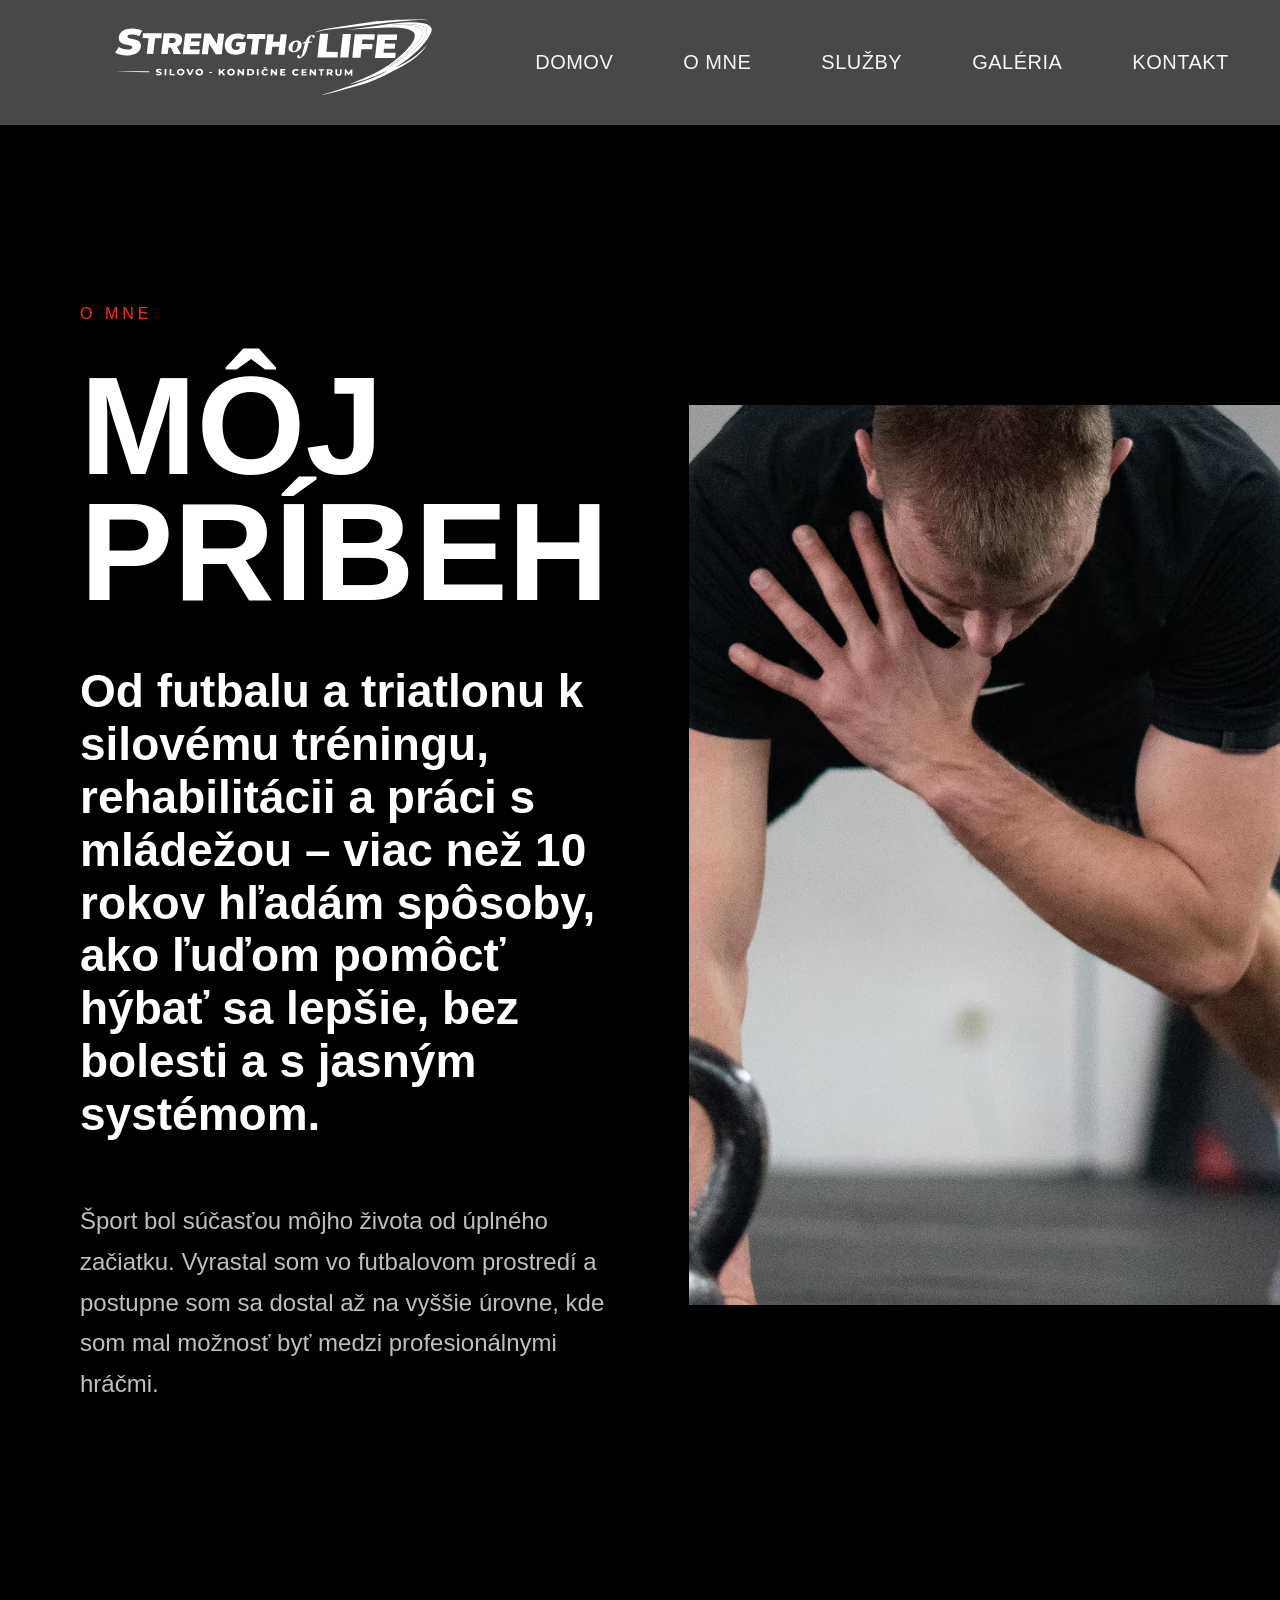
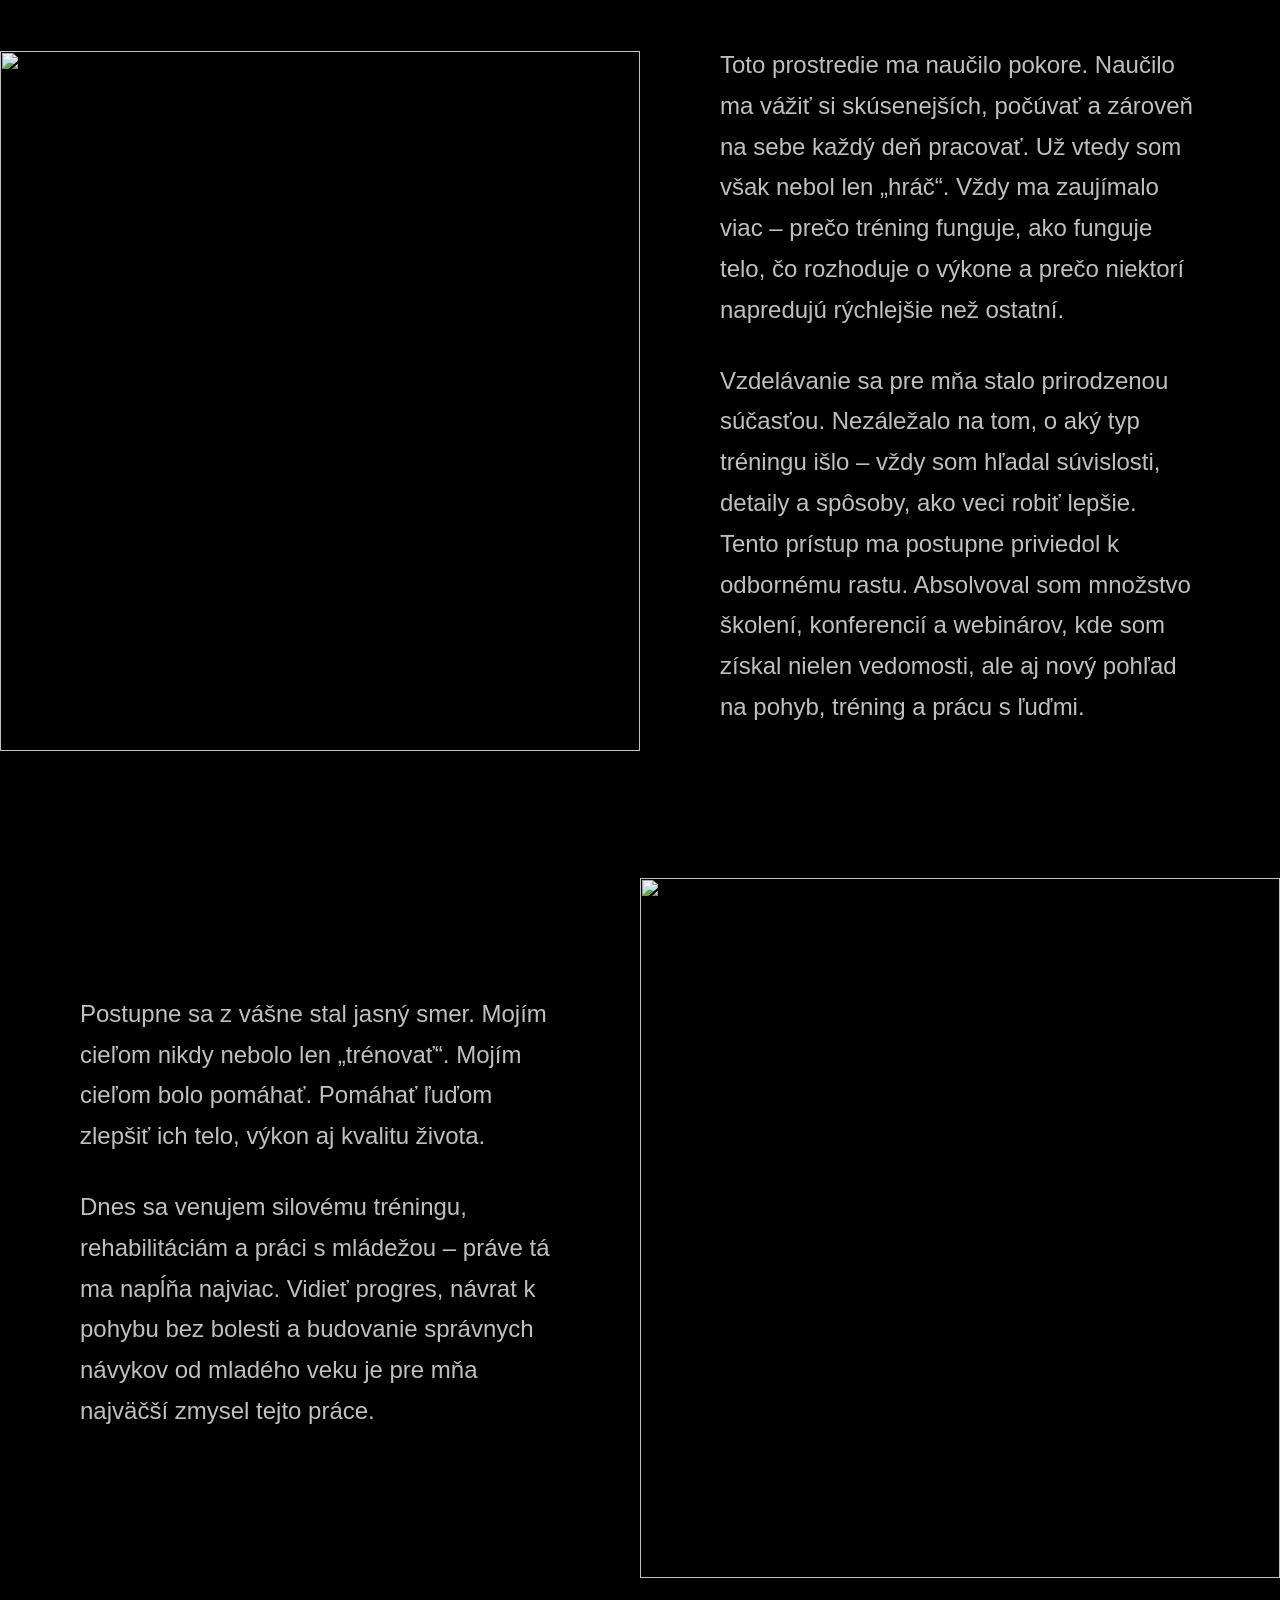
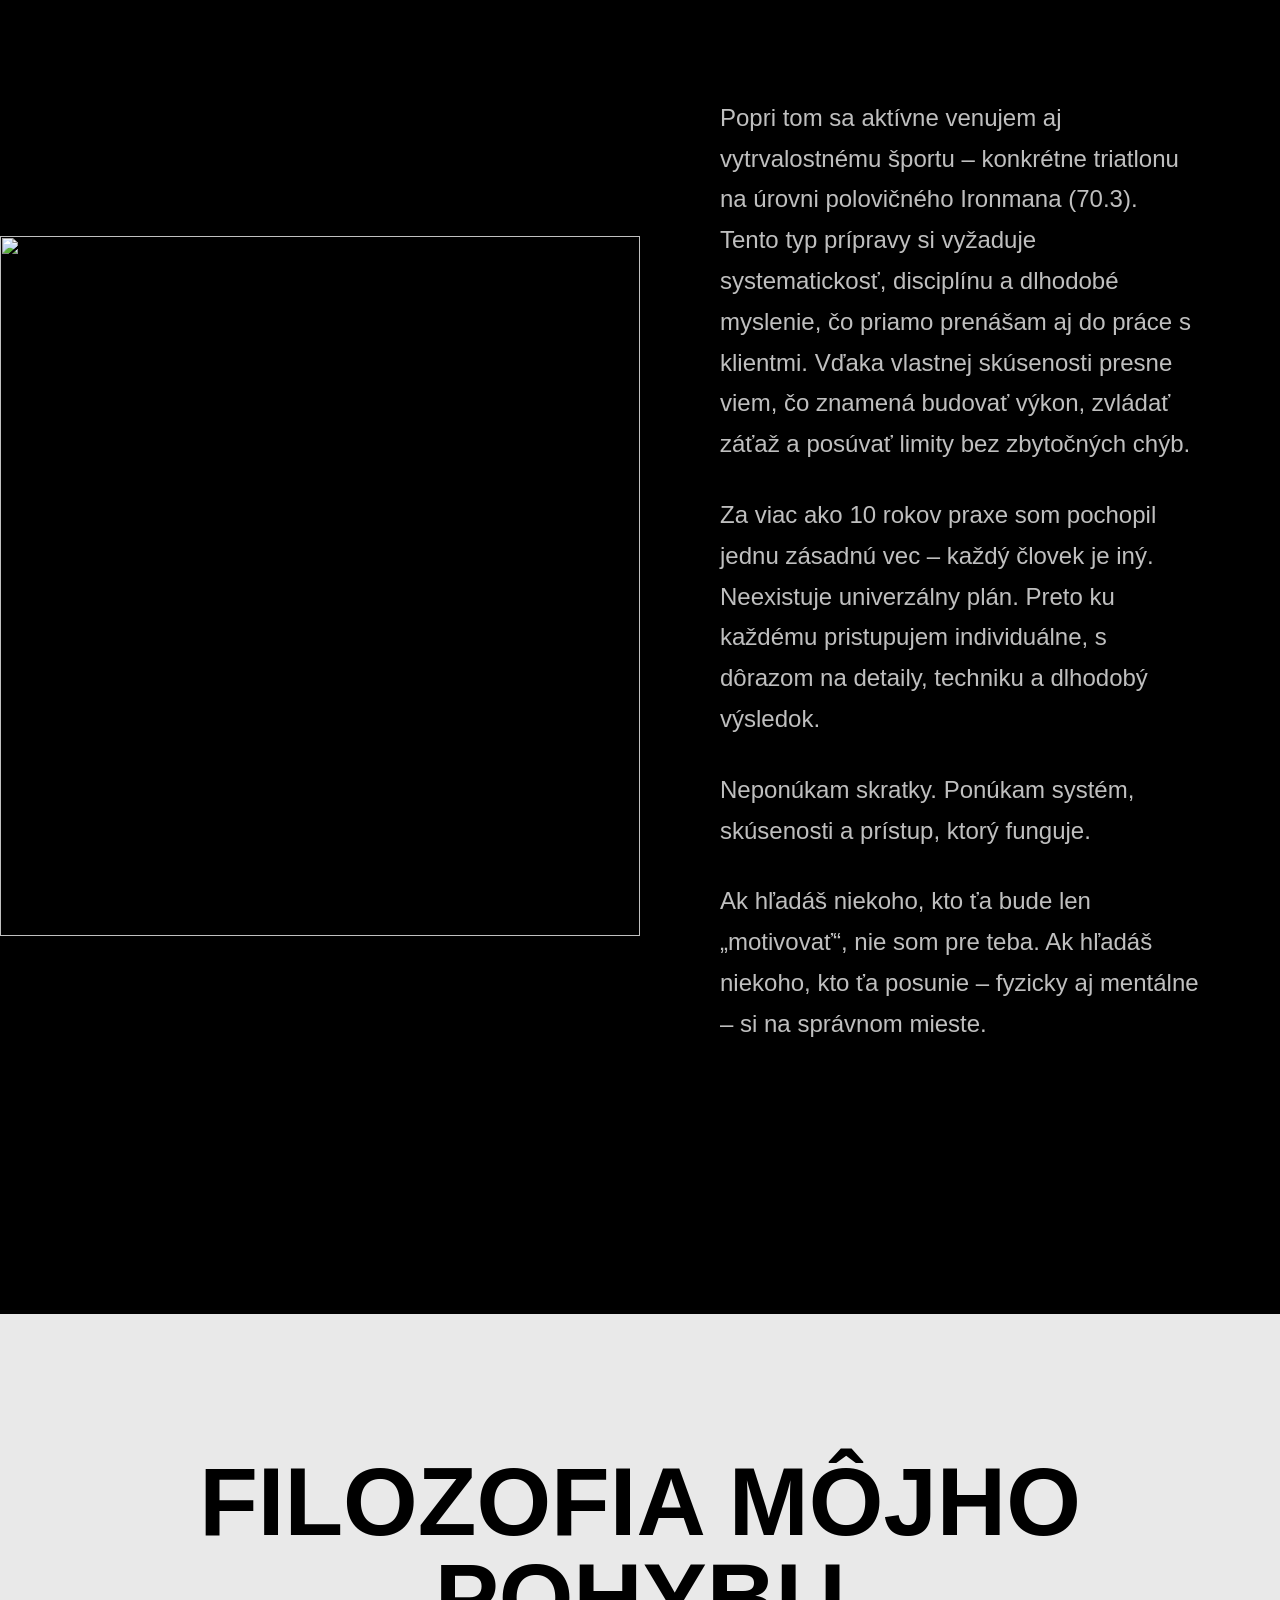
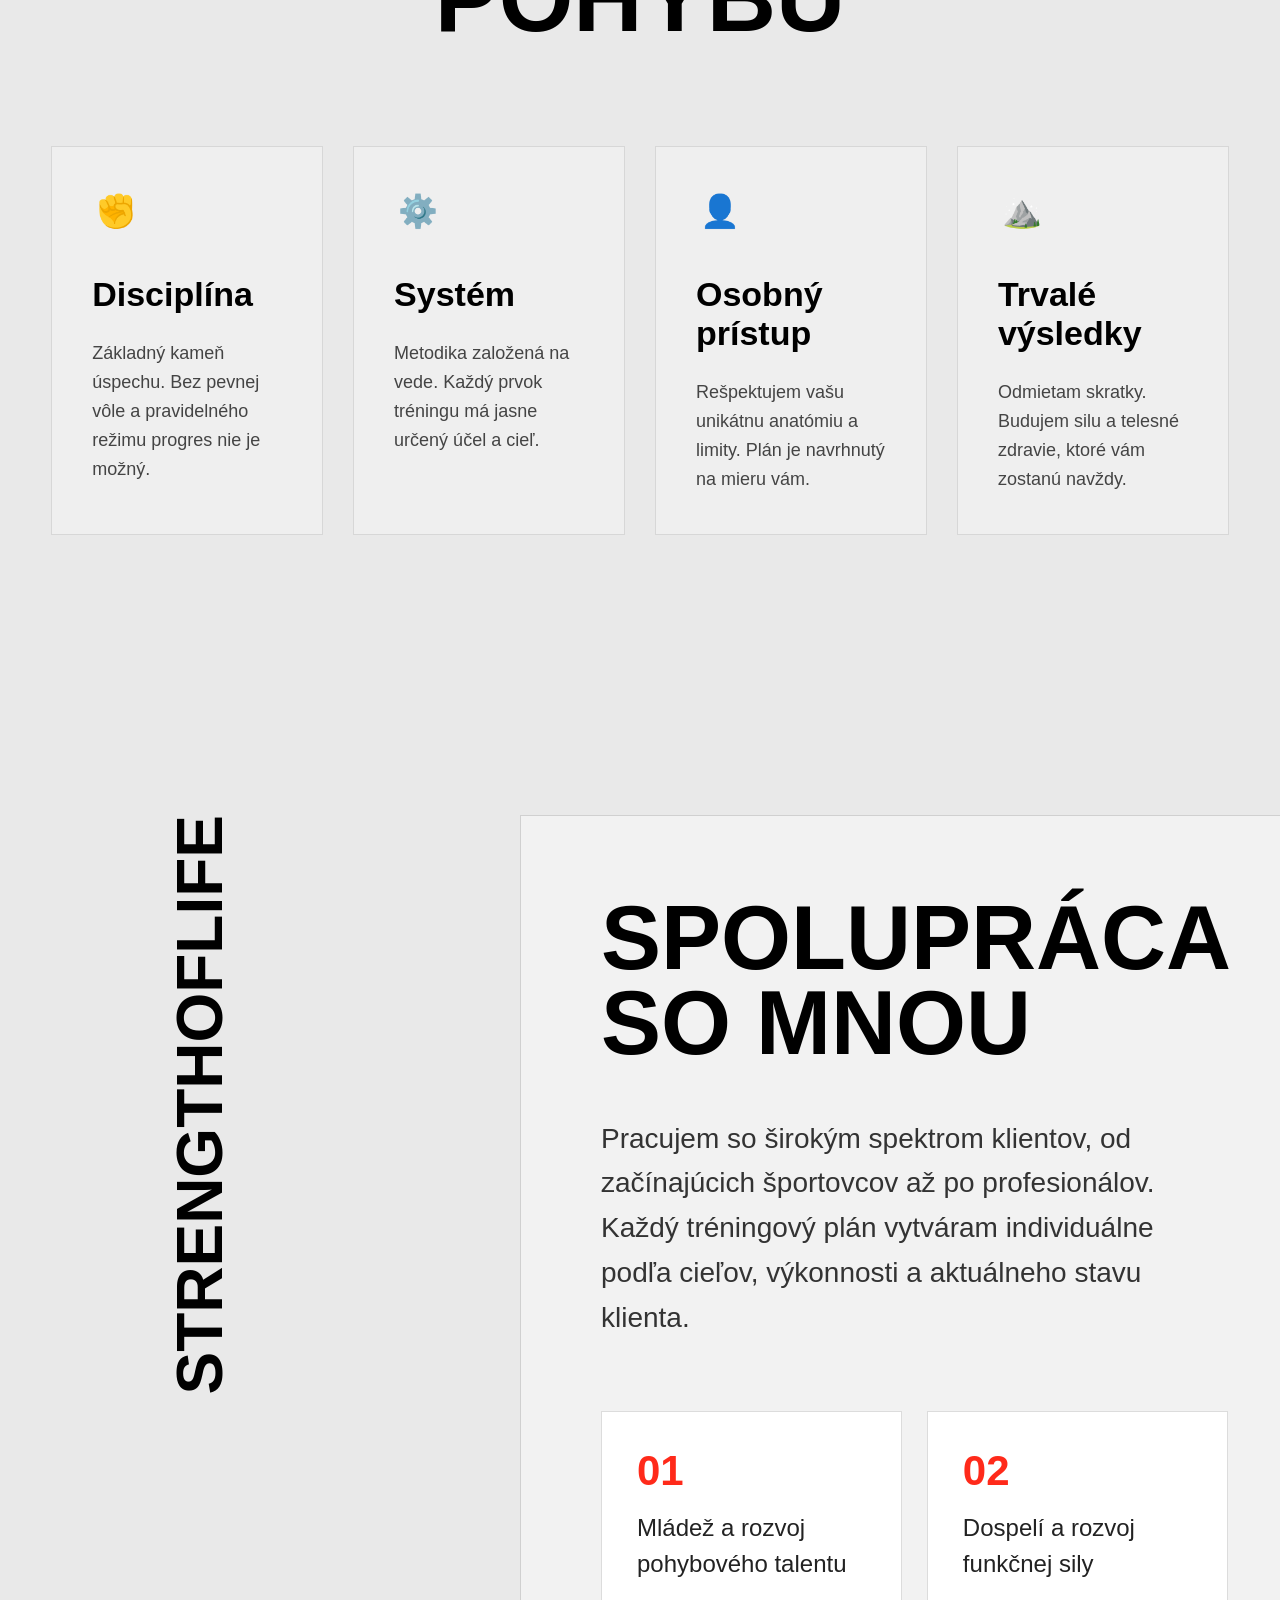
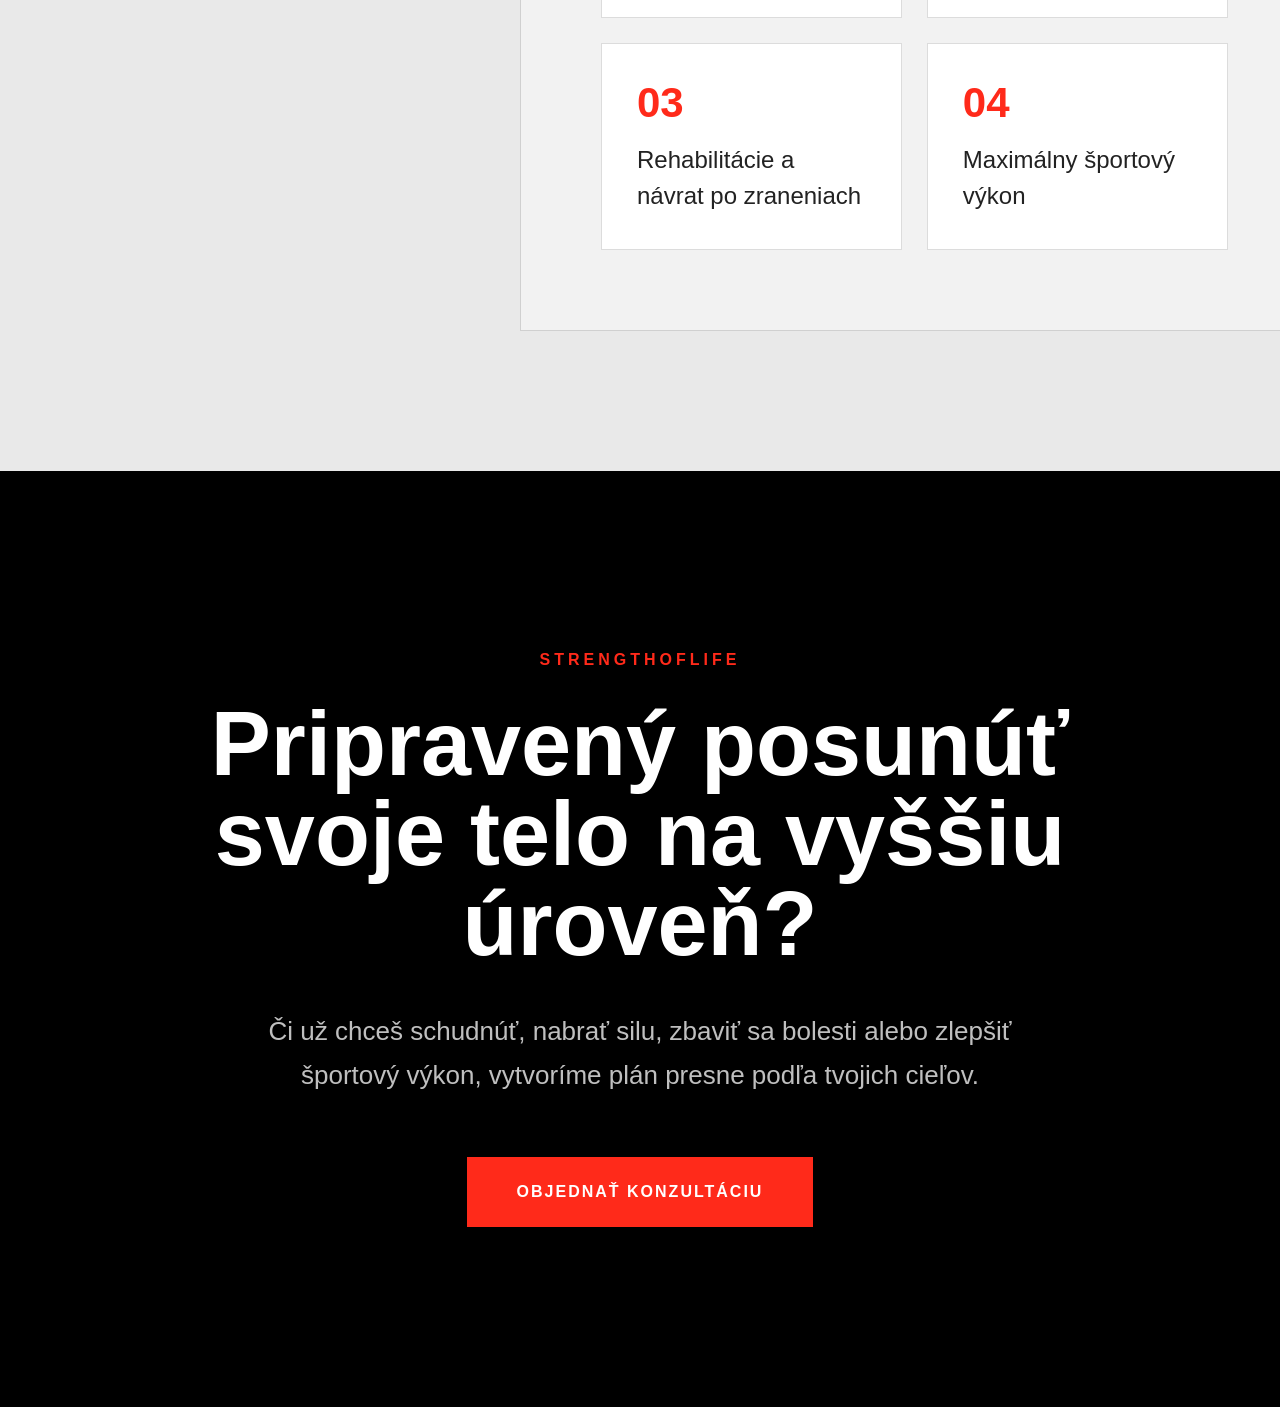
==== about.html @ abf59d04 "Add services page, about page redesign and contact page" ====
<!DOCTYPE html>
<html lang="sk">

<head>
    <meta charset="UTF-8">
    <meta name="viewport" content="width=device-width, initial-scale=1.0">

    <title>O mne | StrengthofLife</title>

    <link rel="stylesheet" href="css/base.css">
    <link rel="stylesheet" href="css/header.css">
    <link rel="stylesheet" href="css/hero.css">
    <link rel="stylesheet" href="css/responsive.css">
    <link rel="stylesheet" href="css/about.css">
</head>

<body>

<header class="header">

    <div class="container">

        <a href="index.html" class="logo">
            <img src="images/logo.svg" alt="StrengthofLife">
        </a>

        <nav class="nav">
            <ul>
                <li><a href="index.html">DOMOV</a></li>
                <li><a href="about.html">O MNE</a></li>
                
                <li><a href="services.html">SLUŽBY</a></li>
                <li><a href="gallery.html">GALÉRIA</a></li>
                <li><a href="index.html#contact">KONTAKT</a></li>
            </ul>
        </nav>

    </div>

</header>

<section class="about-hero">

    <div class="about-hero-content">

        <div class="about-left">

            <span class="about-label">O MNE</span>

            <h1>MÔJ PRÍBEH</h1>

            <h2>
                Od futbalu a triatlonu k silovému tréningu,
                rehabilitácii a práci s mládežou – viac než
                10 rokov hľadám spôsoby, ako ľuďom pomôcť
                hýbať sa lepšie, bez bolesti a s jasným systémom.
            </h2>

            <p>
                Šport bol súčasťou môjho života od úplného začiatku.
                Vyrastal som vo futbalovom prostredí a postupne som
                sa dostal až na vyššie úrovne, kde som mal možnosť
                byť medzi profesionálnymi hráčmi.
            </p>

        </div>

        <div class="about-right">
            <img src="images/hero.avif" alt="">
        </div>

    </div>

</section>

<section class="about-story">

    <div class="story-row">

        <div class="story-image">
            <img src="images/about1.jpg" alt="">
        </div>

        <div class="story-text">

            <p>
                Toto prostredie ma naučilo pokore. Naučilo ma vážiť si skúsenejších,
                počúvať a zároveň na sebe každý deň pracovať. Už vtedy som však nebol len
                „hráč“. Vždy ma zaujímalo viac – prečo tréning funguje, ako funguje telo,
                čo rozhoduje o výkone a prečo niektorí napredujú rýchlejšie než ostatní.
            </p>

            <p>
                Vzdelávanie sa pre mňa stalo prirodzenou súčasťou. Nezáležalo na tom,
                o aký typ tréningu išlo – vždy som hľadal súvislosti, detaily a spôsoby,
                ako veci robiť lepšie. Tento prístup ma postupne priviedol k odbornému rastu.
                Absolvoval som množstvo školení, konferencií a webinárov, kde som získal
                nielen vedomosti, ale aj nový pohľad na pohyb, tréning a prácu s ľuďmi.
            </p>

        </div>

    </div>

    <div class="story-row reverse">

        <div class="story-image">
            <img src="images/about2.jpg" alt="">
        </div>

        <div class="story-text">

            <p>
                Postupne sa z vášne stal jasný smer. Mojím cieľom nikdy nebolo len
                „trénovať“. Mojím cieľom bolo pomáhať. Pomáhať ľuďom zlepšiť ich telo,
                výkon aj kvalitu života.
            </p>

            <p>
                Dnes sa venujem silovému tréningu, rehabilitáciám a práci s mládežou –
                práve tá ma napĺňa najviac. Vidieť progres, návrat k pohybu bez bolesti
                a budovanie správnych návykov od mladého veku je pre mňa najväčší zmysel
                tejto práce.
            </p>

        </div>

    </div>

    <div class="story-row">

        <div class="story-image">
            <img src="images/about3.jpg" alt="">
        </div>

        <div class="story-text">

            <p>
                Popri tom sa aktívne venujem aj vytrvalostnému športu – konkrétne triatlonu
                na úrovni polovičného Ironmana (70.3). Tento typ prípravy si vyžaduje
                systematickosť, disciplínu a dlhodobé myslenie, čo priamo prenášam aj do práce
                s klientmi. Vďaka vlastnej skúsenosti presne viem, čo znamená budovať výkon,
                zvládať záťaž a posúvať limity bez zbytočných chýb.
            </p>

            <p>
                Za viac ako 10 rokov praxe som pochopil jednu zásadnú vec – každý človek je iný.
                Neexistuje univerzálny plán. Preto ku každému pristupujem individuálne,
                s dôrazom na detaily, techniku a dlhodobý výsledok.
            </p>

            <p>
                Neponúkam skratky. Ponúkam systém, skúsenosti a prístup, ktorý funguje.
            </p>

            <p>
                Ak hľadáš niekoho, kto ťa bude len „motivovať“, nie som pre teba.
                Ak hľadáš niekoho, kto ťa posunie – fyzicky aj mentálne –
                si na správnom mieste.
            </p>

        </div>

    </div>

</section>

<section class="philosophy">

    <div class="container">

        <h2>FILOZOFIA MÔJHO POHYBU</h2>

        <div class="philosophy-grid">

            <div class="philosophy-card">
                <div class="icon">✊</div>

                <h3>Disciplína</h3>

                <p>
                    Základný kameň úspechu. Bez pevnej vôle a pravidelného režimu progres nie je možný.
                </p>
            </div>

            <div class="philosophy-card">
                <div class="icon">⚙️</div>

                <h3>Systém</h3>

                <p>
                    Metodika založená na vede. Každý prvok tréningu má jasne určený účel a cieľ.
                </p>
            </div>

            <div class="philosophy-card">
                <div class="icon">👤</div>

                <h3>Osobný prístup</h3>

                <p>
                    Rešpektujem vašu unikátnu anatómiu a limity. Plán je navrhnutý na mieru vám.
                </p>
            </div>

            <div class="philosophy-card">
                <div class="icon">⛰️</div>

                <h3>Trvalé výsledky</h3>

                <p>
                    Odmietam skratky. Budujem silu a telesné zdravie, ktoré vám zostanú navždy.
                </p>
            </div>

        </div>

    </div>

</section>

<section class="collab">

    <div class="collab-content">

        <div class="collab-left">
            <span>STRENGTHOFLIFE</span>
        </div>

        <div class="collab-right">

            <h2>SPOLUPRÁCA SO MNOU</h2>

            <p>
                Pracujem so širokým spektrom klientov, od začínajúcich športovcov až po profesionálov.
                Každý tréningový plán vytváram individuálne podľa cieľov, výkonnosti a aktuálneho stavu klienta.
            </p>

            <div class="collab-grid">

                <div class="collab-item">
                    <h3>01</h3>
                    <p>Mládež a rozvoj pohybového talentu</p>
                </div>

                <div class="collab-item">
                    <h3>02</h3>
                    <p>Dospelí a rozvoj funkčnej sily</p>
                </div>

                <div class="collab-item">
                    <h3>03</h3>
                    <p>Rehabilitácie a návrat po zraneniach</p>
                </div>

                <div class="collab-item">
                    <h3>04</h3>
                    <p>Maximálny športový výkon</p>
                </div>

            </div>

        </div>

    </div>

</section>
<section class="about-cta">

    <div class="about-cta-content">

        <span>STRENGTHOFLIFE</span>

        <h2>
            Pripravený posunúť svoje telo
            na vyššiu úroveň?
        </h2>

        <p>
            Či už chceš schudnúť, nabrať silu, zbaviť sa bolesti
            alebo zlepšiť športový výkon, vytvoríme plán presne
            podľa tvojich cieľov.
        </p>

        <a href="index.html#contact" class="cta-btn">
            OBJEDNAŤ KONZULTÁCIU
        </a>

    </div>

</section>

</body>
</html>
---- css/base.css ----
*{
    margin:0;
    padding:0;
    box-sizing:border-box;
}

html{
    scroll-behavior:smooth;
}

body{
    font-family:Arial, Helvetica, sans-serif;
    background:#4b4b4b;
}

.container{
    width:92%;
    max-width:1500px;
    margin:0 auto;
}

img{
    max-width:100%;
    display:block;
}

a{
    text-decoration:none;
}
---- css/header.css ----
header{
    height:125px;
    background:#4a4747;
}

header .container{
    height:100%;

    display:flex;
    justify-content:space-between;
    align-items:center;
}

.logo img{
    width:330px;
}

nav ul{
    display:flex;
    align-items:center;
    gap:70px;

    list-style:none;
}

nav a{
    color:#f5f5f5;

    text-decoration:none;

    font-size:20px;
    font-weight:300;

    letter-spacing:.5px;

    transition:.25s;
}

nav a:hover{
    opacity:.7;
}

nav a.active{
    text-decoration:underline;
    text-underline-offset:8px;
}

@media(max-width:992px){

    .logo img{
        width:260px;
    }

    nav ul{
        gap:40px;
    }

}

@media(max-width:768px){

    header{
        height:auto;
        padding:25px 0;
    }

    header .container{
        flex-direction:column;
        gap:25px;
    }

    nav ul{
        gap:20px;
        flex-wrap:wrap;
        justify-content:center;
    }

}
---- css/hero.css ----
.hero{
    position:relative;
    height:830px;

    background-image:
    linear-gradient(
        rgba(0,0,0,.38),
        rgba(0,0,0,.38)
    ),
    url("../images/hero.avif");

    background-size:cover;
    background-position:center 25%;
    background-repeat:no-repeat;

    display:flex;
    align-items:center;
}

.hero .container{
    width:100%;
}

.hero-content{
    text-align:center;
    margin:0 auto;
    max-width:1400px;
    color:#fff;
}

.hero-top{
    display:none;
}

.hero-small{
    font-size:16px;
    letter-spacing:6px;
    text-transform:uppercase;
    color:#f2f2f2;

    margin-bottom:35px;
}

.hero h1{
    font-size:120px;
    line-height:0.95;
    font-weight:900;
}

.hero-text{
    font-size:28px;
    max-width:1100px;
    margin:0 auto 60px;
}

.hero-button{
    background:#ff2d1f;
    color:#fff;
}

.hero-button:hover{
    background:#ececec;
}

@media(max-width:1200px){

    .hero h1{
        font-size:72px;
    }

    .hero-text{
        width:100%;
    }

}

@media(max-width:768px){

    .hero-content{
        margin-left:30px;
        margin-right:30px;
    }

    .hero h1{
        font-size:46px;
    }

    .hero-small{
        font-size:13px;
        letter-spacing:3px;
    }

    .hero-text{
        font-size:16px;
    }

    .hero-button{
        width:100%;
        max-width:320px;
        height:80px;
    }

}
.hero-content{
    text-align:center;
    color:#fff;
}

.hero-top{
    font-size:18px;
    letter-spacing:2px;
    margin-bottom:40px;
}

.hero h1{
    font-size:140px;
    font-weight:900;
    line-height:1;
    margin-bottom:40px;
    color:#fff;
}

.hero h2{
    font-size:60px;
    font-weight:700;
    margin-bottom:50px;
    color:#fff;
}

.hero-text{
    max-width:1100px;
    margin:0 auto 70px;
    font-size:28px;
    line-height:1.5;
    color:#fff;
}

.hero-button{
    display:inline-flex;
    align-items:center;
    justify-content:center;

    width:370px;
    height:95px;

    background:#ff2a1a;
    color:white;

    border-radius:50px;

    font-size:22px;
    font-weight:700;

    text-decoration:none;
}
.hero-content{
    max-width:1400px;
    margin:0 auto;
    text-align:center;
    color:white;
}

.hero-subtitle{
    font-size:18px;
    font-weight:500;
    margin-bottom:18px;
}

.hero h1{
    font-size:135px;
    line-height:.95;
    font-weight:800;
    margin-bottom:25px;
}

.hero-description{
    max-width:1050px;
    margin:0 auto 70px;
    font-size:22px;
    line-height:1.5;
}

.hero-button{
    display:inline-flex;
    align-items:center;
    justify-content:center;

    width:370px;
    height:95px;

    background:#ff2a1a;
    color:white;

    border-radius:50px;

    font-size:22px;
    font-weight:700;

    text-decoration:none;
}
.logo img{
    width:420px;
}
.services{

    background:#4b4b4b;
    padding:120px 0 140px;

}

.services-label{

    display:block;

    color:#f2d8d8;

    font-size:22px;
    font-weight:700;
    letter-spacing:3px;

    margin-bottom:40px;

}

.services h2{

    color:white;

    font-size:110px;
    line-height:.95;
    font-weight:800;

    margin-bottom:90px;

}

.services-grid{

    display:grid;
    grid-template-columns:repeat(4,1fr);
    gap:30px;

}

.service-card{

    background:black;

    padding:45px 40px;

    min-height:570px;

    display:flex;
    flex-direction:column;

}

.service-number{

    color:#ff2a1a;

    font-size:72px;
    font-weight:800;

    margin-bottom:35px;

}

.service-card h3{

    color:white;

    font-size:34px;
    line-height:1.05;
    font-weight:800;

    margin-bottom:25px;

}

.service-card p{

    color:white;

    font-size:18px;
    line-height:1.6;

    margin-bottom:auto;

}

.service-btn{

    width:100%;

    background:white;
    color:black;

    text-decoration:none;

    text-align:center;

    padding:22px;

    font-size:28px;
    font-weight:800;

}

@media(max-width:1200px){

    .services-grid{
        grid-template-columns:repeat(2,1fr);
    }

}

@media(max-width:768px){

    .services h2{
        font-size:58px;
    }

    .services-grid{
        grid-template-columns:1fr;
    }

}
.services-title {
    font-size: clamp(4rem, 7vw, 8rem);
    line-height: 0.9;
    margin-bottom: 70px;
}

.services-grid {
    gap: 28px;
}

.service-card {
    min-height: 600px;
    padding: 42px;
}

.service-number {
    margin-bottom: 45px;
}

.service-btn {
    width: 100%;
    padding: 26px 0;
    margin-top: auto;
}
.testimonials-title {
    font-size: clamp(4rem, 7vw, 6rem);
    font-weight: 800;
    line-height: 0.95;
    color: #000;
    margin-bottom: 80px;
}
.testimonials {
    background: #e9e9e9;
    padding: 120px 70px;
}
.testimonials-grid {
    display: grid;
    grid-template-columns: repeat(3, 1fr);
    gap: 40px;
}
.testimonial-card {
    display: flex;
    flex-direction: column;
    min-height: 420px;
    padding: 60px;
}

.testimonial-text {
    font-size: 1.9rem;
    line-height: 1.35;
}

.testimonial-author {
    margin-top: 40px;
    font-size: 22px;
    font-weight: 400;
}
.cta-section {
    background: #000;
    padding: 140px 40px;
    text-align: center;
}

.cta-container {
    max-width: 1000px;
    margin: 0 auto;
}

.cta-section h2 {
    font-size: 96px;
    font-weight: 700;
    line-height: 1;
    color: #f3f3f3;
    margin-bottom: 40px;
}

.cta-section p {
    max-width: 850px;
    margin: 0 auto 70px;
    font-size: 30px;
    line-height: 1.5;
    color: #d8d8d8;
}

.cta-button {
    display: inline-flex;
    align-items: center;
    justify-content: center;

    width: 520px;
    height: 110px;

    background: #f3f3f3;
    color: #000;

    text-decoration: none;
    text-transform: uppercase;
    font-size: 28px;
    font-weight: 700;
    letter-spacing: 1px;

    transition: 0.3s ease;
}

.cta-button:hover {
    background: #ff2a1f;
    color: #fff;
}
.footer {
    background: #4a4a4a;
    padding: 120px 90px 60px;
}

.footer-top {
    display: flex;
    justify-content: space-between;
    align-items: flex-start;
    margin-bottom: 100px;
}

.footer-column h3 {
    color: #ff2b17;
    font-size: 2rem;
    margin-bottom: 30px;
    letter-spacing: 2px;
}

.footer-contact-btn,
.social-btn {
    display: block;
    width: fit-content;
    padding: 16px 28px;
    margin-bottom: 15px;
    background: #000;
    color: #fff;
    text-decoration: none;
    font-size: 1.1rem;
    transition: 0.3s;
}

.footer-contact-btn:hover,
.social-btn:hover {
    background: #ff2b17;
}

.footer-address {
    margin-top: 25px;
    color: #fff;
    font-size: 1.1rem;
    line-height: 1.6;
}

.footer-logo {
    text-align: center;
    font-size: clamp(3rem, 6vw, 6rem);
    font-weight: 800;
    color: #fff;
    margin-bottom: 80px;
}

.footer-bottom {
    display: flex;
    justify-content: space-between;
    align-items: center;
    border-top: 1px solid rgba(255,255,255,.2);
    padding-top: 30px;
}

.footer-bottom p,
.footer-links a {
    color: rgba(255,255,255,.7);
    text-decoration: none;
}

.footer-links {
    display: flex;
    gap: 40px;
}
.footer-contact-btn,
.social-btn {
    width: 320px;
    height: 72px;

    display: flex;
    align-items: center;
    justify-content: center;

    background: #000;
    color: #fff;
    text-decoration: none;
    font-size: 1.1rem;
    font-weight: 600;

    margin-bottom: 16px;
}
---- css/responsive.css ----
@media(max-width:992px){

    .hero h1{
        font-size:58px;
    }

    .hero-description{
        font-size:18px;
    }

}

@media(max-width:768px){

    .header{
        height:auto;
        padding:25px 0;
    }

    .header .container{
        flex-direction:column;
        gap:25px;
    }

    .nav ul{
        gap:20px;
        flex-wrap:wrap;
        justify-content:center;
    }

    .hero{
        min-height:85vh;
    }

    .hero-content{
        padding-bottom:60px;
    }

    .hero h1{
        font-size:42px;
    }

    .hero-button{
        width:100%;
        max-width:320px;
    }

}
---- css/about.css ----
.about-hero{
    background:#000;
    padding:180px 0 120px;
}

.about-hero-content{
    max-width:1600px;
    margin:0 auto;

    display:grid;
    grid-template-columns:1fr 1fr;
    align-items:center;
}

.about-left{
    padding:0 80px;
}

.about-label{
    display:inline-block;

    color:#ff2a1a;

    font-size:16px;
    letter-spacing:4px;
    text-transform:uppercase;

    margin-bottom:40px;
}

.about-left h1{
    color:#fff;

    font-size:140px;
    line-height:.9;
    font-weight:900;

    margin-bottom:50px;
}

.about-left h2{
    color:#fff;

    font-size:46px;
    line-height:1.15;
    font-weight:700;

    margin-bottom:60px;
}

.about-left p{
    color:rgba(255,255,255,.75);

    font-size:24px;
    line-height:1.7;

    max-width:850px;
}

.about-right{
    height:900px;
}

.about-right img{
    width:100%;
    height:100%;

    object-fit:cover;
}
@media(max-width:992px){

    .about-hero-content{
        grid-template-columns:1fr;
    }

    .about-left{
        padding:0 30px;
        margin-bottom:60px;
    }

    .about-left h1{
        font-size:72px;
    }

    .about-left h2{
        font-size:28px;
    }

    .about-left p{
        font-size:18px;
    }

    .about-right{
        height:500px;
    }

}
.about-story{
    background:#000;
    padding:120px 0;
}

.story-grid{
    max-width:1600px;
    margin:0 auto;

    display:grid;
    grid-template-columns:1fr 1fr;
    gap:100px;

    align-items:start;
}

.story-image img{
    width:100%;
    display:block;
}

.story-text{
    color:rgba(255,255,255,.8);
    font-size:24px;
    line-height:1.8;
}

.about-story{
    background:#000;
    padding:120px 0;
}



.story-text p{
    color:rgba(255,255,255,.75);
    font-size:24px;
    line-height:1.7;
    margin-bottom:60px;
}


@media(max-width:992px){

    .story-grid{
        grid-template-columns:1fr;
    }

    .story-text{
        padding:0 30px;
    }

    .story-text p{
        font-size:18px;
        margin-bottom:40px;
    }

}
.about-story{
    background:#000;
    padding:120px 0;
}

.story-row{
    max-width:1600px;
    margin:0 auto 120px;

    display:grid;
    grid-template-columns:1fr 1fr;
    align-items:center;
}

.story-row.reverse .story-image{
    order:2;
}

.story-row.reverse .story-text{
    order:1;
}

.story-text{
    padding:0 80px;
}

.story-text p{
    color:rgba(255,255,255,.75);
    font-size:24px;
    line-height:1.7;
    margin-bottom:30px;
}

.story-image{
    height:700px;
}

.story-image img{
    width:100%;
    height:100%;
    object-fit:cover;
}
.philosophy{
    background:#e9e9e9;
    padding:140px 0;
}

.philosophy .container{
    max-width:1600px;
    margin:0 auto;
}

.philosophy h2{
    text-align:center;

    font-size:96px;
    font-weight:900;
    line-height:1;

    color:#000;

    margin-bottom:100px;
}

.philosophy-grid{
    display:grid;
    grid-template-columns:repeat(4,1fr);
    gap:30px;
}

.philosophy-card{
    background:#efefef;
    border:1px solid #d7d7d7;

    padding:40px;

    min-height:330px;
}

.philosophy-card .icon{
    width:48px;
    height:48px;

    display:flex;
    align-items:center;
    justify-content:center;

    font-size:32px;

    margin-bottom:40px;
}

.philosophy-card h3{
    font-size:34px;
    font-weight:800;

    color:#000;

    margin-bottom:25px;
}

.philosophy-card p{
    font-size:18px;
    line-height:1.6;

    color:#444;
}

@media(max-width:1200px){

    .philosophy-grid{
        grid-template-columns:repeat(2,1fr);
    }

    .philosophy h2{
        font-size:60px;
    }

}

@media(max-width:768px){

    .philosophy-grid{
        grid-template-columns:1fr;
    }

    .philosophy h2{
        font-size:42px;
    }

}
.collab{
    background:#e9e9e9;
    padding:140px 0;
}

.collab-content{
    max-width:1600px;
    margin:0 auto;

    display:grid;
    grid-template-columns:400px 1fr;
    gap:120px;

    align-items:start;
}

.collab-left{
    display:flex;
    align-items:center;
    justify-content:center;

    min-height:500px;
}

.collab-left span{
    font-size:64px;
    font-weight:900;
    line-height:1;

    color:#000;

    writing-mode:vertical-rl;
    transform:rotate(180deg);
}

.collab-right{
    background:#f2f2f2;
    border:1px solid #d0d0d0;

    padding:80px;
}

.collab-right h2{
    font-size:90px;
    line-height:.95;
    font-weight:900;

    color:#000;

    margin-bottom:50px;
}

.collab-right > p{
    font-size:28px;
    line-height:1.6;

    color:#333;

    max-width:900px;

    margin-bottom:70px;
}

.collab-grid{
    display:grid;
    grid-template-columns:repeat(2,1fr);
    gap:25px;
}

.collab-item{
    background:#fff;
    border:1px solid #dcdcdc;

    padding:35px;
}

.collab-item h3{
    font-size:42px;
    font-weight:900;

    color:#ff2a1a;

    margin-bottom:15px;
}

.collab-item p{
    font-size:24px;
    line-height:1.5;

    color:#222;
}

@media(max-width:1200px){

    .collab-content{
        grid-template-columns:1fr;
        gap:60px;
    }

    .collab-left{
        min-height:auto;
    }

    .collab-left span{
        writing-mode:initial;
        transform:none;
        font-size:48px;
    }

    .collab-right h2{
        font-size:56px;
    }

    .collab-grid{
        grid-template-columns:1fr;
    }

}
.about-cta{
    background:#000;
    padding:180px 0;
    text-align:center;
}

.about-cta-content{
    max-width:1000px;
    margin:0 auto;
}

.about-cta span{
    display:block;

    color:#ff2a1a;

    font-size:16px;
    font-weight:700;
    letter-spacing:4px;

    margin-bottom:30px;
}

.about-cta h2{
    color:#fff;

    font-size:90px;
    line-height:1;

    font-weight:900;

    margin-bottom:40px;
}

.about-cta p{
    color:rgba(255,255,255,.75);

    font-size:26px;
    line-height:1.7;

    max-width:800px;
    margin:0 auto 60px;
}

.cta-btn{
    display:inline-flex;
    align-items:center;
    justify-content:center;

    height:70px;
    padding:0 50px;

    background:#ff2a1a;
    color:#fff;

    font-size:16px;
    font-weight:700;
    letter-spacing:2px;

    text-decoration:none;

    transition:.3s;
}

.cta-btn:hover{
    background:#fff;
    color:#000;
}

@media(max-width:992px){

    .about-cta{
        padding:120px 30px;
    }

    .about-cta h2{
        font-size:52px;
    }

    .about-cta p{
        font-size:20px;
    }

}
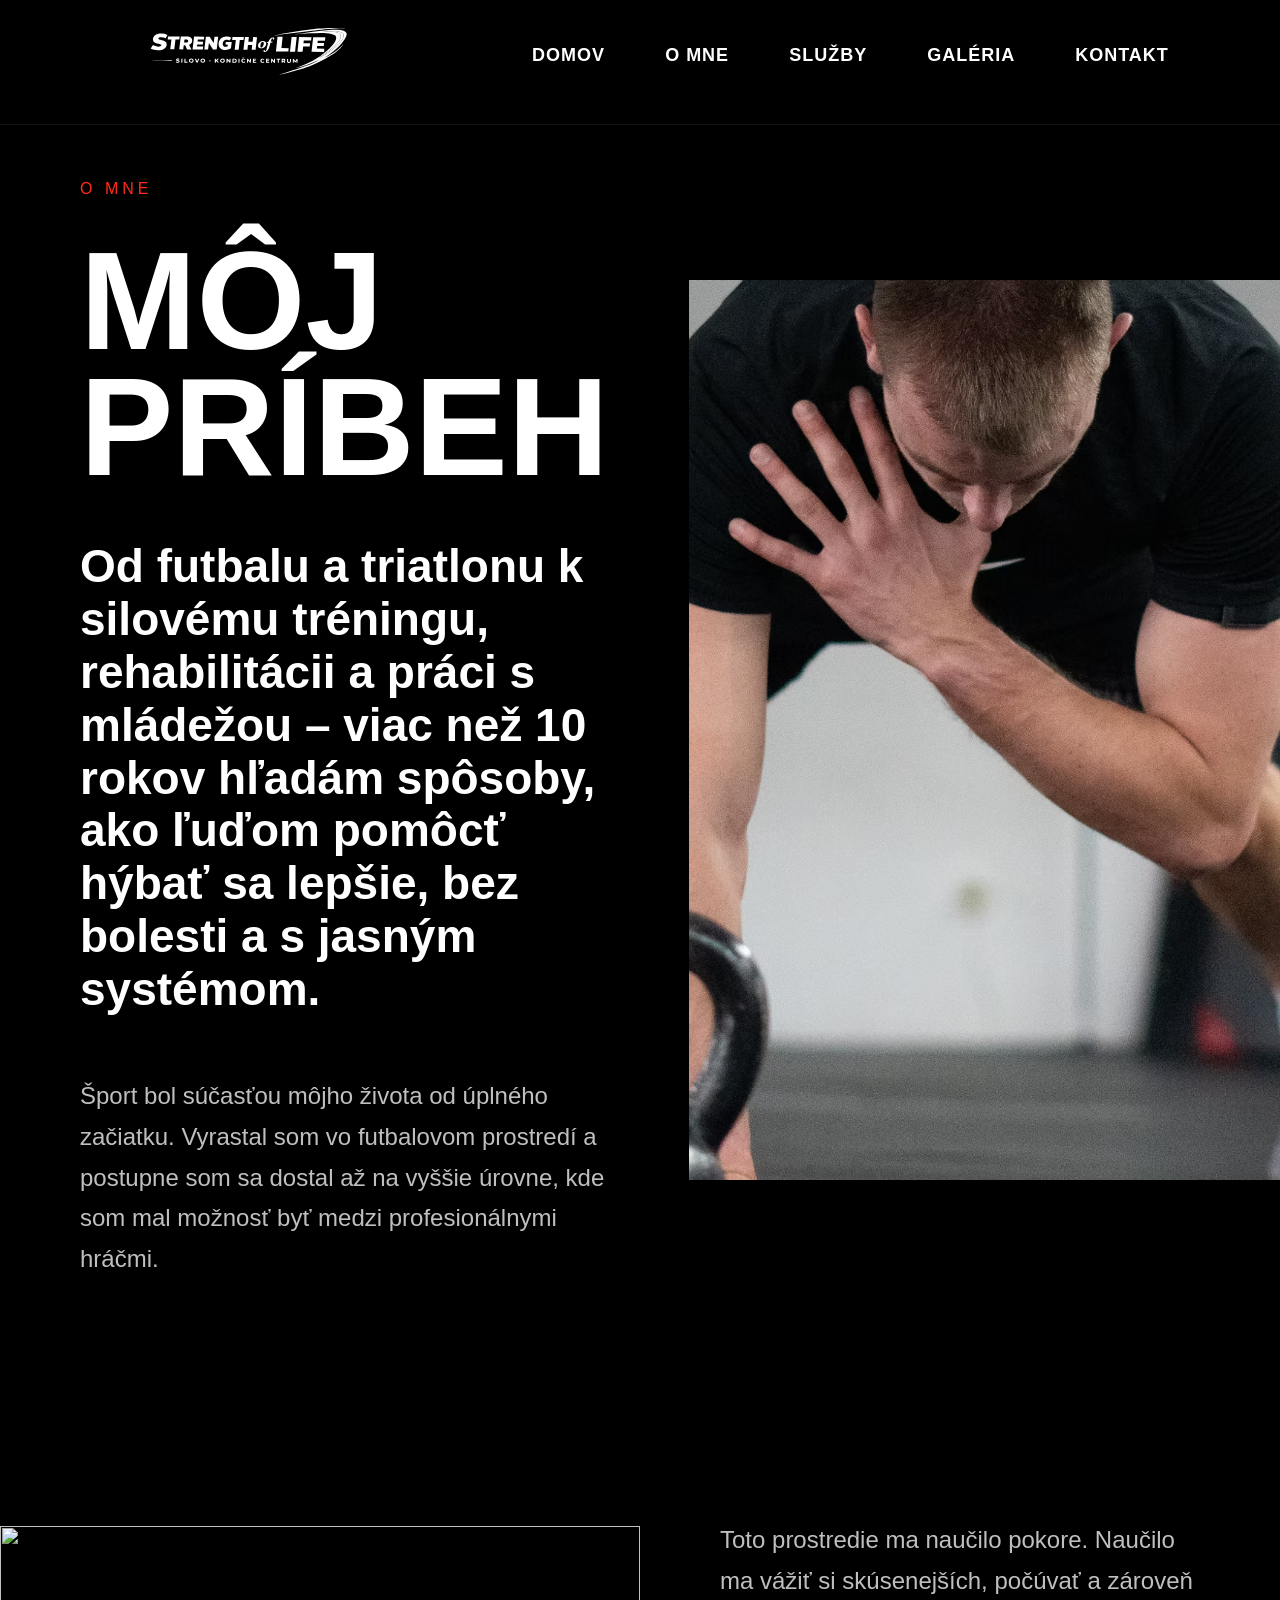
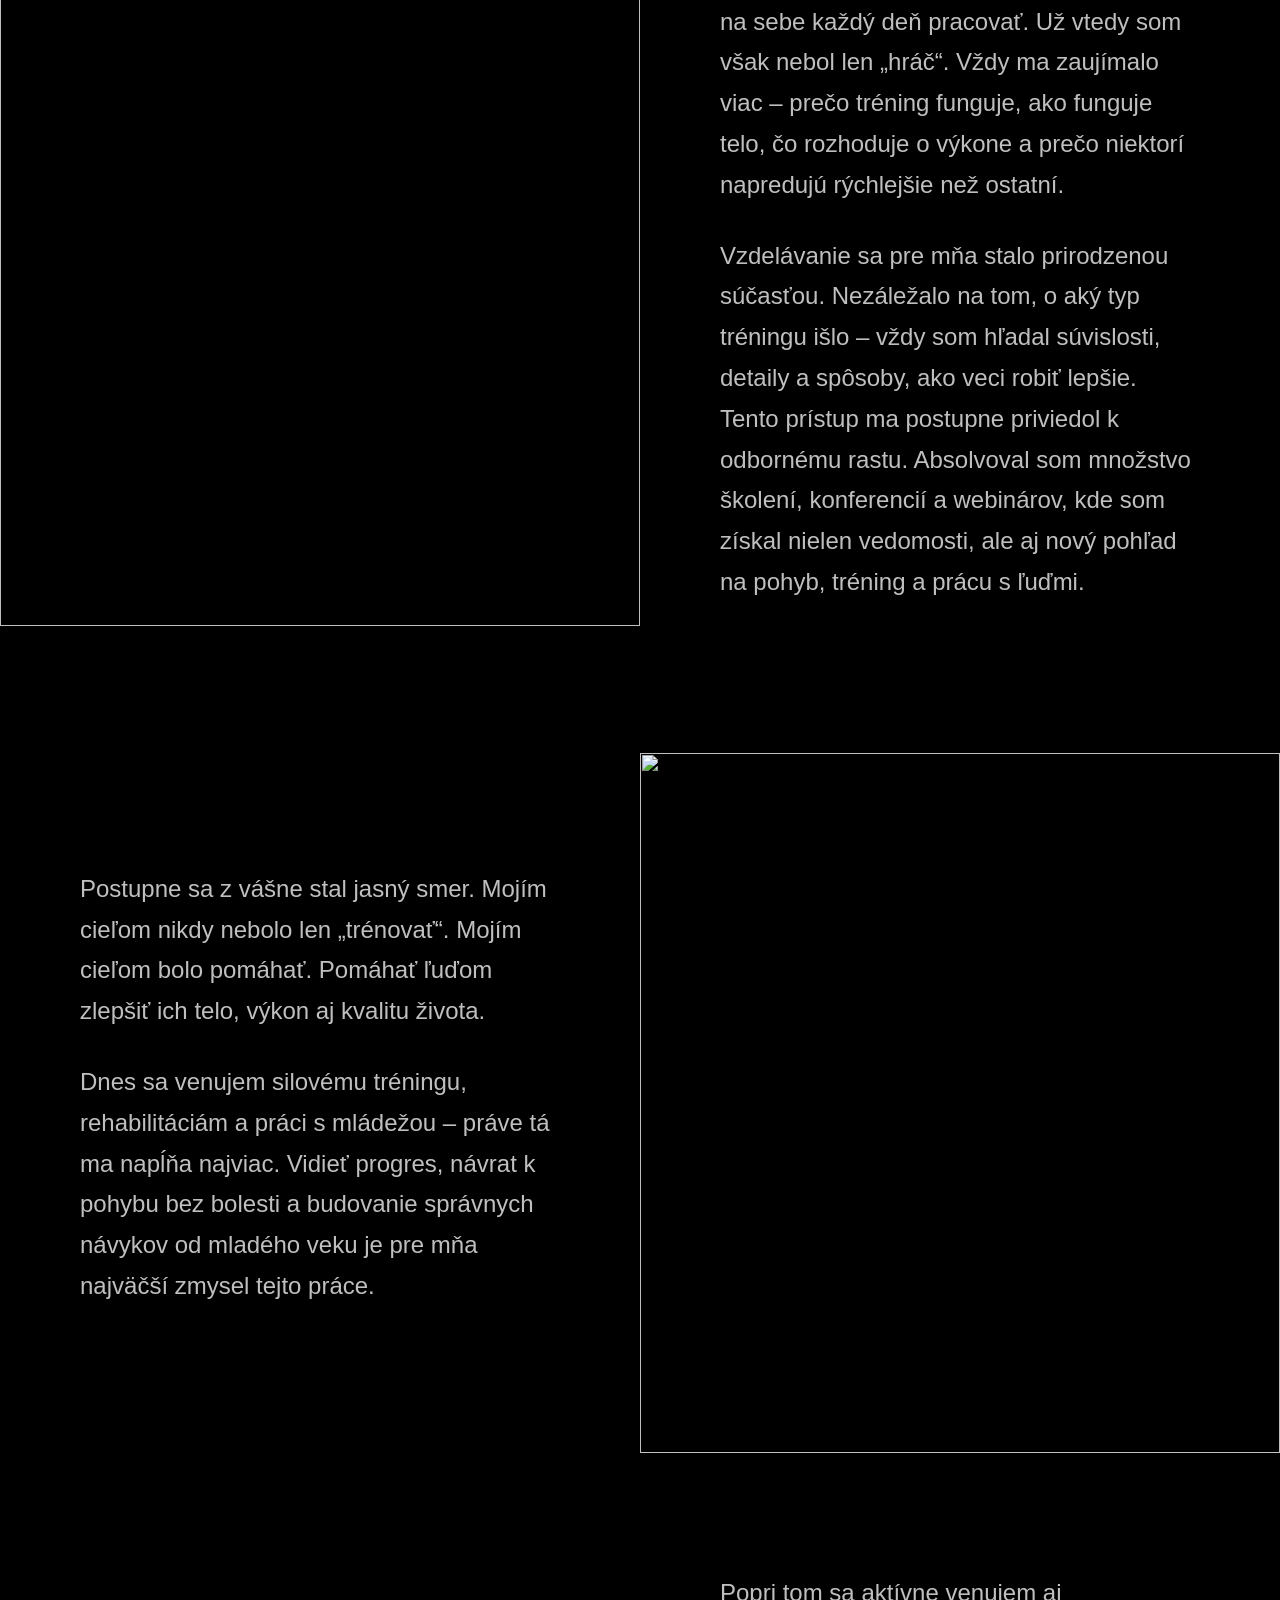
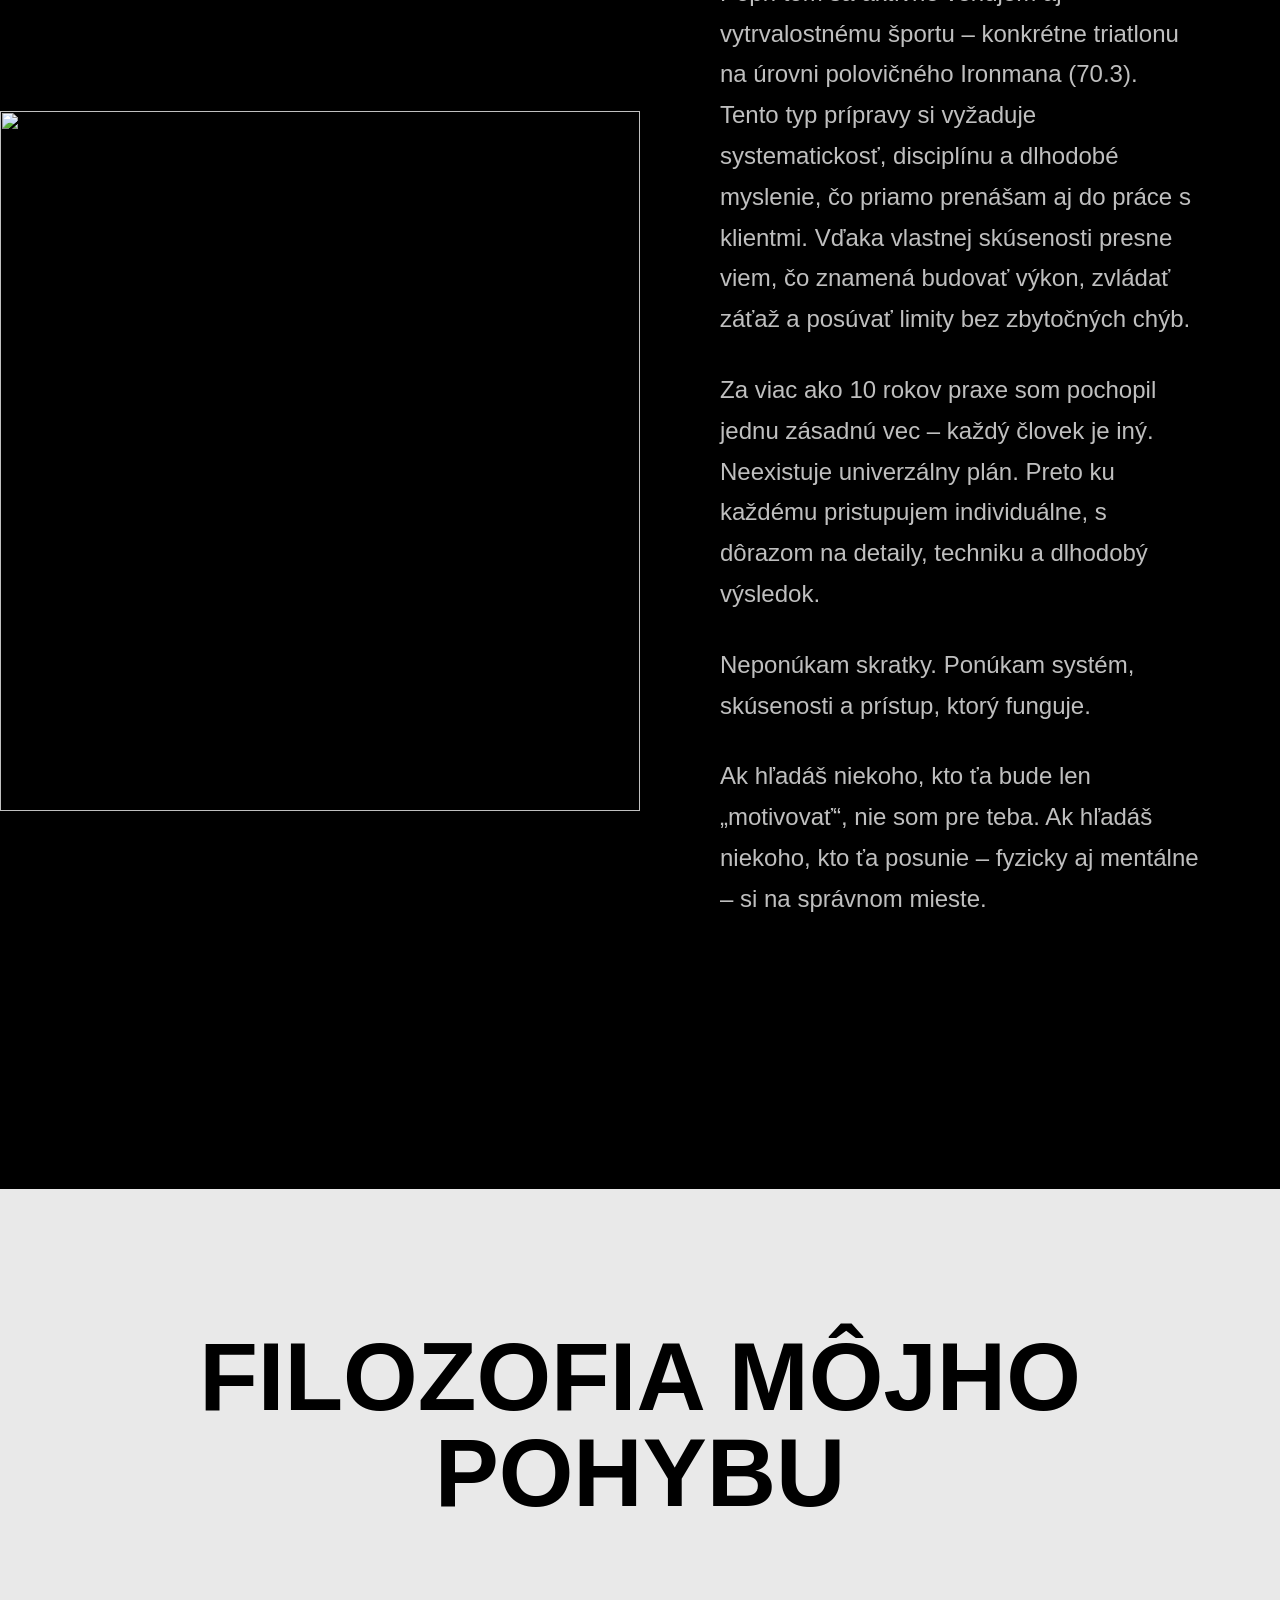
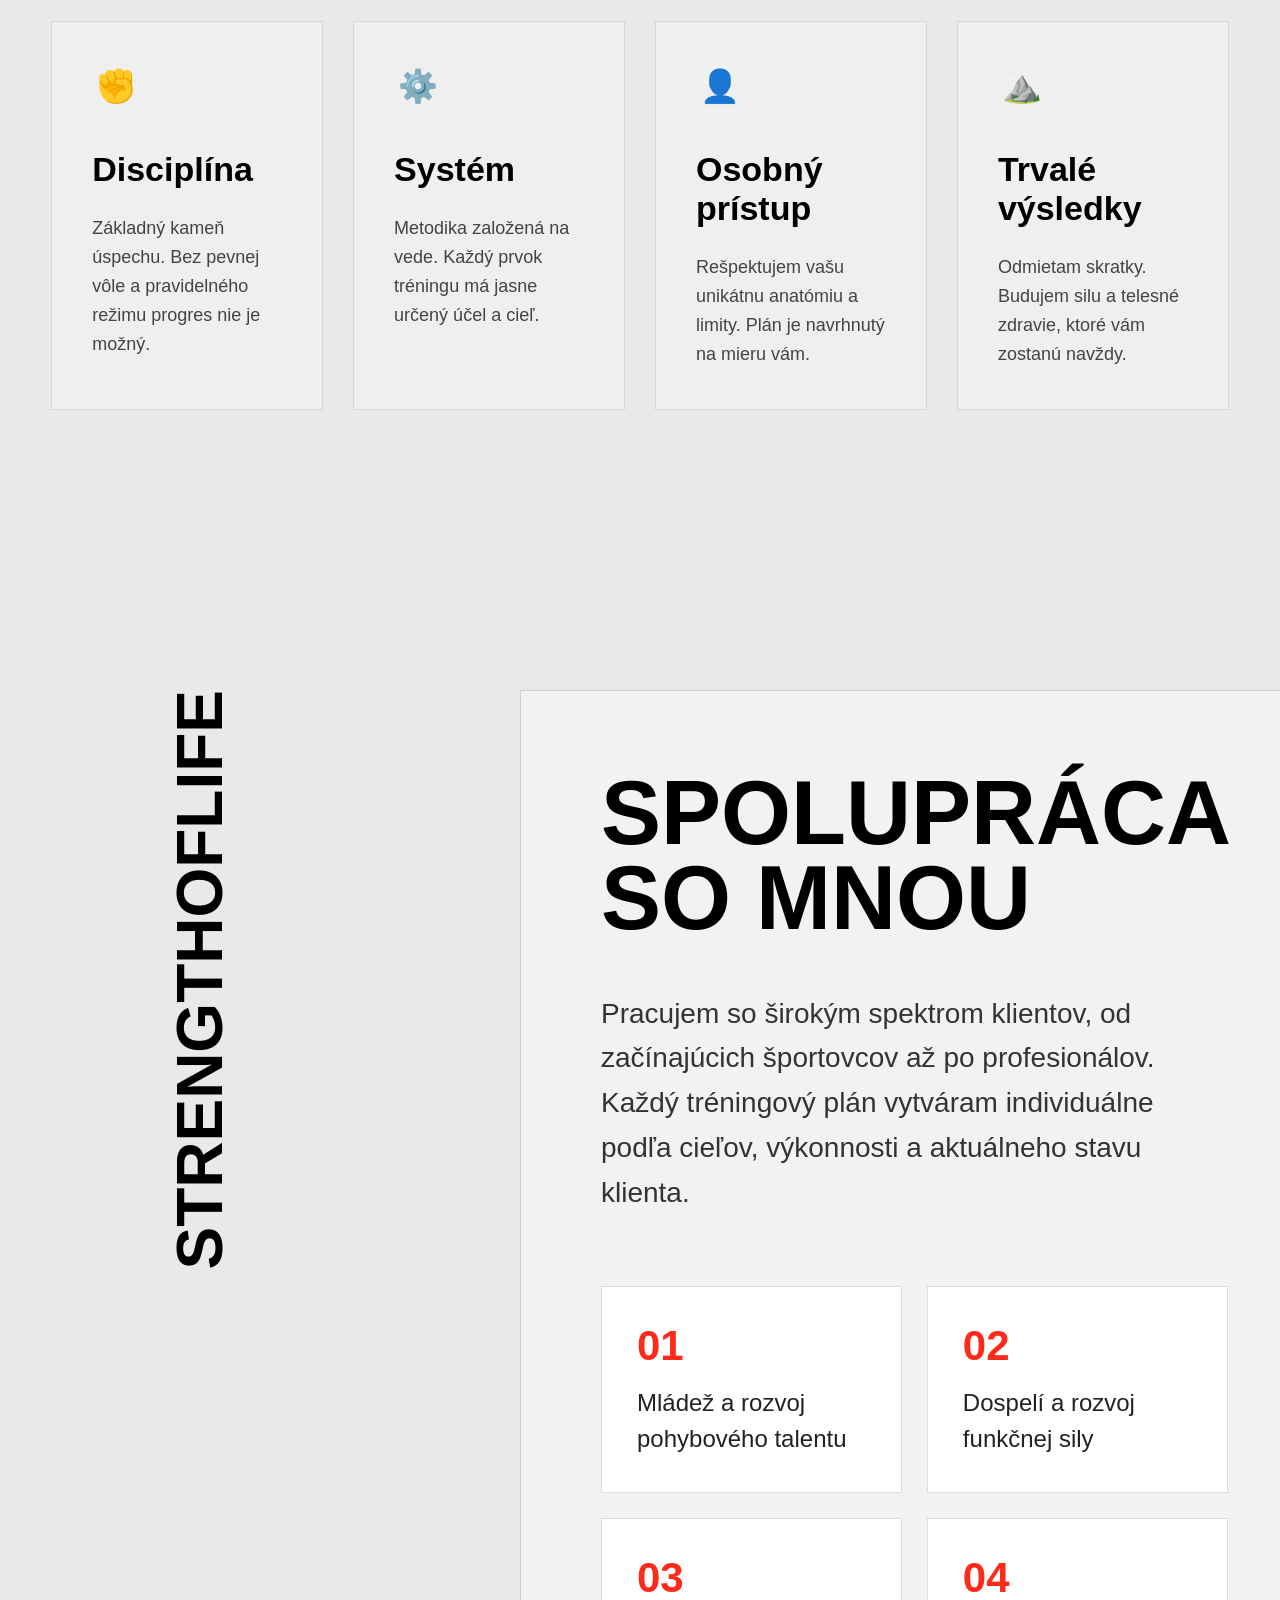
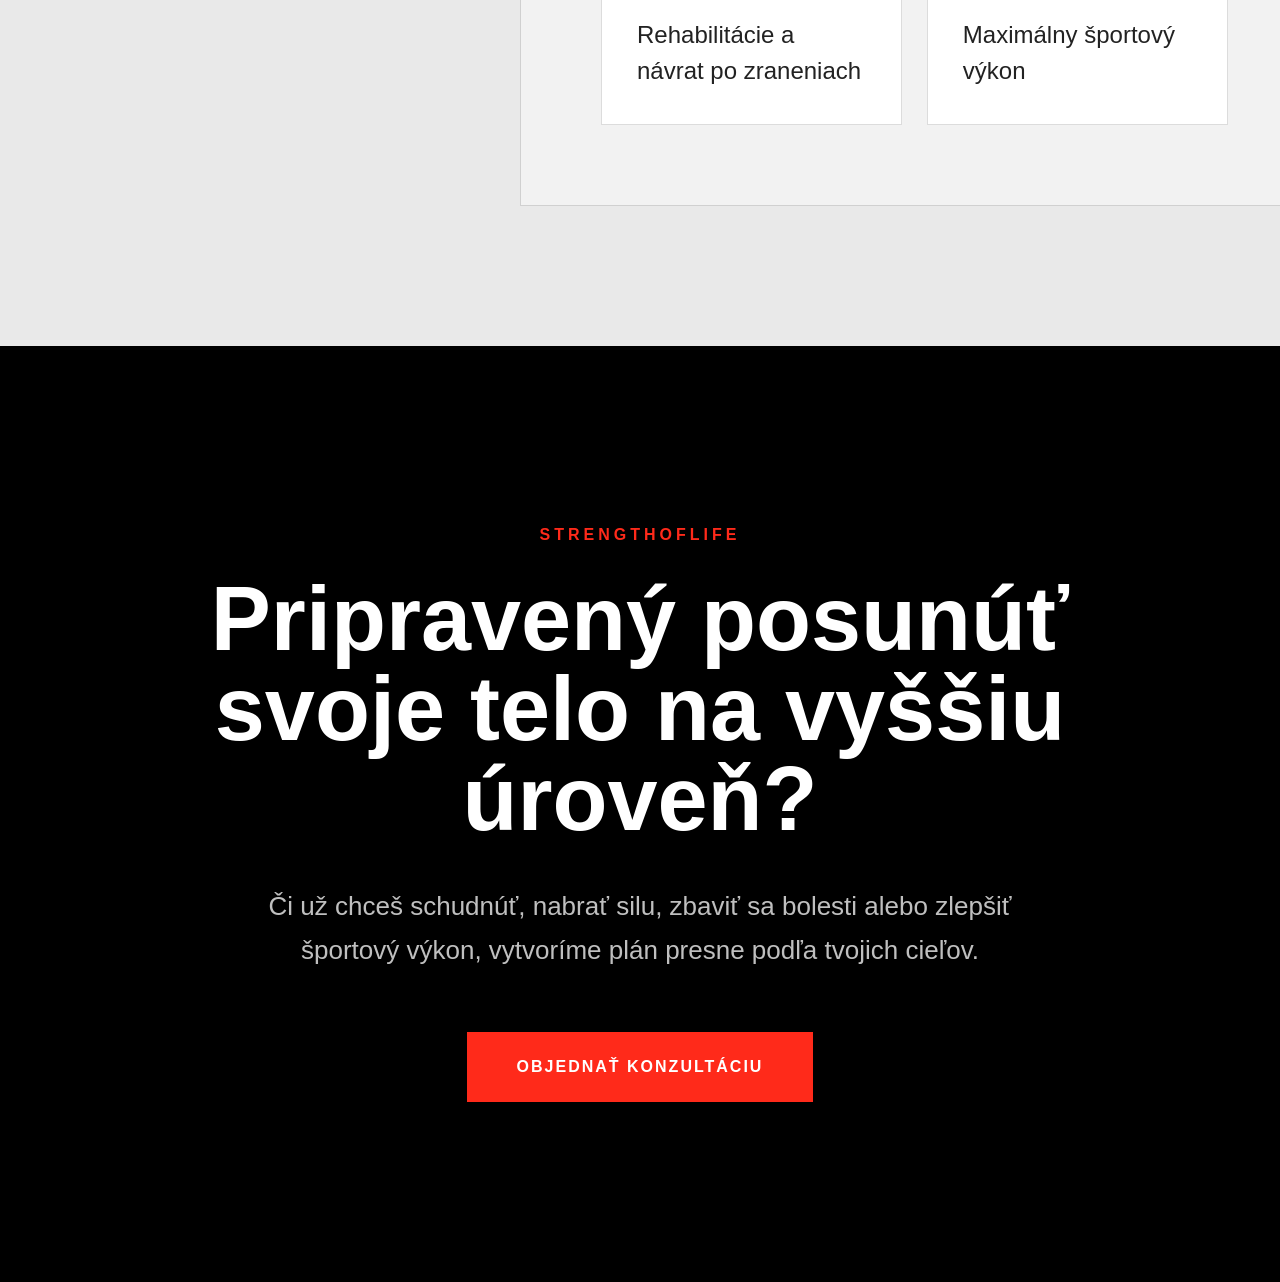
==== commit 56d8a459: "Fix contact page header styling" ====
--- a/about.html
+++ b/about.html
@@ -31,7 +31,7 @@
                 
                 <li><a href="services.html">SLUŽBY</a></li>
                 <li><a href="gallery.html">GALÉRIA</a></li>
-                <li><a href="index.html#contact">KONTAKT</a></li>
+                <li><a href="contact.html">KONTAKT</a></li>
             </ul>
         </nav>
 
--- a/css/base.css
+++ b/css/base.css
@@ -26,4 +26,19 @@
 
 a{
     text-decoration:none;
+}
+html,
+body{
+    overflow-x:hidden;
+    max-width:100%;
+}
+html,
+body{
+    overflow-x:hidden;
+}
+*{
+    max-width:100%;
+}
+section{
+    overflow:hidden;
 }
--- a/css/header.css
+++ b/css/header.css
@@ -1,6 +1,6 @@
 header{
     height:125px;
-    background:#4a4747;
+    background:#000;
 }
 
 header .container{
@@ -75,4 +75,26 @@
         justify-content:center;
     }
 
+}
+@media(max-width:768px){
+
+    header{
+        padding:20px 0;
+    }
+
+    .logo img{
+        width:220px;
+    }
+
+    nav ul{
+        display:flex;
+        flex-wrap:wrap;
+        justify-content:center;
+        gap:12px 20px;
+    }
+
+    nav a{
+        font-size:16px;
+    }
+
 }
--- a/css/hero.css
+++ b/css/hero.css
@@ -197,9 +197,6 @@
     font-weight:700;
 
     text-decoration:none;
-}
-.logo img{
-    width:420px;
 }
 .services{
 
@@ -521,3 +518,173 @@
 
     margin-bottom: 16px;
 }
+.footer{
+    background:#0a0a0a;
+    color:#fff;
+    padding:120px 80px 40px;
+}
+
+.footer-top{
+    max-width:1400px;
+    margin:0 auto;
+
+    display:grid;
+    grid-template-columns:2fr 1fr;
+    gap:120px;
+}
+
+.footer-label{
+    color:#ff2a1a;
+    font-size:14px;
+    letter-spacing:4px;
+    text-transform:uppercase;
+}
+
+.footer-cta h2{
+    font-size:72px;
+    line-height:1;
+    margin:20px 0 30px;
+}
+
+.footer-cta p{
+    font-size:24px;
+    line-height:1.7;
+    color:rgba(255,255,255,.75);
+
+    max-width:700px;
+}
+
+.footer-buttons{
+    display:flex;
+    gap:20px;
+    margin-top:50px;
+}
+
+.footer-btn{
+    padding:20px 40px;
+    border:1px solid rgba(255,255,255,.2);
+
+    color:#fff;
+    text-decoration:none;
+
+    transition:.3s;
+}
+
+.footer-btn:hover{
+    background:#fff;
+    color:#000;
+}
+
+.footer-btn.red{
+    background:#ff2a1a;
+    border:none;
+}
+
+.footer-btn.red:hover{
+    background:#ff412f;
+    color:#fff;
+}
+
+.footer-contact h3{
+    font-size:32px;
+    margin-bottom:30px;
+}
+
+.footer-contact a{
+    display:block;
+    color:#fff;
+    text-decoration:none;
+    margin-bottom:20px;
+    font-size:20px;
+}
+
+.footer-contact p{
+    color:rgba(255,255,255,.6);
+    line-height:1.8;
+    margin-top:30px;
+}
+
+.footer-bottom{
+    max-width:1400px;
+    margin:100px auto 0;
+    padding-top:30px;
+
+    border-top:1px solid rgba(255,255,255,.1);
+
+    color:rgba(255,255,255,.5);
+}
+@media (max-width: 1400px){
+
+    .hero h1{
+        font-size:90px !important;
+    }
+
+    .hero-description,
+    .hero-text{
+        font-size:20px !important;
+    }
+
+}
+
+@media (max-width: 1200px){
+
+    .hero h1{
+        font-size:70px !important;
+    }
+
+    .hero h2{
+        font-size:42px !important;
+    }
+
+    .hero-description,
+    .hero-text{
+        font-size:18px !important;
+    }
+
+}
+
+@media (max-width: 992px){
+
+    .hero{
+        height:auto;
+        padding:120px 0;
+    }
+
+    .hero h1{
+        font-size:54px !important;
+    }
+
+    .hero h2{
+        font-size:34px !important;
+    }
+
+    .hero-button{
+        width:320px;
+        height:80px;
+        font-size:18px;
+    }
+
+}
+
+@media (max-width: 768px){
+
+    .hero h1{
+        font-size:42px !important;
+        line-height:1.1;
+    }
+
+    .hero h2{
+        font-size:28px !important;
+    }
+
+    .hero-description,
+    .hero-text{
+        font-size:16px !important;
+    }
+
+    .hero-button{
+        width:100%;
+        max-width:320px;
+    }
+
+}
--- a/css/responsive.css
+++ b/css/responsive.css
@@ -45,4 +45,95 @@
         max-width:320px;
     }
 
+}
+@media (max-width: 1400px){
+
+.hero h1{
+    font-size: clamp(4rem, 9vw, 7rem);
+}
+
+.hero h2{
+    font-size: clamp(2rem, 4vw, 4rem);
+}
+
+}
+@media (max-width: 1200px){
+
+.nav ul{
+    gap:40px;
+}
+
+.hero h1{
+    font-size:5rem;
+}
+
+.hero h2{
+    font-size:3rem;
+}
+
+.hero p{
+    max-width:800px;
+}
+
+}
+@media (max-width: 992px){
+
+.header .container{
+    flex-direction:column;
+    gap:20px;
+}
+
+.nav ul{
+    flex-wrap:wrap;
+    justify-content:center;
+    gap:25px;
+}
+
+.hero h1{
+    font-size:4rem;
+}
+
+.hero h2{
+    font-size:2.5rem;
+}
+
+}
+@media (max-width: 768px){
+
+.hero{
+    padding:180px 20px 100px;
+}
+
+.hero h1{
+    font-size:3rem;
+}
+
+.hero h2{
+    font-size:2rem;
+}
+
+.hero p{
+    font-size:18px;
+}
+
+
+}
+@media(max-width:768px){
+
+    h1{
+        font-size:42px !important;
+        line-height:1.1 !important;
+    }
+
+    h2{
+        font-size:32px !important;
+        line-height:1.1 !important;
+    }
+
+    .services h2,
+    .testimonials-title,
+    .cta-section h2{
+        font-size:42px !important;
+    }
+
 }
--- a/css/about.css
+++ b/css/about.css
@@ -485,4 +485,126 @@
         font-size:20px;
     }
 
+}
+.header{
+    position:fixed;
+    top:0;
+    left:0;
+    width:100%;
+
+    z-index:9999;
+
+    background:rgba(0,0,0,.92);
+    backdrop-filter:blur(10px);
+
+    border-bottom:1px solid rgba(255,255,255,.08);
+}
+
+.header .container{
+    max-width:1600px;
+    margin:0 auto;
+
+    padding:0 60px;
+
+    height:110px;
+
+    display:flex;
+    align-items:center;
+    justify-content:space-between;
+}
+
+.logo{
+    display:flex;
+    align-items:center;
+}
+
+.logo img{
+    width:260px;
+    height:auto;
+    display:block;
+}
+
+.nav ul{
+    display:flex;
+    gap:60px;
+
+    list-style:none;
+    margin:0;
+    padding:0;
+}
+
+.nav a{
+    color:#fff;
+    text-decoration:none;
+
+    font-size:18px;
+    font-weight:600;
+    letter-spacing:1px;
+
+    transition:.3s;
+}
+
+.nav a:hover{
+    color:#ff2a1a;
+}
+.header{
+    position:fixed;
+    top:0;
+    left:0;
+    width:100%;
+
+    z-index:9999;
+
+    background:rgba(0,0,0,.92);
+    backdrop-filter:blur(10px);
+
+    border-bottom:1px solid rgba(255,255,255,.08);
+}
+
+.header .container{
+    max-width:1600px;
+    margin:0 auto;
+
+    padding:0 60px;
+
+    height:110px;
+
+    display:flex;
+    align-items:center;
+    justify-content:space-between;
+}
+
+.logo{
+    display:flex;
+    align-items:center;
+}
+
+.logo img{
+    width:260px;
+    height:auto;
+    display:block;
+}
+
+.nav ul{
+    display:flex;
+    gap:60px;
+
+    list-style:none;
+    margin:0;
+    padding:0;
+}
+
+.nav a{
+    color:#fff;
+    text-decoration:none;
+
+    font-size:18px;
+    font-weight:600;
+    letter-spacing:1px;
+
+    transition:.3s;
+}
+
+.nav a:hover{
+    color:#ff2a1a;
 }
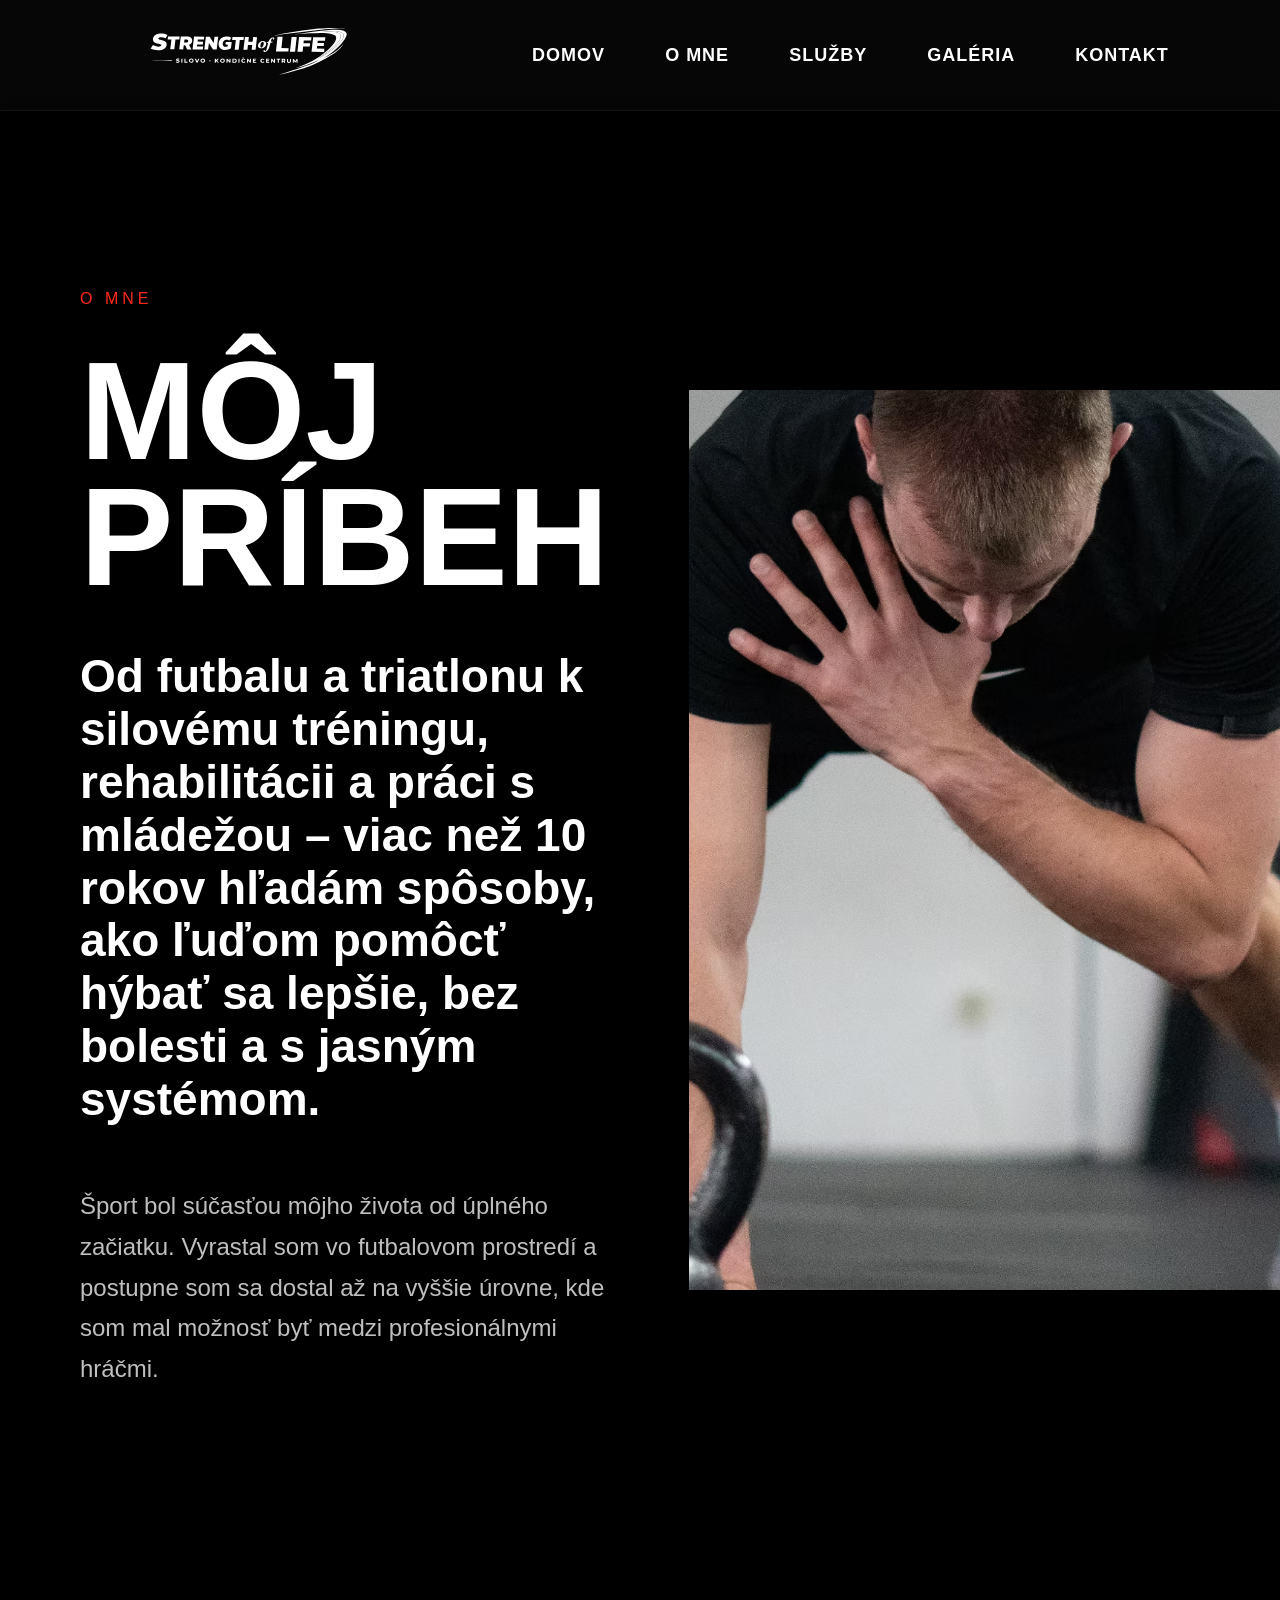
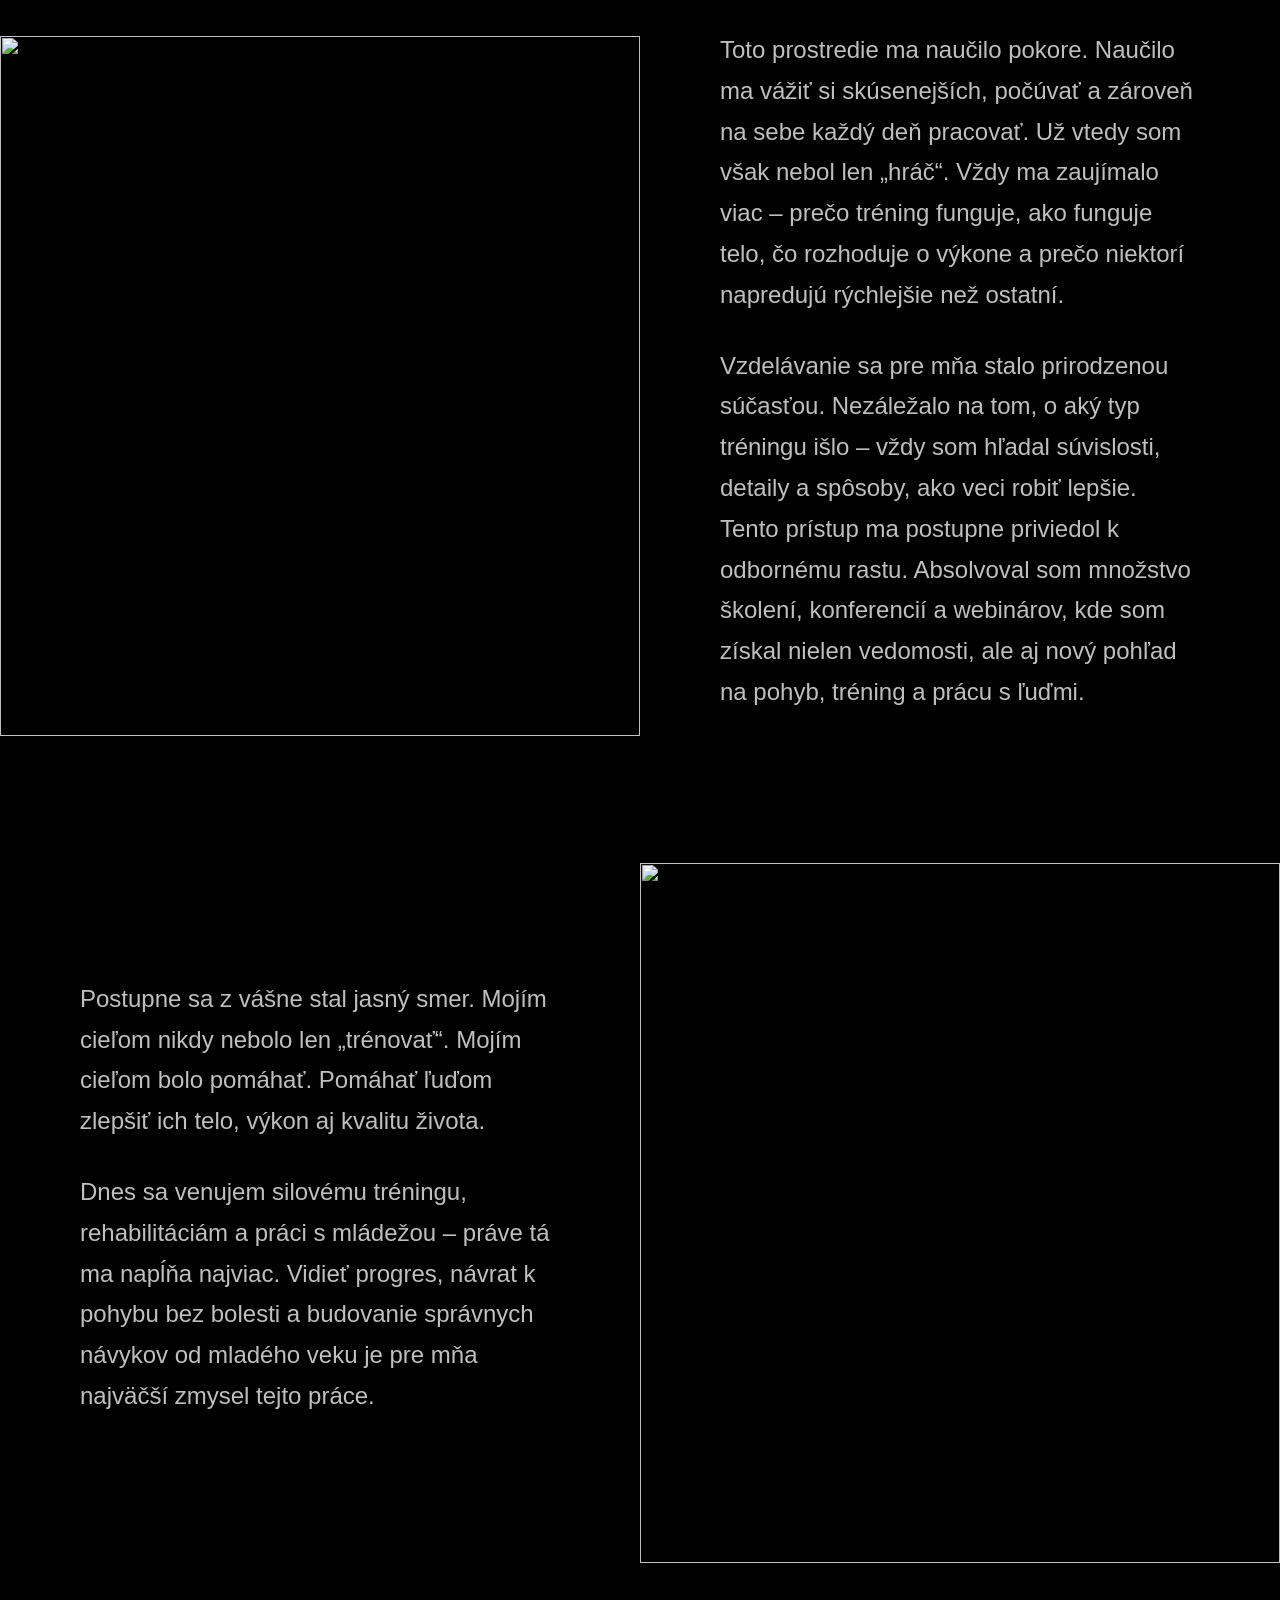
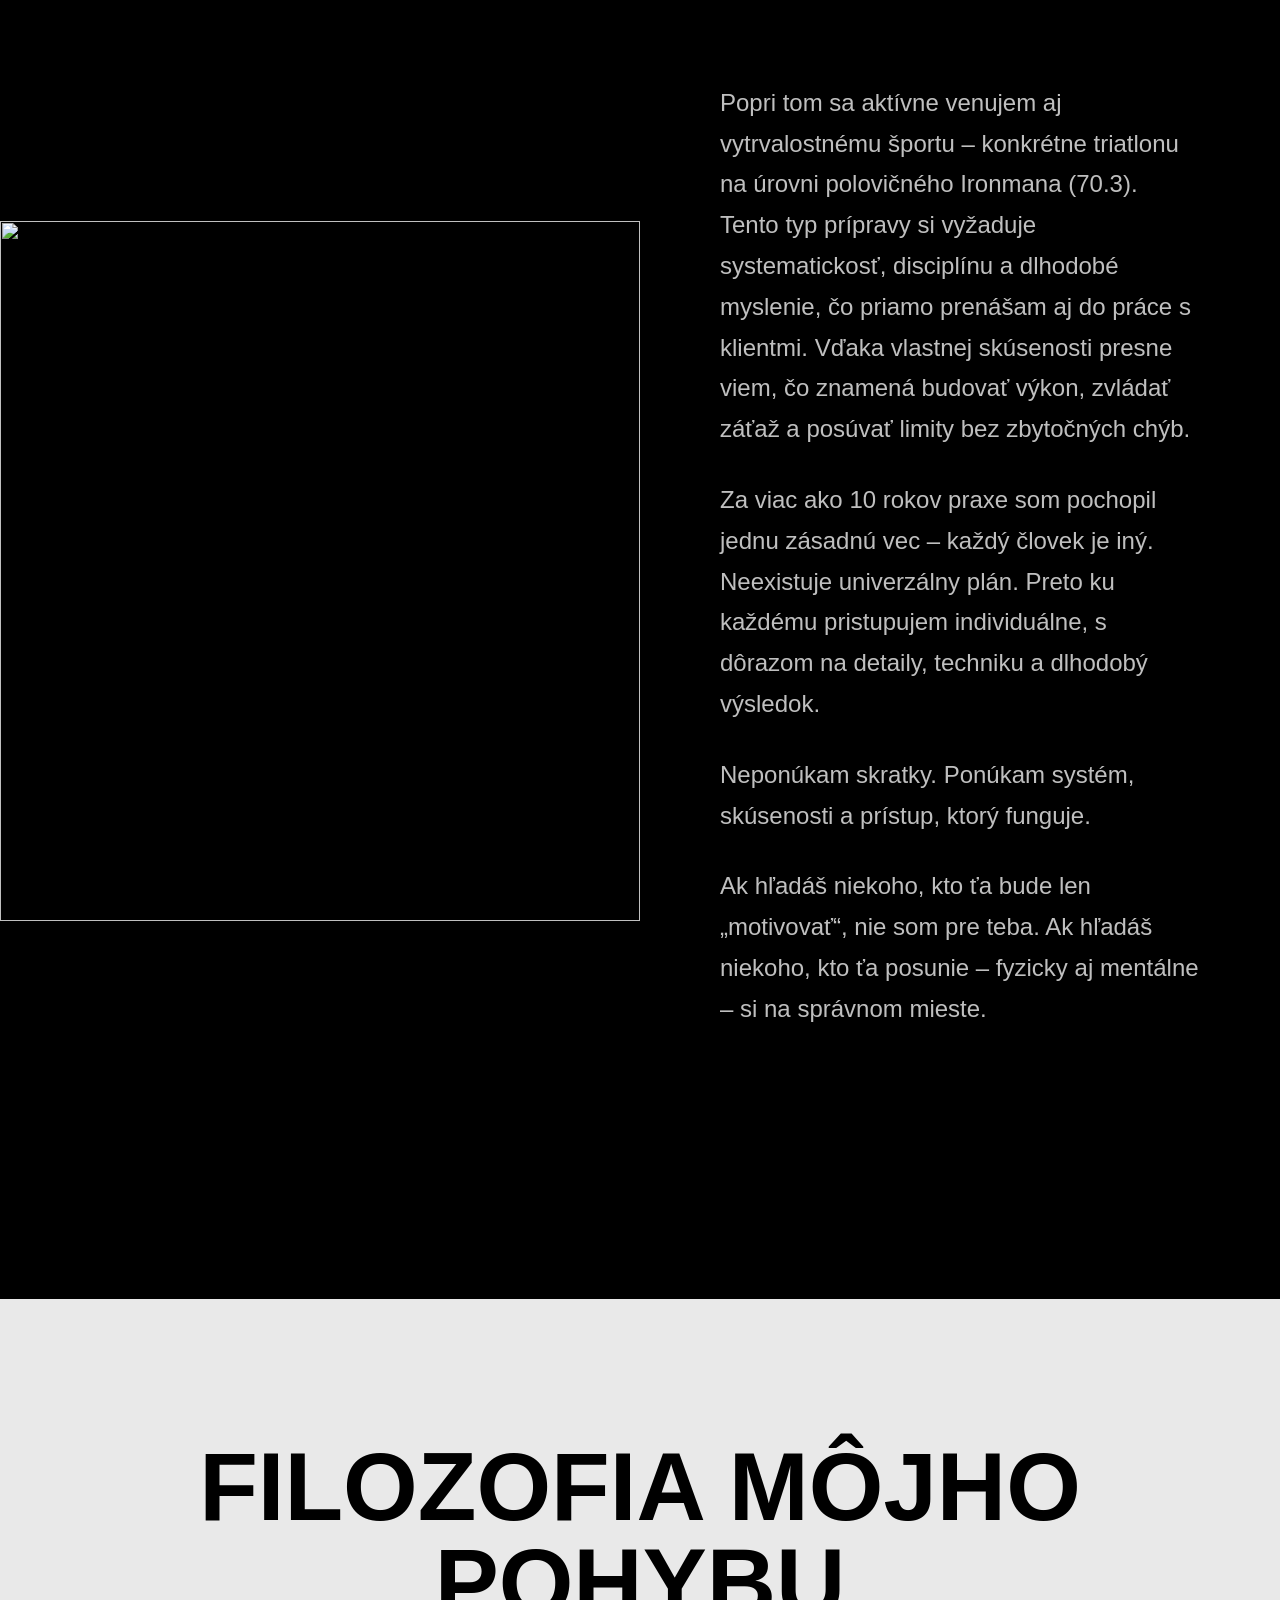
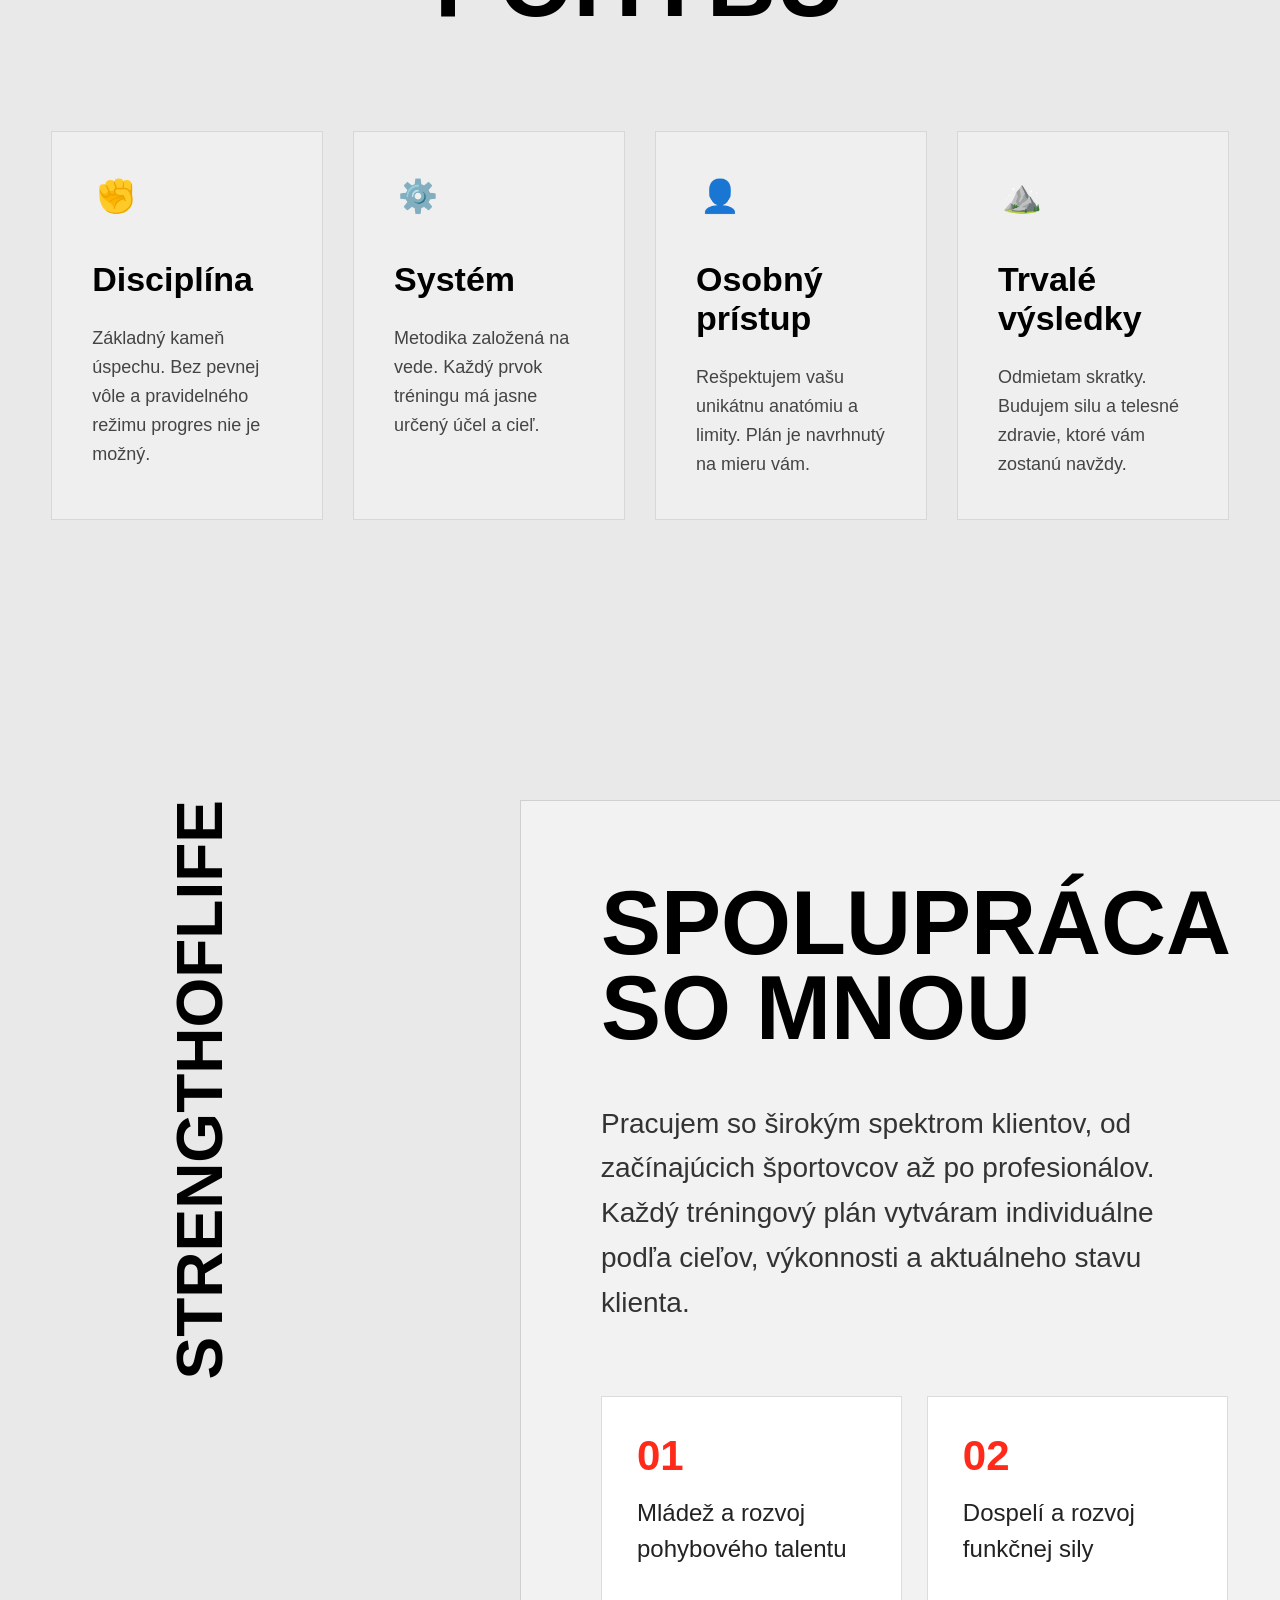
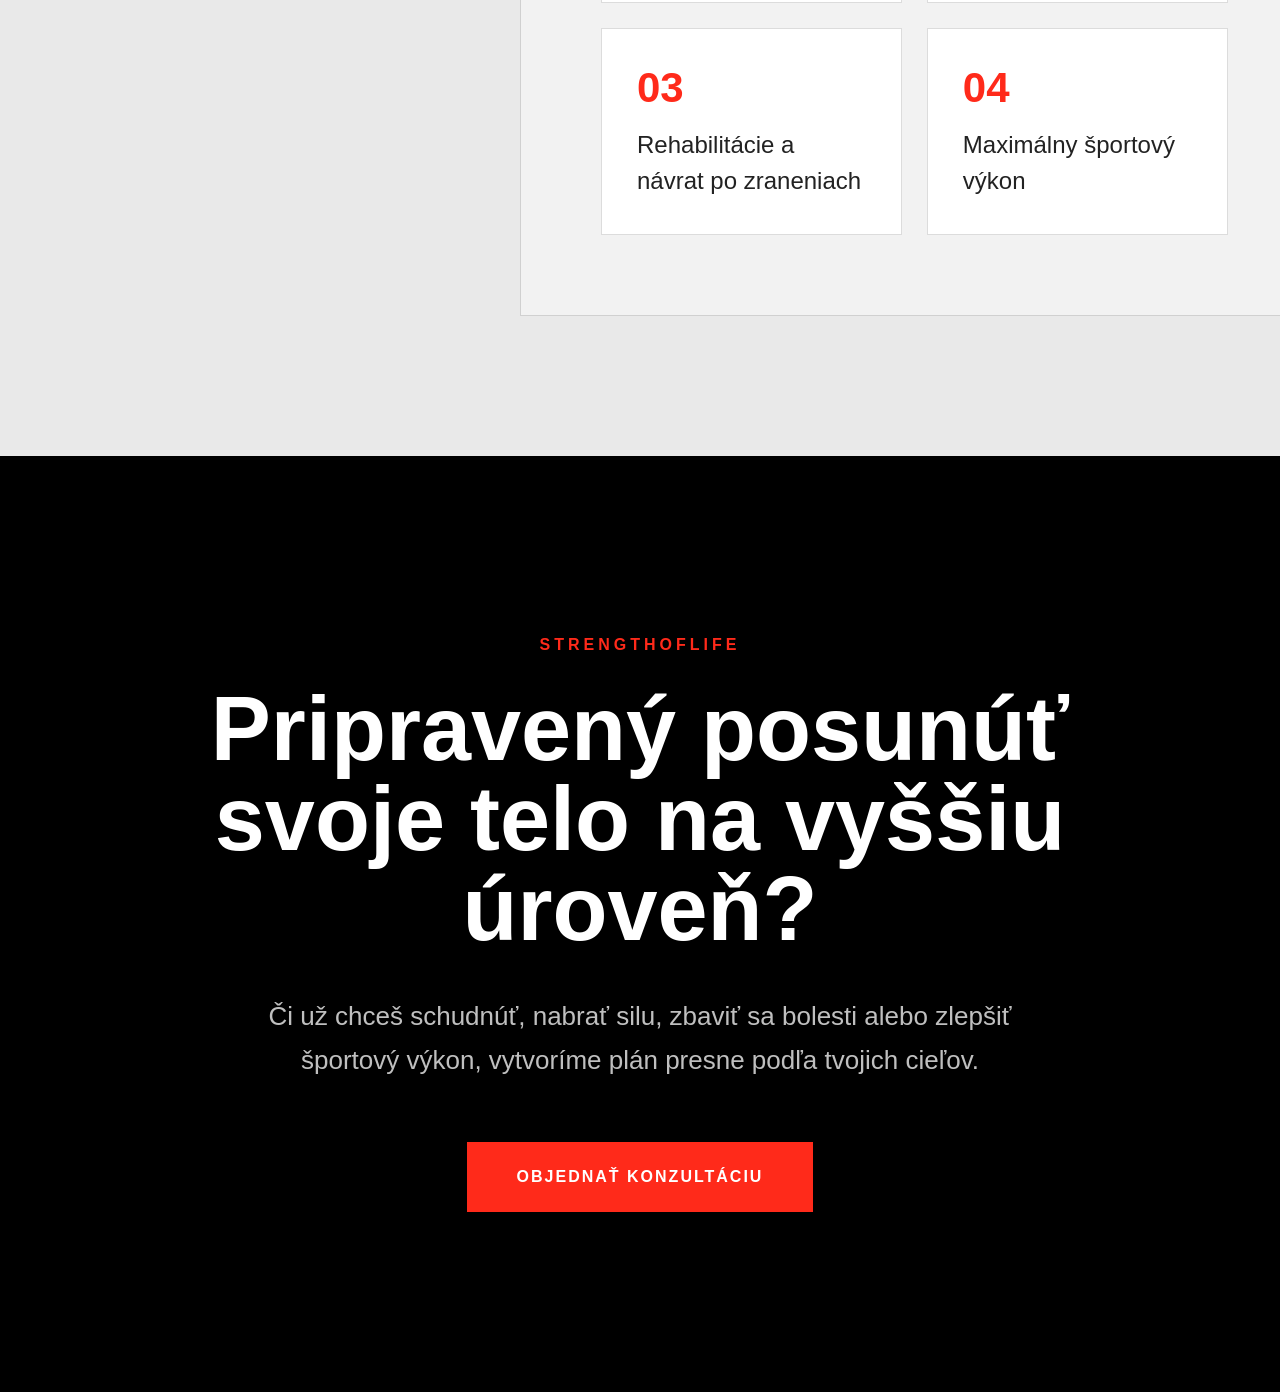
==== commit cfa3bcf8: "Update website" ====
--- a/about.html
+++ b/about.html
@@ -282,7 +282,7 @@
             podľa tvojich cieľov.
         </p>
 
-        <a href="index.html#contact" class="cta-btn">
+        <a href="contact.html" class="cta-btn">
             OBJEDNAŤ KONZULTÁCIU
         </a>
 
--- a/css/base.css
+++ b/css/base.css
@@ -36,9 +36,6 @@
 body{
     overflow-x:hidden;
 }
-*{
-    max-width:100%;
-}
 section{
     overflow:hidden;
 }
--- a/css/header.css
+++ b/css/header.css
@@ -1,6 +1,41 @@
-header{
-    height:125px;
-    background:#000;
+.logo img{
+    width:260px !important;
+}
+
+.nav ul{
+    gap:60px !important;
+}
+
+.nav a{
+    font-size:18px !important;
+    font-weight:600 !important;
+    letter-spacing:1px !important;
+}
+
+.header .container{
+    max-width:1600px !important;
+    padding:0 60px !important;
+    height:110px !important;
+}
+.header{
+    position:fixed;
+    top:0;
+    left:0;
+    width:100%;
+    z-index:9999;
+
+    background:rgba(0,0,0,.92);
+    backdrop-filter:blur(10px);
+
+    border-bottom:1px solid rgba(255,255,255,.08);
+}
+
+.header .container{
+    height:110px;
+
+    display:flex;
+    justify-content:space-between;
+    align-items:center;
 }
 
 header .container{
@@ -61,19 +96,14 @@
 
     header{
         height:auto;
-        padding:25px 0;
-    }
-
-    header .container{
-        flex-direction:column;
-        gap:25px;
-    }
-
-    nav ul{
-        gap:20px;
-        flex-wrap:wrap;
-        justify-content:center;
-    }
+        padding:15px 0;
+    }
+
+    .logo img{
+        width:180px;
+    }
+
+
 
 }
 @media(max-width:768px){
@@ -97,4 +127,98 @@
         font-size:16px;
     }
 
+}
+
+@media(max-width:768px){
+
+    header{
+        height:auto;
+        padding:20px 0;
+    }
+
+    header .container{
+        flex-direction:column;
+        justify-content:center;
+        align-items:center;
+        gap:20px;
+    }
+
+    nav{
+        width:100%;
+    }
+
+    nav ul{
+        justify-content:center;
+        flex-wrap:wrap;
+        gap:15px 25px;
+        padding:0;
+        margin:0;
+    }
+
+    nav a{
+        font-size:16px;
+    }
+
+}
+@media(max-width:768px){
+
+    .header{
+        position:relative !important;
+        height:auto !important;
+        padding:20px 0 !important;
+    }
+
+    .header .container{
+        display:flex !important;
+        flex-direction:column !important;
+        align-items:center !important;
+        justify-content:center !important;
+        gap:20px !important;
+    }
+
+    .nav{
+        width:100%;
+    }
+
+    .nav ul{
+        display:flex !important;
+        flex-wrap:wrap !important;
+        justify-content:center !important;
+        gap:15px 25px !important;
+
+        margin:0 !important;
+        padding:0 !important;
+    }
+
+    .nav a{
+        font-size:16px !important;
+    }
+
+}
+@media(max-width:768px){
+
+    .nav{
+        display:block !important;
+    }
+
+    .nav ul{
+        display:flex !important;
+        visibility:visible !important;
+        opacity:1 !important;
+
+        flex-wrap:wrap;
+        justify-content:center;
+
+        gap:15px;
+    }
+
+    .nav li{
+        display:block !important;
+    }
+
+    .nav a{
+        display:block !important;
+        color:#fff !important;
+    }
+
 }
--- a/css/hero.css
+++ b/css/hero.css
@@ -687,4 +687,28 @@
         max-width:320px;
     }
 
+}
+@media(max-width:768px){
+
+    .testimonials{
+        padding:80px 25px;
+    }
+
+    .testimonials-grid{
+        grid-template-columns:1fr;
+        gap:25px;
+    }
+
+    .testimonial-card{
+        min-height:auto;
+        padding:30px;
+    }
+
+    .testimonial-text{
+        font-size:22px;
+    }
+
+}
+body{
+    padding-top:110px;
 }
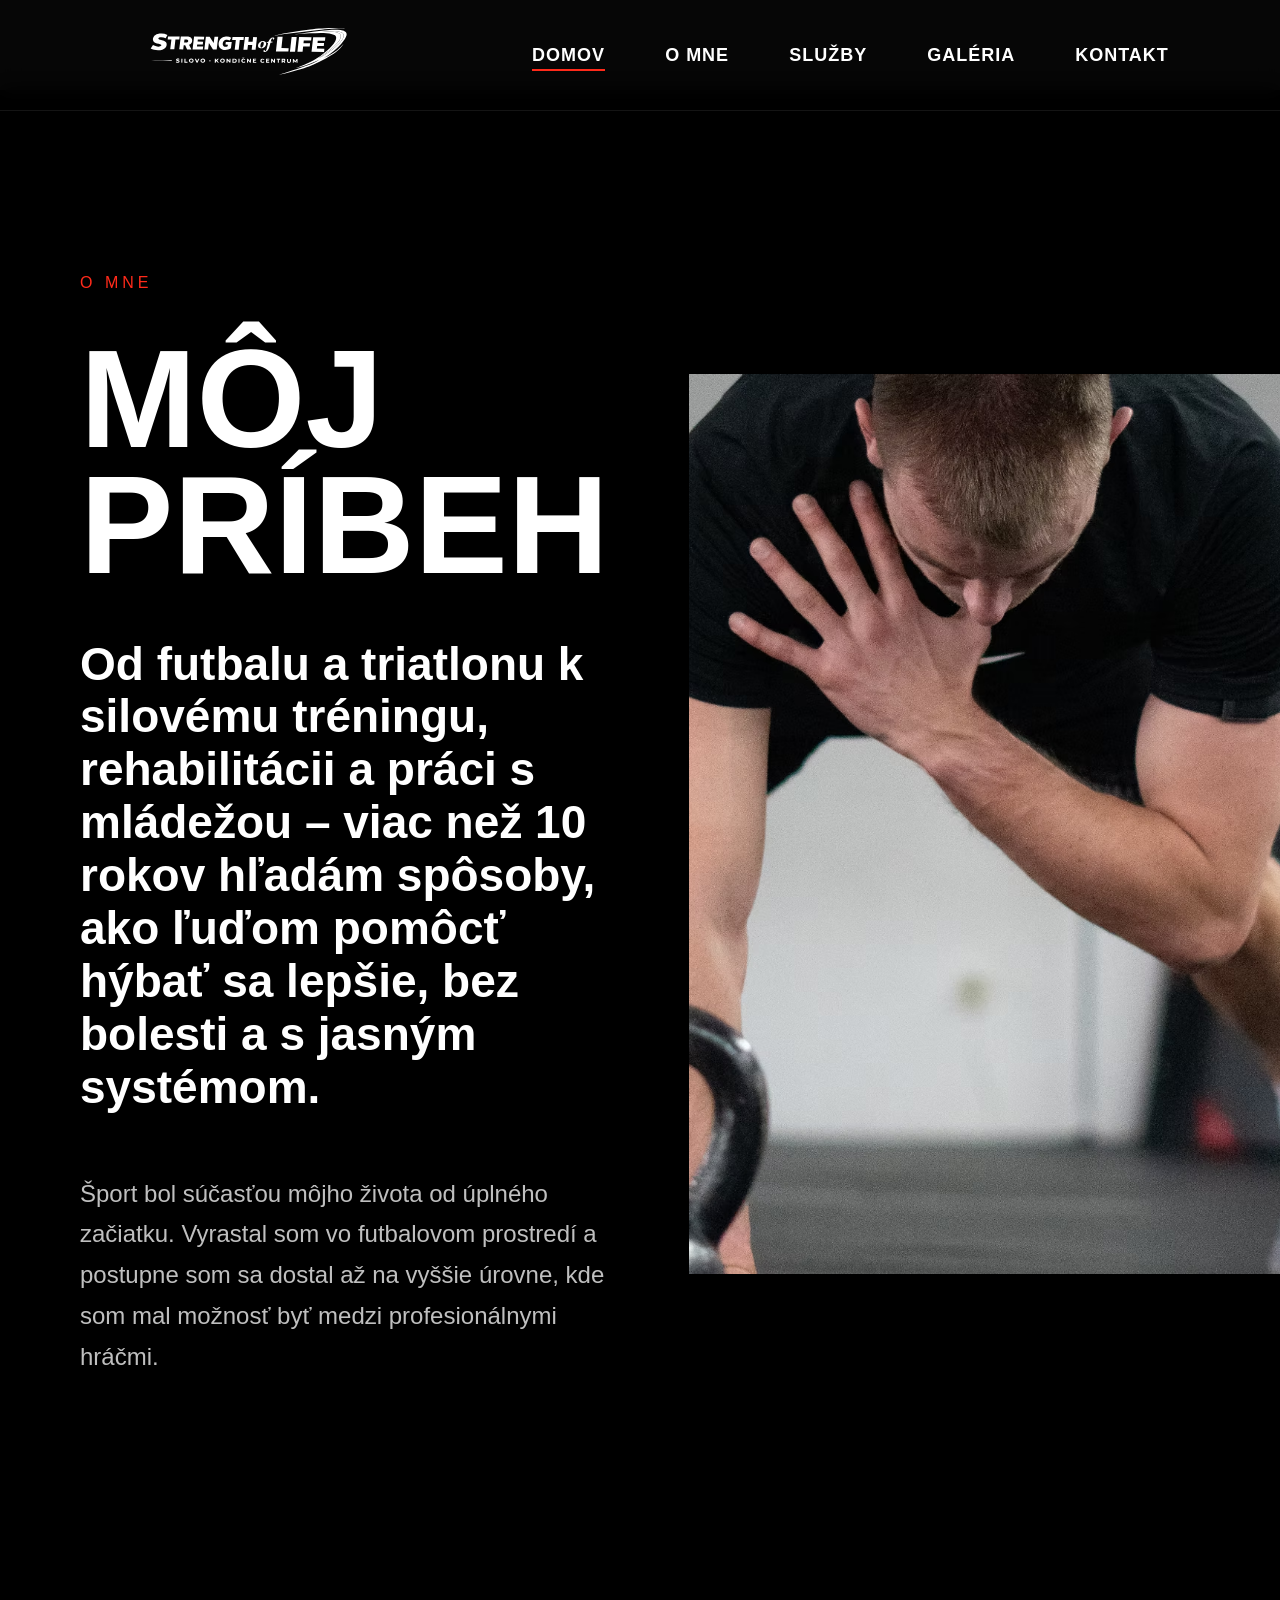
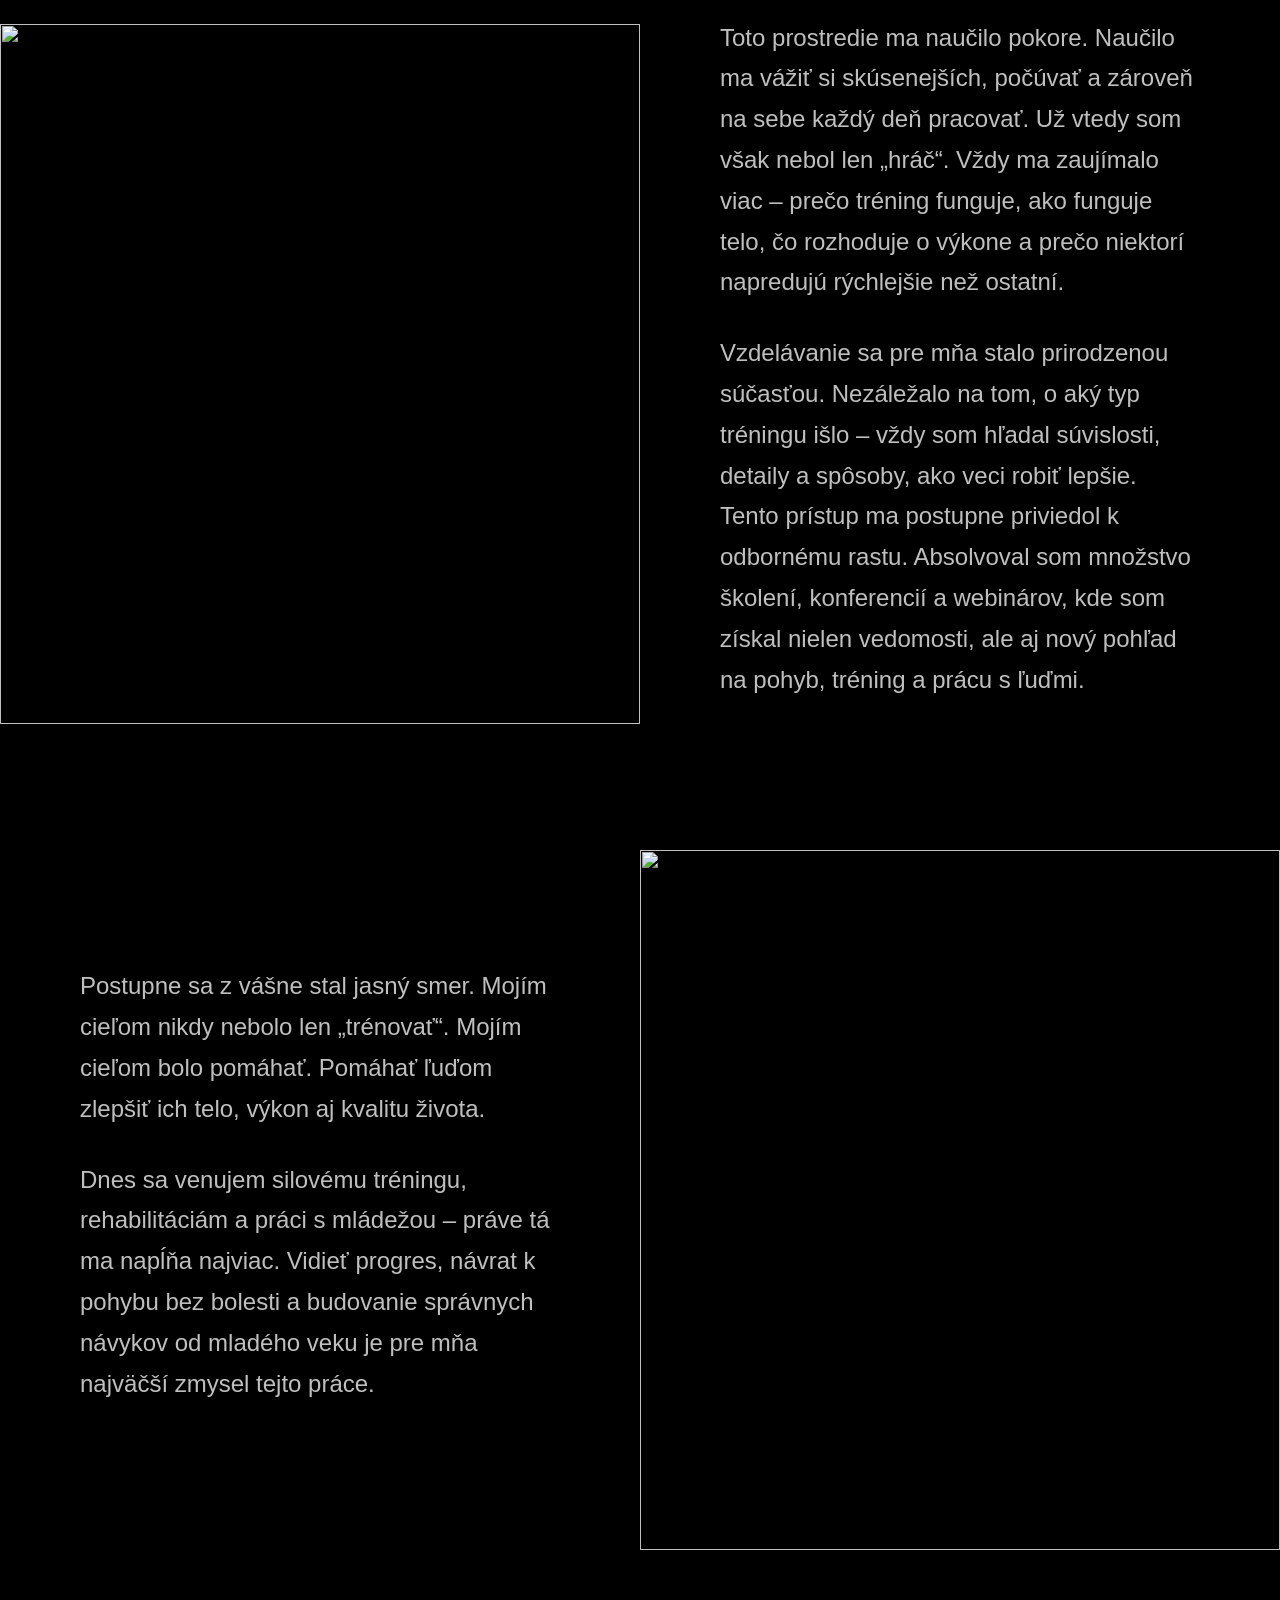
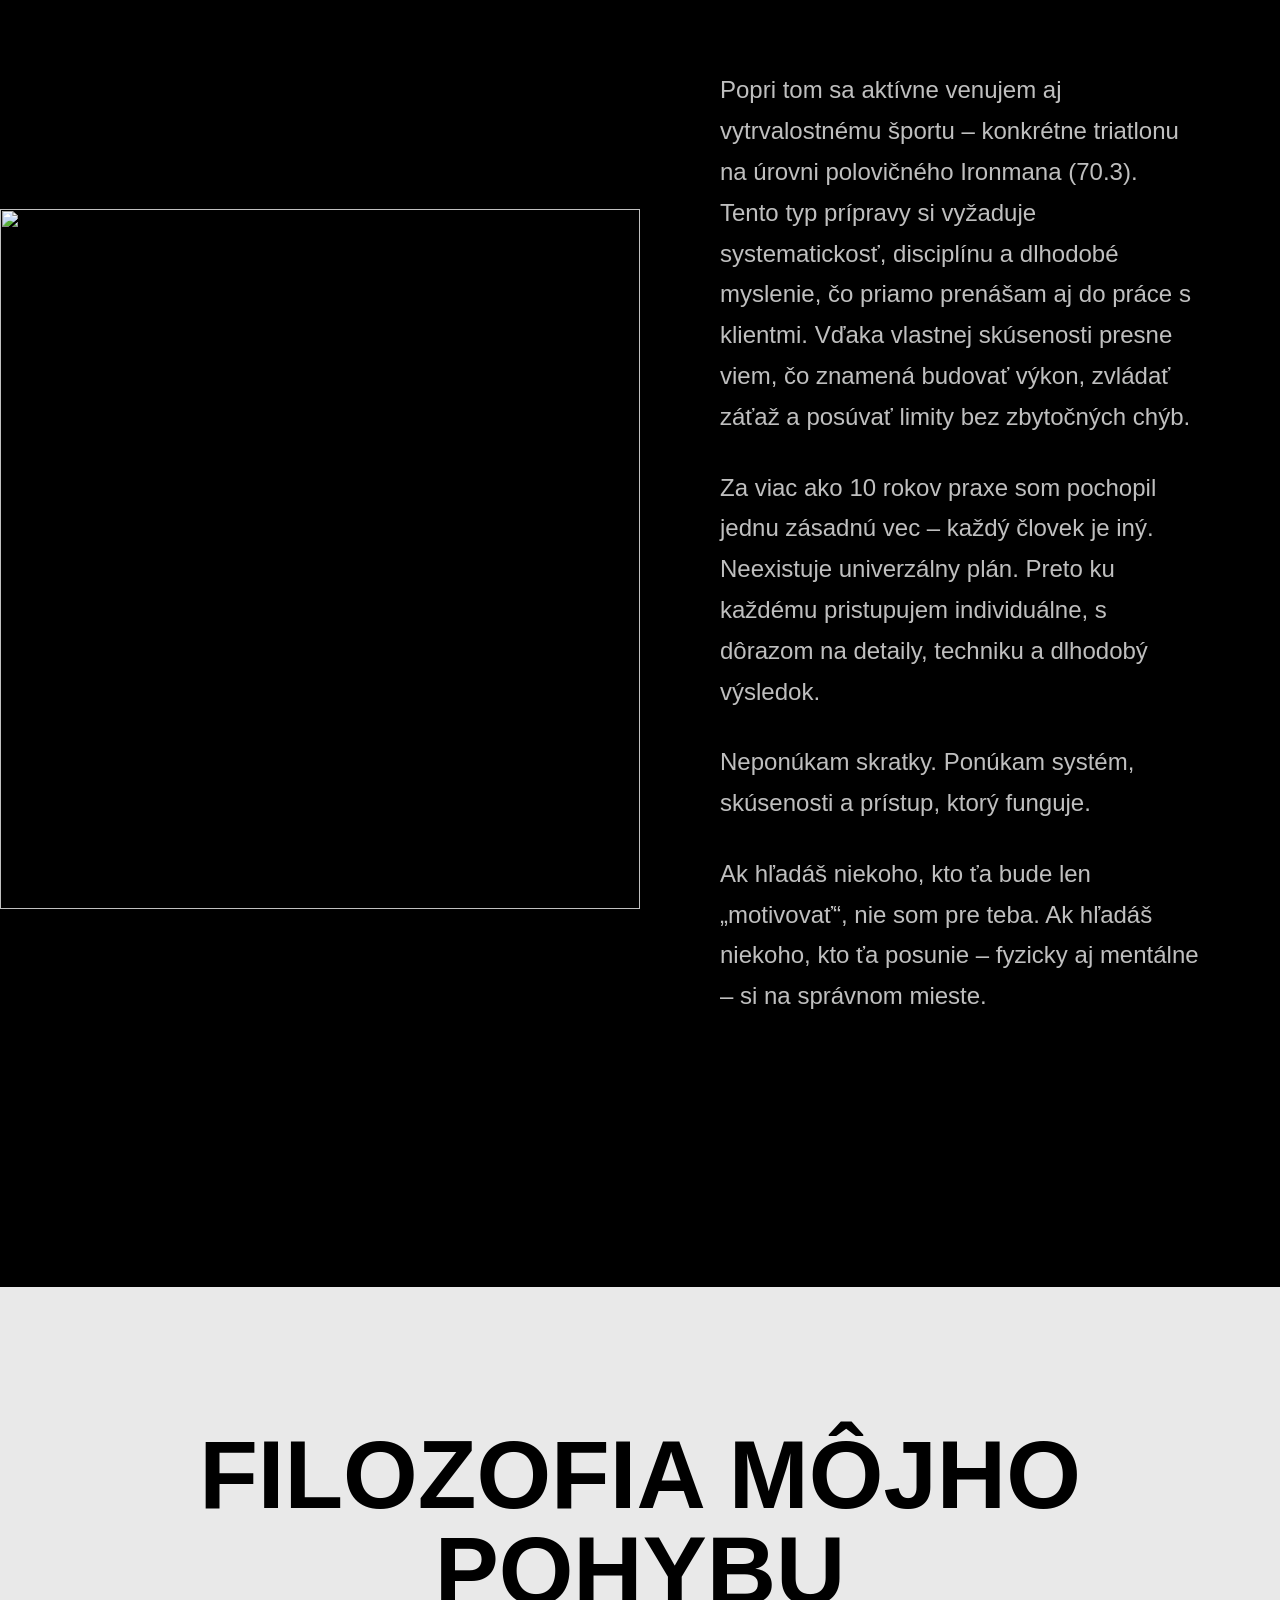
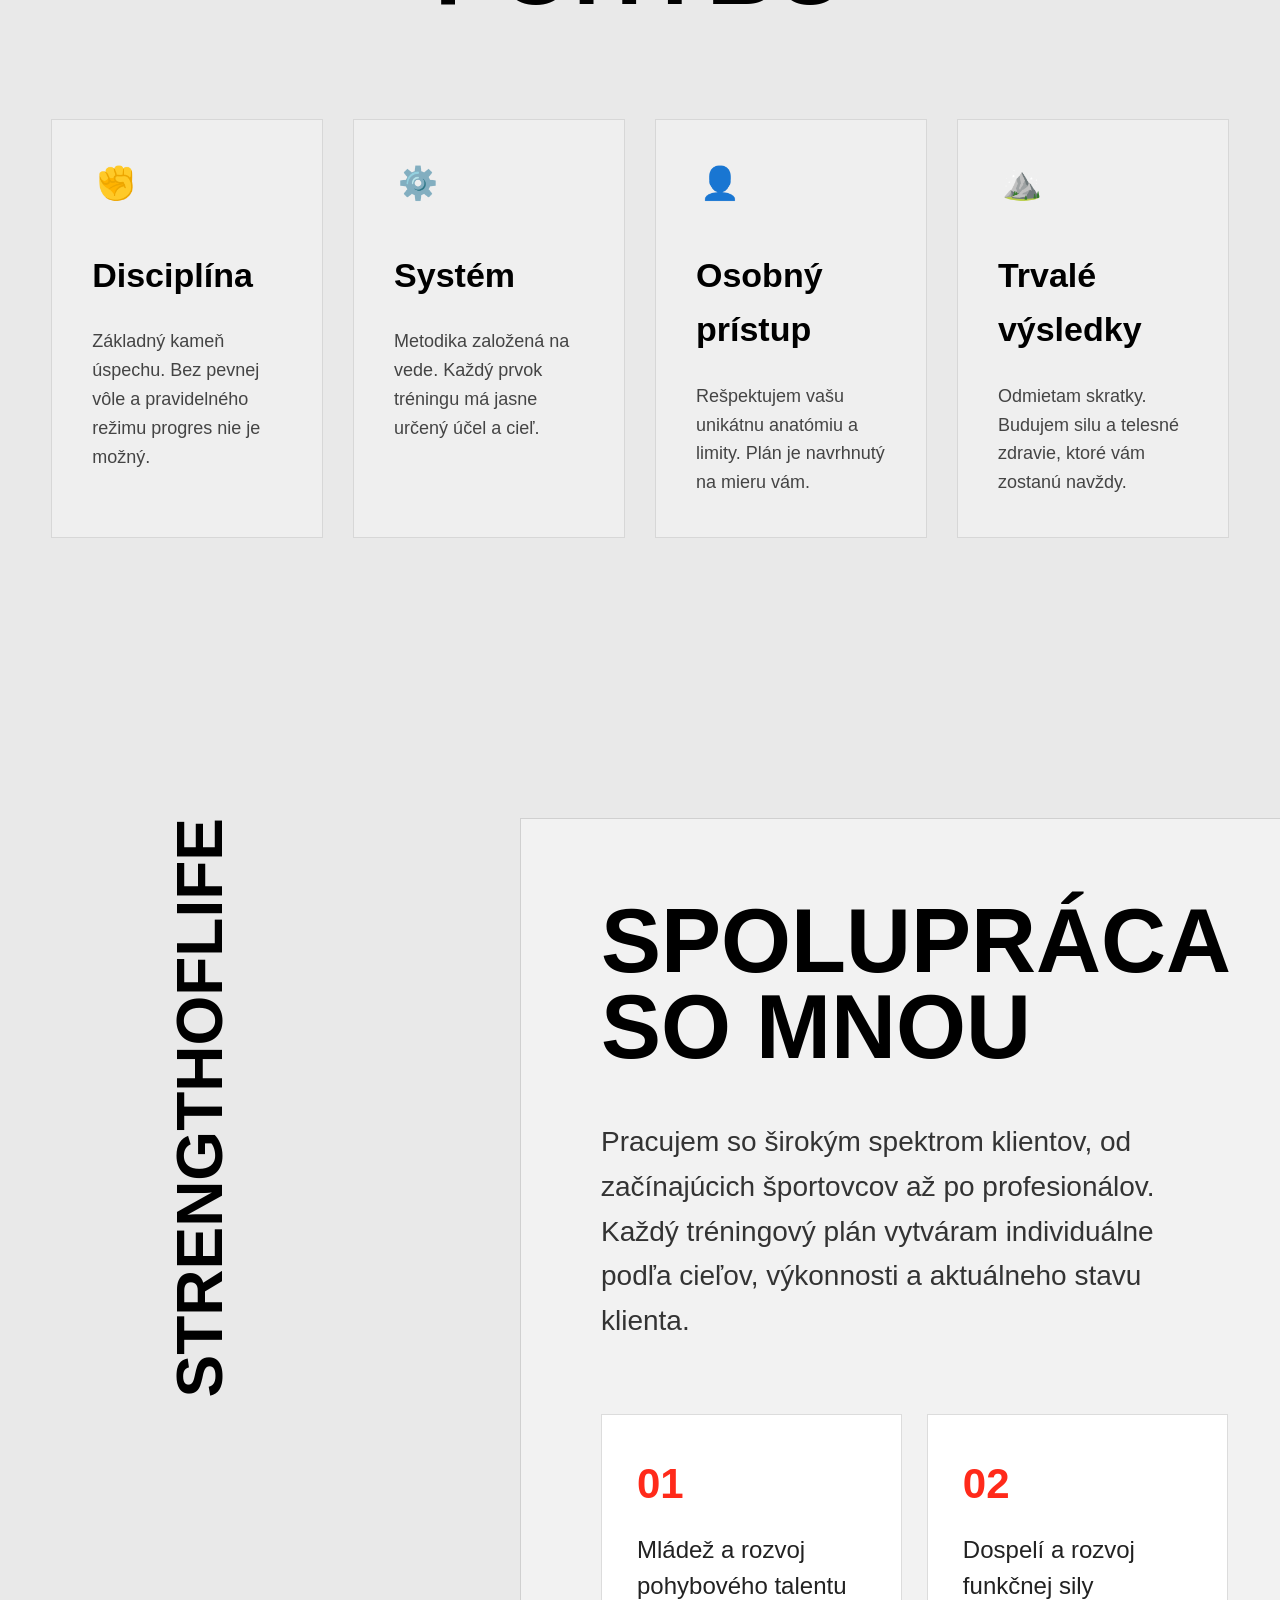
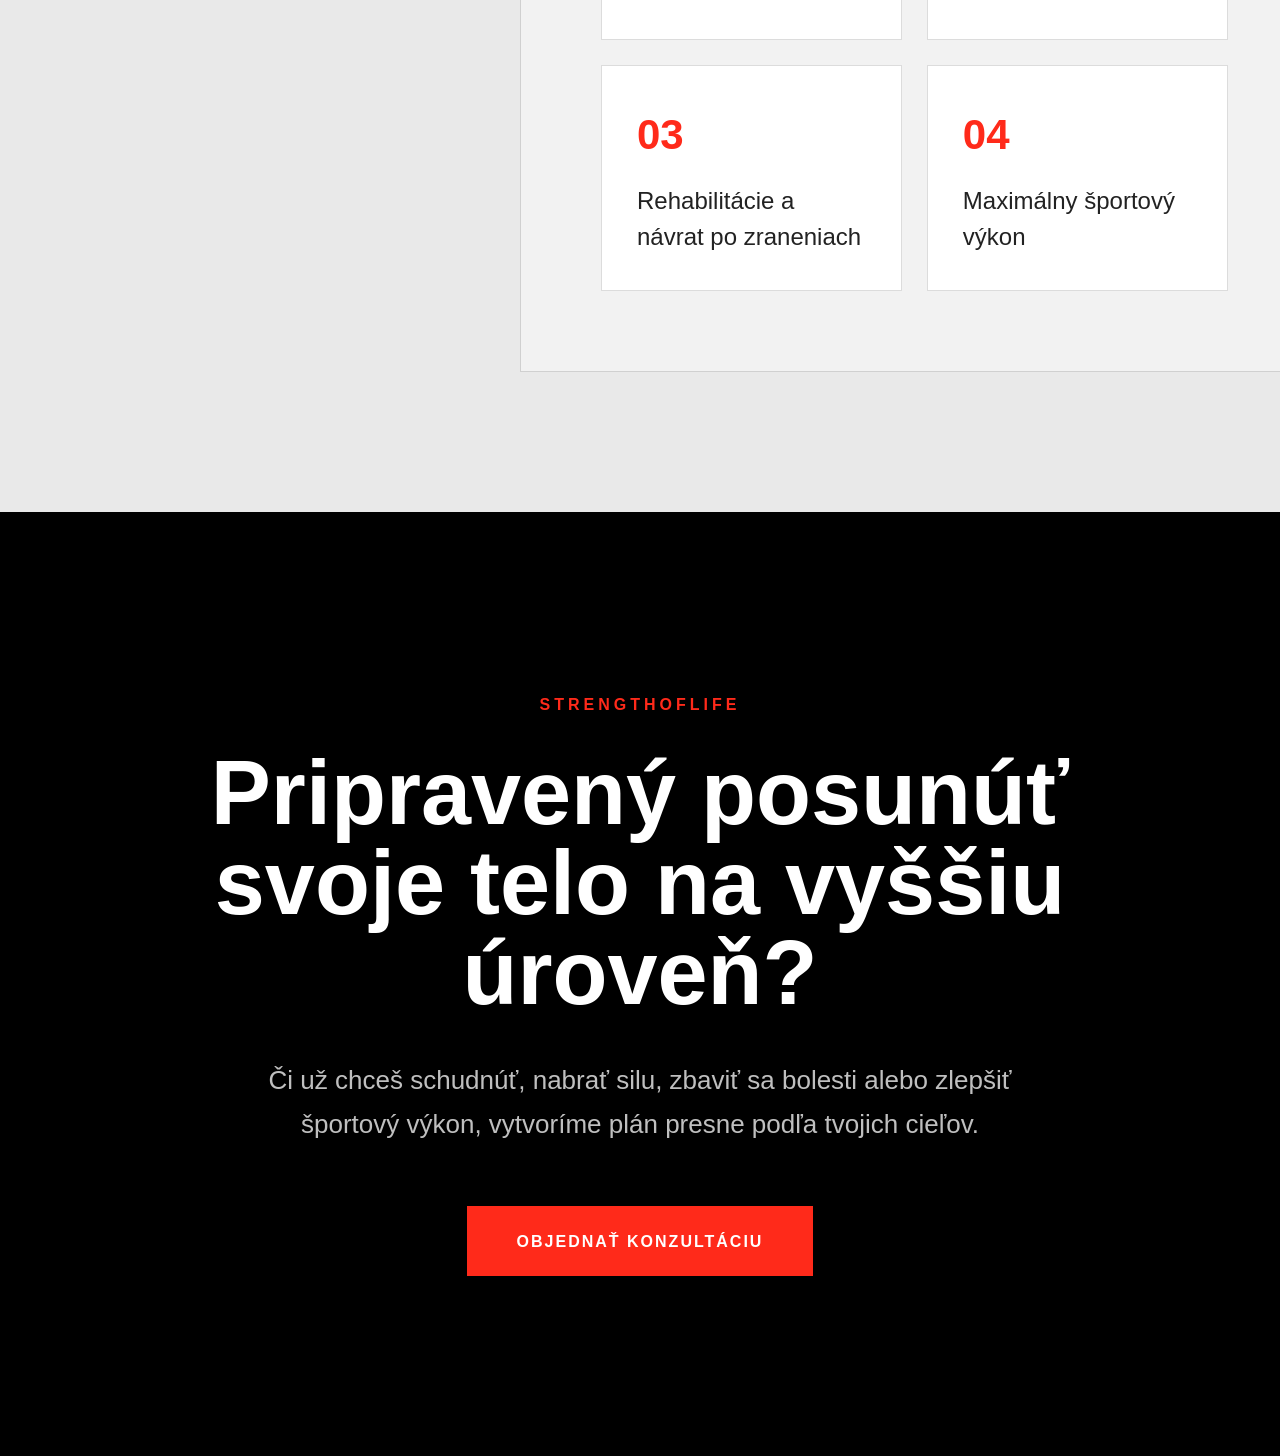
==== commit 13bfe98a: "Oprava responzivity a hlavnej hlavicky" ====
--- a/about.html
+++ b/about.html
@@ -17,26 +17,27 @@
 <body>
 
 <header class="header">
-
     <div class="container">
-
         <a href="index.html" class="logo">
-            <img src="images/logo.svg" alt="StrengthofLife">
+            <img src="images/logo.svg" alt="Strength of Life">
         </a>
 
-        <nav class="nav">
+        <button class="hamburger" id="hamburger" aria-label="Menu">
+            <span></span>
+            <span></span>
+            <span></span>
+        </button>
+
+        <nav class="nav" id="nav-menu">
             <ul>
-                <li><a href="index.html">DOMOV</a></li>
+                <li><a href="index.html" class="active">DOMOV</a></li>
                 <li><a href="about.html">O MNE</a></li>
-                
                 <li><a href="services.html">SLUŽBY</a></li>
                 <li><a href="gallery.html">GALÉRIA</a></li>
                 <li><a href="contact.html">KONTAKT</a></li>
             </ul>
         </nav>
-
-    </div>
-
+    </div>
 </header>
 
 <section class="about-hero">
@@ -290,5 +291,6 @@
 
 </section>
 
+<script src="js/script.js"></script>
 </body>
 </html>
--- a/css/base.css
+++ b/css/base.css
@@ -1,41 +1,41 @@
-*{
-    margin:0;
-    padding:0;
-    box-sizing:border-box;
+* {
+    margin: 0;
+    padding: 0;
+    box-sizing: border-box;
 }
 
-html{
-    scroll-behavior:smooth;
+html {
+    scroll-behavior: smooth;
+    overflow-x: hidden;
+    max-width: 100%;
 }
 
-body{
-    font-family:Arial, Helvetica, sans-serif;
-    background:#4b4b4b;
+body {
+    font-family: Arial, Helvetica, sans-serif;
+    background: #4b4b4b;
+    line-height: 1.6;
+    overflow-x: hidden;
+    max-width: 100%;
+    padding-top: 90px; /* Zabráni prekrývaniu obsahu hlavičkou */
 }
 
-.container{
-    width:92%;
-    max-width:1500px;
-    margin:0 auto;
+.container {
+    width: 92%;
+    max-width: 1500px;
+    margin: 0 auto;
 }
 
-img{
-    max-width:100%;
-    display:block;
+img {
+    max-width: 100%;
+    height: auto;
+    display: block;
 }
 
-a{
-    text-decoration:none;
+a {
+    text-decoration: none;
+    color: inherit;
 }
-html,
-body{
-    overflow-x:hidden;
-    max-width:100%;
-}
-html,
-body{
-    overflow-x:hidden;
-}
-section{
-    overflow:hidden;
+
+section {
+    overflow: hidden;
 }
--- a/css/header.css
+++ b/css/header.css
@@ -1,224 +1,130 @@
-.logo img{
-    width:260px !important;
+.header {
+    position: fixed;
+    top: 0;
+    left: 0;
+    width: 100%;
+    z-index: 9999;
+    background: rgba(0, 0, 0, 0.95);
+    backdrop-filter: blur(10px);
+    border-bottom: 1px solid rgba(255, 255, 255, 0.08);
+    transition: transform 0.3s ease;
 }
 
-.nav ul{
-    gap:60px !important;
+.header.hide {
+    transform: translateY(-100%);
 }
 
-.nav a{
-    font-size:18px !important;
-    font-weight:600 !important;
-    letter-spacing:1px !important;
+.header .container {
+    max-width: 1600px;
+    margin: 0 auto;
+    padding: 0 30px;
+    height: 80px;
+    display: flex;
+    justify-content: space-between;
+    align-items: center;
+    position: relative;
 }
 
-.header .container{
-    max-width:1600px !important;
-    padding:0 60px !important;
-    height:110px !important;
-}
-.header{
-    position:fixed;
-    top:0;
-    left:0;
-    width:100%;
-    z-index:9999;
-
-    background:rgba(0,0,0,.92);
-    backdrop-filter:blur(10px);
-
-    border-bottom:1px solid rgba(255,255,255,.08);
+.logo img {
+    width: 200px;
+    height: auto;
+    display: block;
 }
 
-.header .container{
-    height:110px;
-
-    display:flex;
-    justify-content:space-between;
-    align-items:center;
+.nav ul {
+    display: flex;
+    align-items: center;
+    gap: 35px;
+    list-style: none;
+    margin: 0;
+    padding: 0;
 }
 
-header .container{
-    height:100%;
-
-    display:flex;
-    justify-content:space-between;
-    align-items:center;
+.nav a {
+    color: #fff;
+    text-decoration: none;
+    font-size: 16px;
+    font-weight: 600;
+    letter-spacing: 1px;
+    transition: 0.25s;
 }
 
-.logo img{
-    width:330px;
+.nav a:hover {
+    color: #ff2a1a;
 }
 
-nav ul{
-    display:flex;
-    align-items:center;
-    gap:70px;
-
-    list-style:none;
+.nav a.active {
+    border-bottom: 2px solid #ff2a1a;
+    padding-bottom: 4px;
 }
 
-nav a{
-    color:#f5f5f5;
-
-    text-decoration:none;
-
-    font-size:20px;
-    font-weight:300;
-
-    letter-spacing:.5px;
-
-    transition:.25s;
+/* Hamburger button */
+.hamburger {
+    display: none;
+    flex-direction: column;
+    justify-content: space-between;
+    width: 30px;
+    height: 22px;
+    background: transparent;
+    border: none;
+    cursor: pointer;
+    padding: 0;
+    z-index: 10002;
+    position: relative;
 }
 
-nav a:hover{
-    opacity:.7;
+.hamburger span {
+    width: 100%;
+    height: 3px;
+    background-color: #ffffff;
+    border-radius: 2px;
+    transition: all 0.3s ease;
 }
 
-nav a.active{
-    text-decoration:underline;
-    text-underline-offset:8px;
+.hamburger.open span:nth-child(1) {
+    transform: translateY(9.5px) rotate(45deg);
 }
 
-@media(max-width:992px){
+.hamburger.open span:nth-child(2) {
+    opacity: 0;
+}
 
-    .logo img{
-        width:260px;
+.hamburger.open span:nth-child(3) {
+    transform: translateY(-9.5px) rotate(-45deg);
+}
+
+/* Mobilné menu */
+@media (max-width: 992px) {
+    .hamburger {
+        display: flex;
     }
 
-    nav ul{
-        gap:40px;
+    .nav {
+        position: fixed;
+        top: 0;
+        right: -100%;
+        width: 100%;
+        height: 100vh;
+        background: #000000;
+        display: flex;
+        justify-content: center;
+        align-items: center;
+        transition: right 0.3s ease-in-out;
+        z-index: 10001;
     }
 
-}
-
-@media(max-width:768px){
-
-    header{
-        height:auto;
-        padding:15px 0;
+    .nav.active {
+        right: 0;
     }
 
-    .logo img{
-        width:180px;
+    .nav ul {
+        flex-direction: column;
+        gap: 35px;
+        text-align: center;
     }
 
-
-
-}
-@media(max-width:768px){
-
-    header{
-        padding:20px 0;
+    .nav a {
+        font-size: 22px;
+        font-weight: 700;
     }
-
-    .logo img{
-        width:220px;
-    }
-
-    nav ul{
-        display:flex;
-        flex-wrap:wrap;
-        justify-content:center;
-        gap:12px 20px;
-    }
-
-    nav a{
-        font-size:16px;
-    }
-
-}
-
-@media(max-width:768px){
-
-    header{
-        height:auto;
-        padding:20px 0;
-    }
-
-    header .container{
-        flex-direction:column;
-        justify-content:center;
-        align-items:center;
-        gap:20px;
-    }
-
-    nav{
-        width:100%;
-    }
-
-    nav ul{
-        justify-content:center;
-        flex-wrap:wrap;
-        gap:15px 25px;
-        padding:0;
-        margin:0;
-    }
-
-    nav a{
-        font-size:16px;
-    }
-
-}
-@media(max-width:768px){
-
-    .header{
-        position:relative !important;
-        height:auto !important;
-        padding:20px 0 !important;
-    }
-
-    .header .container{
-        display:flex !important;
-        flex-direction:column !important;
-        align-items:center !important;
-        justify-content:center !important;
-        gap:20px !important;
-    }
-
-    .nav{
-        width:100%;
-    }
-
-    .nav ul{
-        display:flex !important;
-        flex-wrap:wrap !important;
-        justify-content:center !important;
-        gap:15px 25px !important;
-
-        margin:0 !important;
-        padding:0 !important;
-    }
-
-    .nav a{
-        font-size:16px !important;
-    }
-
-}
-@media(max-width:768px){
-
-    .nav{
-        display:block !important;
-    }
-
-    .nav ul{
-        display:flex !important;
-        visibility:visible !important;
-        opacity:1 !important;
-
-        flex-wrap:wrap;
-        justify-content:center;
-
-        gap:15px;
-    }
-
-    .nav li{
-        display:block !important;
-    }
-
-    .nav a{
-        display:block !important;
-        color:#fff !important;
-    }
-
 }
--- a/css/hero.css
+++ b/css/hero.css
@@ -1,388 +1,215 @@
-.hero{
-    position:relative;
-    height:830px;
-
-    background-image:
-    linear-gradient(
-        rgba(0,0,0,.38),
-        rgba(0,0,0,.38)
-    ),
-    url("../images/hero.avif");
-
-    background-size:cover;
-    background-position:center 25%;
-    background-repeat:no-repeat;
-
-    display:flex;
-    align-items:center;
-}
-
-.hero .container{
-    width:100%;
-}
-
-.hero-content{
-    text-align:center;
-    margin:0 auto;
-    max-width:1400px;
-    color:#fff;
-}
-
-.hero-top{
-    display:none;
-}
-
-.hero-small{
-    font-size:16px;
-    letter-spacing:6px;
-    text-transform:uppercase;
-    color:#f2f2f2;
-
-    margin-bottom:35px;
-}
-
-.hero h1{
-    font-size:120px;
-    line-height:0.95;
-    font-weight:900;
-}
-
-.hero-text{
-    font-size:28px;
-    max-width:1100px;
-    margin:0 auto 60px;
-}
-
-.hero-button{
-    background:#ff2d1f;
-    color:#fff;
-}
-
-.hero-button:hover{
-    background:#ececec;
-}
-
-@media(max-width:1200px){
-
-    .hero h1{
-        font-size:72px;
-    }
-
-    .hero-text{
-        width:100%;
-    }
-
-}
-
-@media(max-width:768px){
-
-    .hero-content{
-        margin-left:30px;
-        margin-right:30px;
-    }
-
-    .hero h1{
-        font-size:46px;
-    }
-
-    .hero-small{
-        font-size:13px;
-        letter-spacing:3px;
-    }
-
-    .hero-text{
-        font-size:16px;
-    }
-
-    .hero-button{
-        width:100%;
-        max-width:320px;
-        height:80px;
-    }
-
-}
-.hero-content{
-    text-align:center;
-    color:#fff;
-}
-
-.hero-top{
-    font-size:18px;
-    letter-spacing:2px;
-    margin-bottom:40px;
-}
-
-.hero h1{
-    font-size:140px;
-    font-weight:900;
-    line-height:1;
-    margin-bottom:40px;
-    color:#fff;
-}
-
-.hero h2{
-    font-size:60px;
-    font-weight:700;
-    margin-bottom:50px;
-    color:#fff;
-}
-
-.hero-text{
-    max-width:1100px;
-    margin:0 auto 70px;
-    font-size:28px;
-    line-height:1.5;
-    color:#fff;
-}
-
-.hero-button{
-    display:inline-flex;
-    align-items:center;
-    justify-content:center;
-
-    width:370px;
-    height:95px;
-
-    background:#ff2a1a;
-    color:white;
-
-    border-radius:50px;
-
-    font-size:22px;
-    font-weight:700;
-
-    text-decoration:none;
-}
-.hero-content{
-    max-width:1400px;
-    margin:0 auto;
-    text-align:center;
-    color:white;
-}
-
-.hero-subtitle{
-    font-size:18px;
-    font-weight:500;
-    margin-bottom:18px;
-}
-
-.hero h1{
-    font-size:135px;
-    line-height:.95;
-    font-weight:800;
-    margin-bottom:25px;
-}
-
-.hero-description{
-    max-width:1050px;
-    margin:0 auto 70px;
-    font-size:22px;
-    line-height:1.5;
-}
-
-.hero-button{
-    display:inline-flex;
-    align-items:center;
-    justify-content:center;
-
-    width:370px;
-    height:95px;
-
-    background:#ff2a1a;
-    color:white;
-
-    border-radius:50px;
-
-    font-size:22px;
-    font-weight:700;
-
-    text-decoration:none;
-}
-.services{
-
-    background:#4b4b4b;
-    padding:120px 0 140px;
-
-}
-
-.services-label{
-
-    display:block;
-
-    color:#f2d8d8;
-
-    font-size:22px;
-    font-weight:700;
-    letter-spacing:3px;
-
-    margin-bottom:40px;
-
-}
-
-.services h2{
-
-    color:white;
-
-    font-size:110px;
-    line-height:.95;
-    font-weight:800;
-
-    margin-bottom:90px;
-
-}
-
-.services-grid{
-
-    display:grid;
-    grid-template-columns:repeat(4,1fr);
-    gap:30px;
-
-}
-
-.service-card{
-
-    background:black;
-
-    padding:45px 40px;
-
-    min-height:570px;
-
-    display:flex;
-    flex-direction:column;
-
-}
-
-.service-number{
-
-    color:#ff2a1a;
-
-    font-size:72px;
-    font-weight:800;
-
-    margin-bottom:35px;
-
-}
-
-.service-card h3{
-
-    color:white;
-
-    font-size:34px;
-    line-height:1.05;
-    font-weight:800;
-
-    margin-bottom:25px;
-
-}
-
-.service-card p{
-
-    color:white;
-
-    font-size:18px;
-    line-height:1.6;
-
-    margin-bottom:auto;
-
-}
-
-.service-btn{
-
-    width:100%;
-
-    background:white;
-    color:black;
-
-    text-decoration:none;
-
-    text-align:center;
-
-    padding:22px;
-
-    font-size:28px;
-    font-weight:800;
-
-}
-
-@media(max-width:1200px){
-
-    .services-grid{
-        grid-template-columns:repeat(2,1fr);
-    }
-
-}
-
-@media(max-width:768px){
-
-    .services h2{
-        font-size:58px;
-    }
-
-    .services-grid{
-        grid-template-columns:1fr;
-    }
-
-}
-.services-title {
-    font-size: clamp(4rem, 7vw, 8rem);
-    line-height: 0.9;
-    margin-bottom: 70px;
+/* --- HERO SECTION --- */
+.hero {
+    position: relative;
+    min-height: 85vh;
+    padding: 140px 0 80px;
+    background-image: linear-gradient(rgba(0,0,0,.38), rgba(0,0,0,.38)), url("../images/hero.avif");
+    background-size: cover;
+    background-position: center 25%;
+    background-repeat: no-repeat;
+    display: flex;
+    align-items: center;
+}
+
+.hero .container {
+    width: 100%;
+}
+
+.hero-content {
+    max-width: 1400px;
+    margin: 0 auto;
+    text-align: center;
+    color: #fff;
+}
+
+.hero-top {
+    font-size: 18px;
+    letter-spacing: 2px;
+    margin-bottom: 30px;
+}
+
+.hero-small {
+    font-size: 16px;
+    letter-spacing: 6px;
+    text-transform: uppercase;
+    color: #f2f2f2;
+    margin-bottom: 25px;
+}
+
+.hero-subtitle {
+    font-size: 18px;
+    font-weight: 500;
+    margin-bottom: 18px;
+}
+
+.hero h1 {
+    font-size: clamp(3.5rem, 8vw, 8.5rem);
+    line-height: .95;
+    font-weight: 800;
+    margin-bottom: 25px;
+}
+
+.hero h2 {
+    font-size: clamp(2rem, 4vw, 3.8rem);
+    font-weight: 700;
+    margin-bottom: 40px;
+    color: #fff;
+}
+
+.hero-text, .hero-description {
+    max-width: 1100px;
+    margin: 0 auto 50px;
+    font-size: clamp(1.1rem, 2vw, 1.75rem);
+    line-height: 1.5;
+    color: #fff;
+}
+
+.hero-button {
+    display: inline-flex;
+    align-items: center;
+    justify-content: center;
+    width: 100%;
+    max-width: 370px;
+    height: 80px;
+    background: #ff2a1a;
+    color: white;
+    border-radius: 50px;
+    font-size: 20px;
+    font-weight: 700;
+    text-decoration: none;
+    transition: 0.3s ease;
+}
+
+.hero-button:hover {
+    background: #ececec;
+    color: #000;
+}
+
+
+/* --- SERVICES SECTION --- */
+.services {
+    background: #4b4b4b;
+    padding: 100px 0;
+}
+
+.services-label {
+    display: block;
+    color: #f2d8d8;
+    font-size: 20px;
+    font-weight: 700;
+    letter-spacing: 3px;
+    margin-bottom: 30px;
+}
+
+.services h2, .services-title {
+    color: white;
+    font-size: clamp(3rem, 6vw, 7rem);
+    line-height: .95;
+    font-weight: 800;
+    margin-bottom: 60px;
 }
 
 .services-grid {
-    gap: 28px;
+    display: grid;
+    grid-template-columns: repeat(4, 1fr);
+    gap: 25px;
 }
 
 .service-card {
-    min-height: 600px;
-    padding: 42px;
+    background: #000;
+    padding: 40px 30px;
+    min-height: 520px;
+    display: flex;
+    flex-direction: column;
 }
 
 .service-number {
-    margin-bottom: 45px;
+    color: #ff2a1a;
+    font-size: 64px;
+    font-weight: 800;
+    margin-bottom: 25px;
+}
+
+.service-card h3 {
+    color: white;
+    font-size: 30px;
+    line-height: 1.1;
+    font-weight: 800;
+    margin-bottom: 20px;
+}
+
+.service-card p {
+    color: white;
+    font-size: 17px;
+    line-height: 1.6;
+    margin-bottom: auto;
 }
 
 .service-btn {
+    display: block;
     width: 100%;
-    padding: 26px 0;
-    margin-top: auto;
-}
+    background: #ffffff;
+    color: #000000;
+    text-decoration: none;
+    text-align: center;
+    padding: 18px 0;
+    font-size: 20px;
+    font-weight: 800;
+    margin-top: 30px;
+    transition: 0.3s;
+}
+
+.service-btn:hover {
+    background: #ff2a1a;
+    color: #ffffff;
+}
+
+
+/* --- TESTIMONIALS SECTION --- */
+.testimonials {
+    background: #e9e9e9;
+    padding: 100px 40px;
+}
+
 .testimonials-title {
-    font-size: clamp(4rem, 7vw, 6rem);
+    font-size: clamp(3rem, 6vw, 5.5rem);
     font-weight: 800;
     line-height: 0.95;
     color: #000;
-    margin-bottom: 80px;
-}
-.testimonials {
-    background: #e9e9e9;
-    padding: 120px 70px;
-}
+    margin-bottom: 60px;
+}
+
 .testimonials-grid {
     display: grid;
     grid-template-columns: repeat(3, 1fr);
-    gap: 40px;
-}
+    gap: 30px;
+}
+
 .testimonial-card {
     display: flex;
     flex-direction: column;
-    min-height: 420px;
-    padding: 60px;
+    justify-content: space-between;
+    background: transparent;
 }
 
 .testimonial-text {
-    font-size: 1.9rem;
-    line-height: 1.35;
+    font-size: 1.6rem;
+    line-height: 1.4;
+    color: #1a1a1a;
 }
 
 .testimonial-author {
-    margin-top: 40px;
-    font-size: 22px;
-    font-weight: 400;
-}
+    margin-top: 30px;
+    font-size: 18px;
+    font-weight: 700;
+    color: #1a1a1a;
+}
+
+
+/* --- CTA SECTION --- */
 .cta-section {
     background: #000;
-    padding: 140px 40px;
+    padding: 100px 20px;
     text-align: center;
 }
 
@@ -392,17 +219,17 @@
 }
 
 .cta-section h2 {
-    font-size: 96px;
+    font-size: clamp(2.5rem, 6vw, 5.5rem);
     font-weight: 700;
     line-height: 1;
     color: #f3f3f3;
-    margin-bottom: 40px;
+    margin-bottom: 30px;
 }
 
 .cta-section p {
     max-width: 850px;
-    margin: 0 auto 70px;
-    font-size: 30px;
+    margin: 0 auto 50px;
+    font-size: clamp(1.1rem, 2vw, 1.8rem);
     line-height: 1.5;
     color: #d8d8d8;
 }
@@ -411,19 +238,16 @@
     display: inline-flex;
     align-items: center;
     justify-content: center;
-
-    width: 520px;
-    height: 110px;
-
+    width: 100%;
+    max-width: 480px;
+    height: 90px;
     background: #f3f3f3;
     color: #000;
-
     text-decoration: none;
     text-transform: uppercase;
-    font-size: 28px;
+    font-size: 22px;
     font-weight: 700;
     letter-spacing: 1px;
-
     transition: 0.3s ease;
 }
 
@@ -431,284 +255,176 @@
     background: #ff2a1f;
     color: #fff;
 }
+
+
+/* --- FOOTER --- */
 .footer {
-    background: #4a4a4a;
-    padding: 120px 90px 60px;
+    background: #0a0a0a;
+    color: #fff;
+    padding: 100px 40px 40px;
 }
 
 .footer-top {
-    display: flex;
-    justify-content: space-between;
-    align-items: flex-start;
-    margin-bottom: 100px;
+    max-width: 1400px;
+    margin: 0 auto;
+    display: grid;
+    grid-template-columns: 2fr 1fr;
+    gap: 80px;
 }
 
 .footer-column h3 {
     color: #ff2b17;
-    font-size: 2rem;
-    margin-bottom: 30px;
+    font-size: 1.8rem;
+    margin-bottom: 25px;
     letter-spacing: 2px;
 }
 
-.footer-contact-btn,
-.social-btn {
+.footer-label {
+    color: #ff2a1a;
+    font-size: 14px;
+    letter-spacing: 4px;
+    text-transform: uppercase;
+}
+
+.footer-cta h2 {
+    font-size: clamp(2.5rem, 5vw, 4.5rem);
+    line-height: 1;
+    margin: 20px 0 25px;
+}
+
+.footer-cta p {
+    font-size: 18px;
+    line-height: 1.6;
+    color: rgba(255,255,255,.75);
+    max-width: 700px;
+}
+
+.footer-buttons {
+    display: flex;
+    flex-wrap: wrap;
+    gap: 15px;
+    margin-top: 40px;
+}
+
+.footer-btn {
+    padding: 16px 32px;
+    border: 1px solid rgba(255,255,255,.2);
+    color: #fff;
+    text-decoration: none;
+    transition: .3s;
+}
+
+.footer-btn:hover {
+    background: #fff;
+    color: #000;
+}
+
+.footer-btn.red {
+    background: #ff2a1a;
+    border: none;
+}
+
+.footer-btn.red:hover {
+    background: #ff412f;
+    color: #fff;
+}
+
+.footer-contact h3 {
+    font-size: 28px;
+    margin-bottom: 25px;
+}
+
+.footer-contact a {
     display: block;
-    width: fit-content;
-    padding: 16px 28px;
+    color: #fff;
+    text-decoration: none;
     margin-bottom: 15px;
+    font-size: 18px;
+}
+
+.footer-contact p, .footer-address {
+    color: rgba(255,255,255,.6);
+    line-height: 1.8;
+    margin-top: 25px;
+    font-size: 1rem;
+}
+
+.footer-contact-btn, .social-btn {
+    width: 100%;
+    max-width: 320px;
+    height: 60px;
+    display: flex;
+    align-items: center;
+    justify-content: center;
     background: #000;
     color: #fff;
-    text-decoration: none;
-    font-size: 1.1rem;
+    border: 1px solid rgba(255,255,255,.2);
+    text-decoration: none;
+    font-size: 1rem;
+    font-weight: 600;
+    margin-bottom: 12px;
     transition: 0.3s;
 }
 
-.footer-contact-btn:hover,
-.social-btn:hover {
+.footer-contact-btn:hover, .social-btn:hover {
     background: #ff2b17;
-}
-
-.footer-address {
-    margin-top: 25px;
-    color: #fff;
-    font-size: 1.1rem;
-    line-height: 1.6;
+    border-color: #ff2b17;
 }
 
 .footer-logo {
     text-align: center;
-    font-size: clamp(3rem, 6vw, 6rem);
-    font-weight: 800;
-    color: #fff;
-    margin-bottom: 80px;
+    font-size: clamp(2.5rem, 6vw, 5.5rem);
+    font-weight: 800;
+    color: #fff;
+    margin: 60px 0;
 }
 
 .footer-bottom {
+    max-width: 1400px;
+    margin: 60px auto 0;
+    padding-top: 25px;
+    border-top: 1px solid rgba(255,255,255,.1);
     display: flex;
     justify-content: space-between;
     align-items: center;
-    border-top: 1px solid rgba(255,255,255,.2);
-    padding-top: 30px;
-}
-
-.footer-bottom p,
-.footer-links a {
+    color: rgba(255,255,255,.5);
+}
+
+.footer-bottom p, .footer-links a {
     color: rgba(255,255,255,.7);
     text-decoration: none;
 }
 
 .footer-links {
     display: flex;
-    gap: 40px;
-}
-.footer-contact-btn,
-.social-btn {
-    width: 320px;
-    height: 72px;
-
-    display: flex;
-    align-items: center;
-    justify-content: center;
-
-    background: #000;
-    color: #fff;
-    text-decoration: none;
-    font-size: 1.1rem;
-    font-weight: 600;
-
-    margin-bottom: 16px;
-}
-.footer{
-    background:#0a0a0a;
-    color:#fff;
-    padding:120px 80px 40px;
-}
-
-.footer-top{
-    max-width:1400px;
-    margin:0 auto;
-
-    display:grid;
-    grid-template-columns:2fr 1fr;
-    gap:120px;
-}
-
-.footer-label{
-    color:#ff2a1a;
-    font-size:14px;
-    letter-spacing:4px;
-    text-transform:uppercase;
-}
-
-.footer-cta h2{
-    font-size:72px;
-    line-height:1;
-    margin:20px 0 30px;
-}
-
-.footer-cta p{
-    font-size:24px;
-    line-height:1.7;
-    color:rgba(255,255,255,.75);
-
-    max-width:700px;
-}
-
-.footer-buttons{
-    display:flex;
-    gap:20px;
-    margin-top:50px;
-}
-
-.footer-btn{
-    padding:20px 40px;
-    border:1px solid rgba(255,255,255,.2);
-
-    color:#fff;
-    text-decoration:none;
-
-    transition:.3s;
-}
-
-.footer-btn:hover{
-    background:#fff;
-    color:#000;
-}
-
-.footer-btn.red{
-    background:#ff2a1a;
-    border:none;
-}
-
-.footer-btn.red:hover{
-    background:#ff412f;
-    color:#fff;
-}
-
-.footer-contact h3{
-    font-size:32px;
-    margin-bottom:30px;
-}
-
-.footer-contact a{
-    display:block;
-    color:#fff;
-    text-decoration:none;
-    margin-bottom:20px;
-    font-size:20px;
-}
-
-.footer-contact p{
-    color:rgba(255,255,255,.6);
-    line-height:1.8;
-    margin-top:30px;
-}
-
-.footer-bottom{
-    max-width:1400px;
-    margin:100px auto 0;
-    padding-top:30px;
-
-    border-top:1px solid rgba(255,255,255,.1);
-
-    color:rgba(255,255,255,.5);
-}
-@media (max-width: 1400px){
-
-    .hero h1{
-        font-size:90px !important;
-    }
-
-    .hero-description,
-    .hero-text{
-        font-size:20px !important;
-    }
-
-}
-
-@media (max-width: 1200px){
-
-    .hero h1{
-        font-size:70px !important;
-    }
-
-    .hero h2{
-        font-size:42px !important;
-    }
-
-    .hero-description,
-    .hero-text{
-        font-size:18px !important;
-    }
-
-}
-
-@media (max-width: 992px){
-
-    .hero{
-        height:auto;
-        padding:120px 0;
-    }
-
-    .hero h1{
-        font-size:54px !important;
-    }
-
-    .hero h2{
-        font-size:34px !important;
-    }
-
-    .hero-button{
-        width:320px;
-        height:80px;
-        font-size:18px;
-    }
-
-}
-
-@media (max-width: 768px){
-
-    .hero h1{
-        font-size:42px !important;
-        line-height:1.1;
-    }
-
-    .hero h2{
-        font-size:28px !important;
-    }
-
-    .hero-description,
-    .hero-text{
-        font-size:16px !important;
-    }
-
-    .hero-button{
-        width:100%;
-        max-width:320px;
-    }
-
-}
-@media(max-width:768px){
-
-    .testimonials{
-        padding:80px 25px;
-    }
-
-    .testimonials-grid{
-        grid-template-columns:1fr;
-        gap:25px;
-    }
-
-    .testimonial-card{
-        min-height:auto;
-        padding:30px;
-    }
-
-    .testimonial-text{
-        font-size:22px;
-    }
-
-}
-body{
-    padding-top:110px;
+    gap: 30px;
+}
+
+
+/* --- RESPONSIVE MEDIA QUERIES --- */
+@media (max-width: 1200px) {
+    .services-grid { grid-template-columns: repeat(2, 1fr); }
+    .testimonials-grid { grid-template-columns: repeat(2, 1fr); }
+}
+
+@media (max-width: 992px) {
+    .footer-top { grid-template-columns: 1fr; gap: 50px; }
+}
+
+@media (max-width: 768px) {
+    .hero { padding: 60px 20px 80px; }
+    .hero-button { max-width: 100%; height: 65px; font-size: 18px; }
+
+    .services { padding: 60px 0; }
+    .services-grid { grid-template-columns: 1fr; }
+    .service-card { min-height: auto; padding: 30px 20px; }
+
+    .testimonials { padding: 60px 20px; }
+    .testimonials-grid { grid-template-columns: 1fr; gap: 40px; }
+    .testimonial-text { font-size: 1.25rem; }
+
+    .cta-button { max-width: 100%; height: 70px; font-size: 18px; }
+
+    .footer { padding: 60px 20px 30px; }
+    .footer-bottom { flex-direction: column; gap: 15px; text-align: center; }
 }
--- a/css/responsive.css
+++ b/css/responsive.css
@@ -1,139 +1,43 @@
-@media(max-width:992px){
+/* Globálne prispôsobenie obsahu */
 
-    .hero h1{
-        font-size:58px;
+@media (max-width: 1200px) {
+    .hero h1 {
+        font-size: 4.5rem;
     }
-
-    .hero-description{
-        font-size:18px;
+    .services-grid {
+        grid-template-columns: repeat(2, 1fr);
     }
-
 }
 
-@media(max-width:768px){
-
-    .header{
-        height:auto;
-        padding:25px 0;
+@media (max-width: 992px) {
+    .hero {
+        padding: 100px 20px 60px;
     }
-
-    .header .container{
-        flex-direction:column;
-        gap:25px;
+    .hero h1 {
+        font-size: 3.5rem;
     }
-
-    .nav ul{
-        gap:20px;
-        flex-wrap:wrap;
-        justify-content:center;
+    .hero h2 {
+        font-size: 2rem;
     }
-
-    .hero{
-        min-height:85vh;
+    .testimonials-grid {
+        grid-template-columns: 1fr;
     }
-
-    .hero-content{
-        padding-bottom:60px;
-    }
-
-    .hero h1{
-        font-size:42px;
-    }
-
-    .hero-button{
-        width:100%;
-        max-width:320px;
-    }
-
-}
-@media (max-width: 1400px){
-
-.hero h1{
-    font-size: clamp(4rem, 9vw, 7rem);
 }
 
-.hero h2{
-    font-size: clamp(2rem, 4vw, 4rem);
-}
-
-}
-@media (max-width: 1200px){
-
-.nav ul{
-    gap:40px;
-}
-
-.hero h1{
-    font-size:5rem;
-}
-
-.hero h2{
-    font-size:3rem;
-}
-
-.hero p{
-    max-width:800px;
-}
-
-}
-@media (max-width: 992px){
-
-.header .container{
-    flex-direction:column;
-    gap:20px;
-}
-
-.nav ul{
-    flex-wrap:wrap;
-    justify-content:center;
-    gap:25px;
-}
-
-.hero h1{
-    font-size:4rem;
-}
-
-.hero h2{
-    font-size:2.5rem;
-}
-
-}
-@media (max-width: 768px){
-
-.hero{
-    padding:180px 20px 100px;
-}
-
-.hero h1{
-    font-size:3rem;
-}
-
-.hero h2{
-    font-size:2rem;
-}
-
-.hero p{
-    font-size:18px;
-}
-
-
-}
-@media(max-width:768px){
-
-    h1{
-        font-size:42px !important;
-        line-height:1.1 !important;
+@media (max-width: 768px) {
+    .hero h1 {
+        font-size: 2.5rem !important;
     }
-
-    h2{
-        font-size:32px !important;
-        line-height:1.1 !important;
+    .hero h2 {
+        font-size: 1.6rem !important;
     }
-
-    .services h2,
-    .testimonials-title,
-    .cta-section h2{
-        font-size:42px !important;
+    .hero-text {
+        font-size: 16px;
     }
-
+    .services-grid {
+        grid-template-columns: 1fr;
+    }
+    .service-card {
+        min-height: auto;
+    }
 }
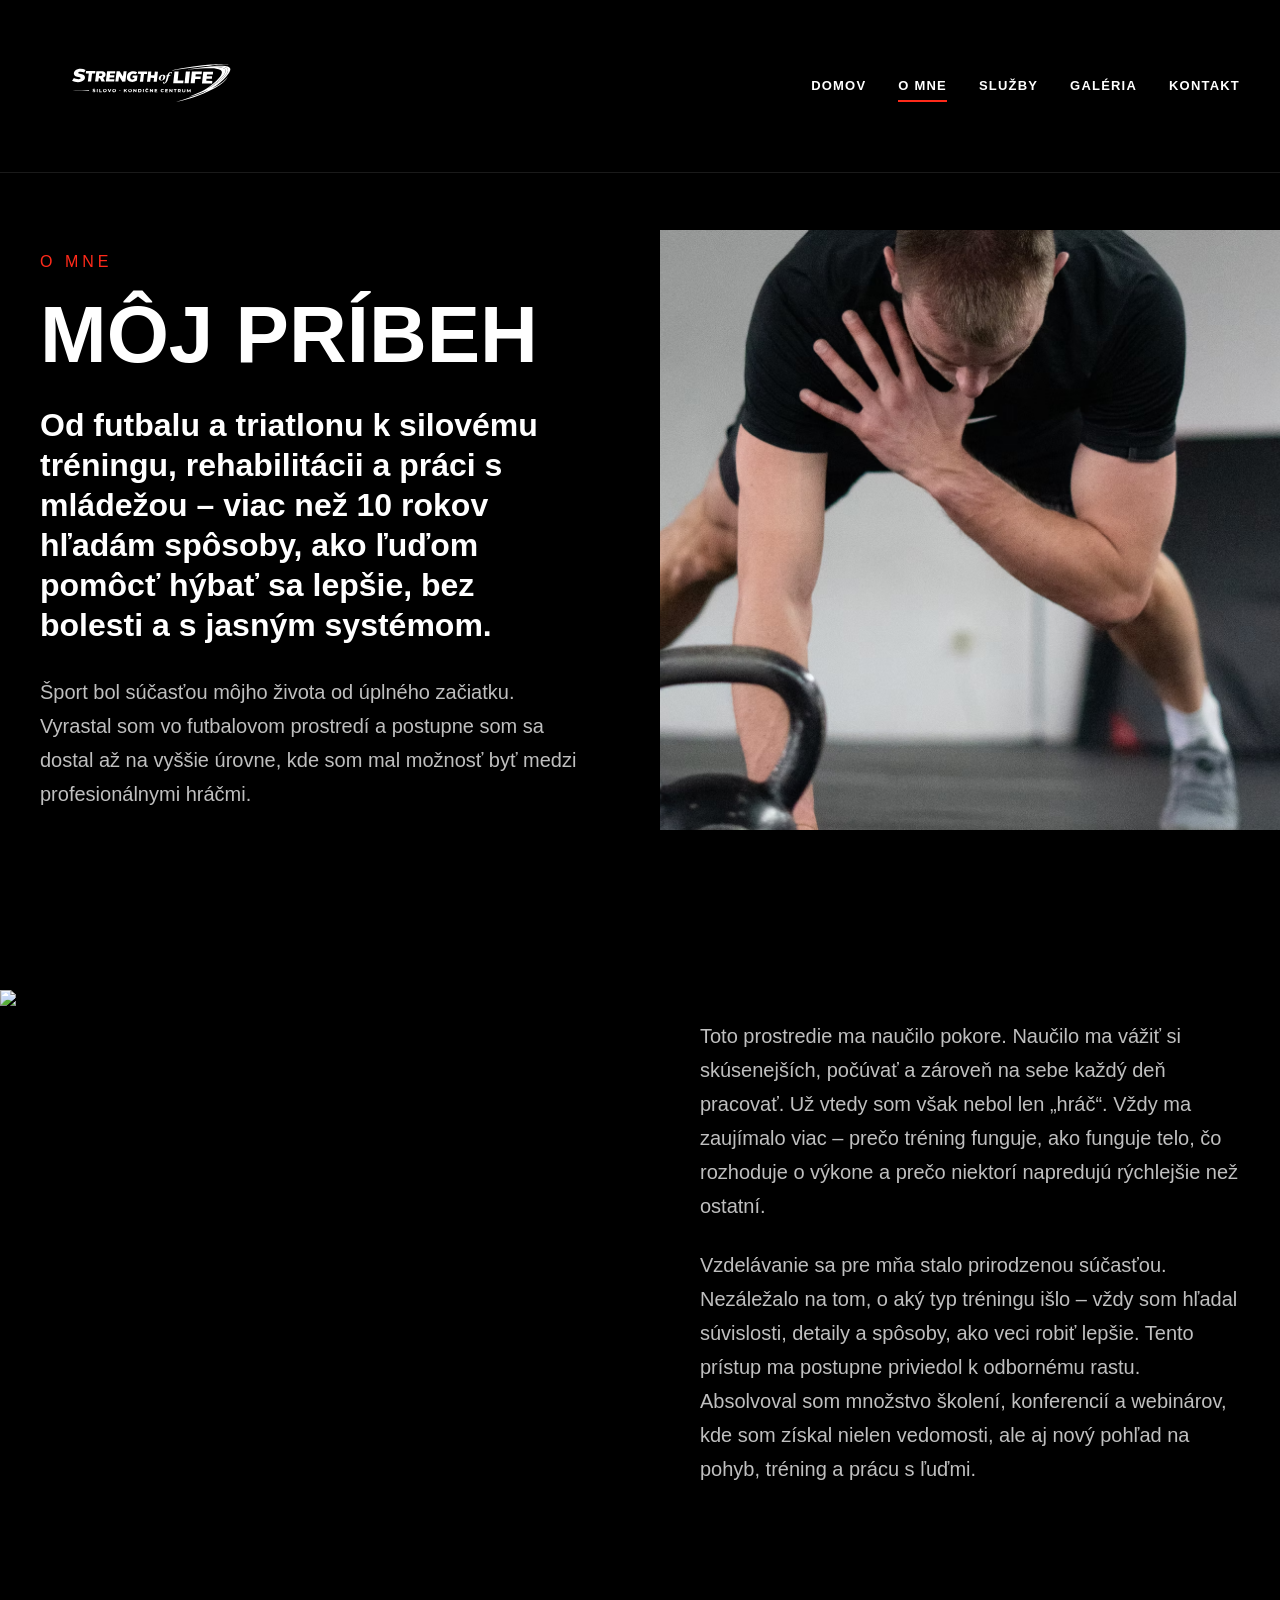
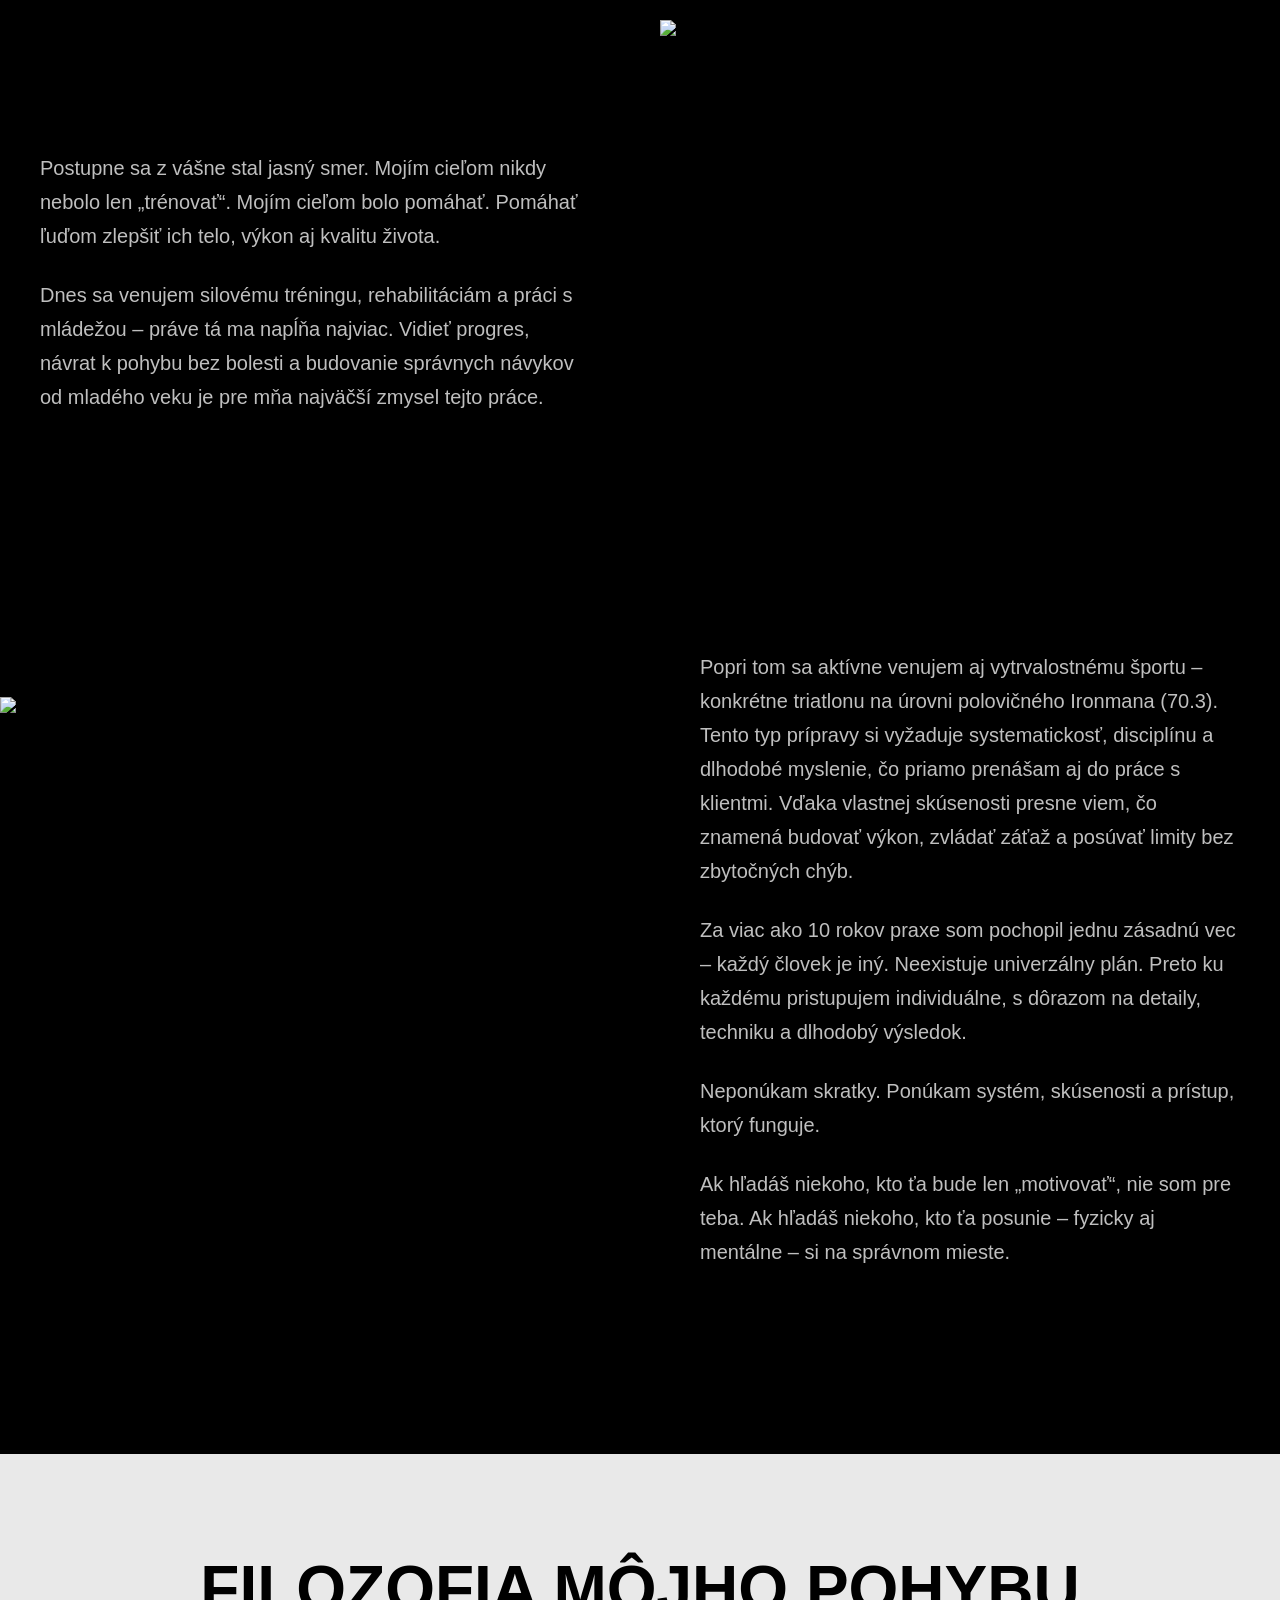
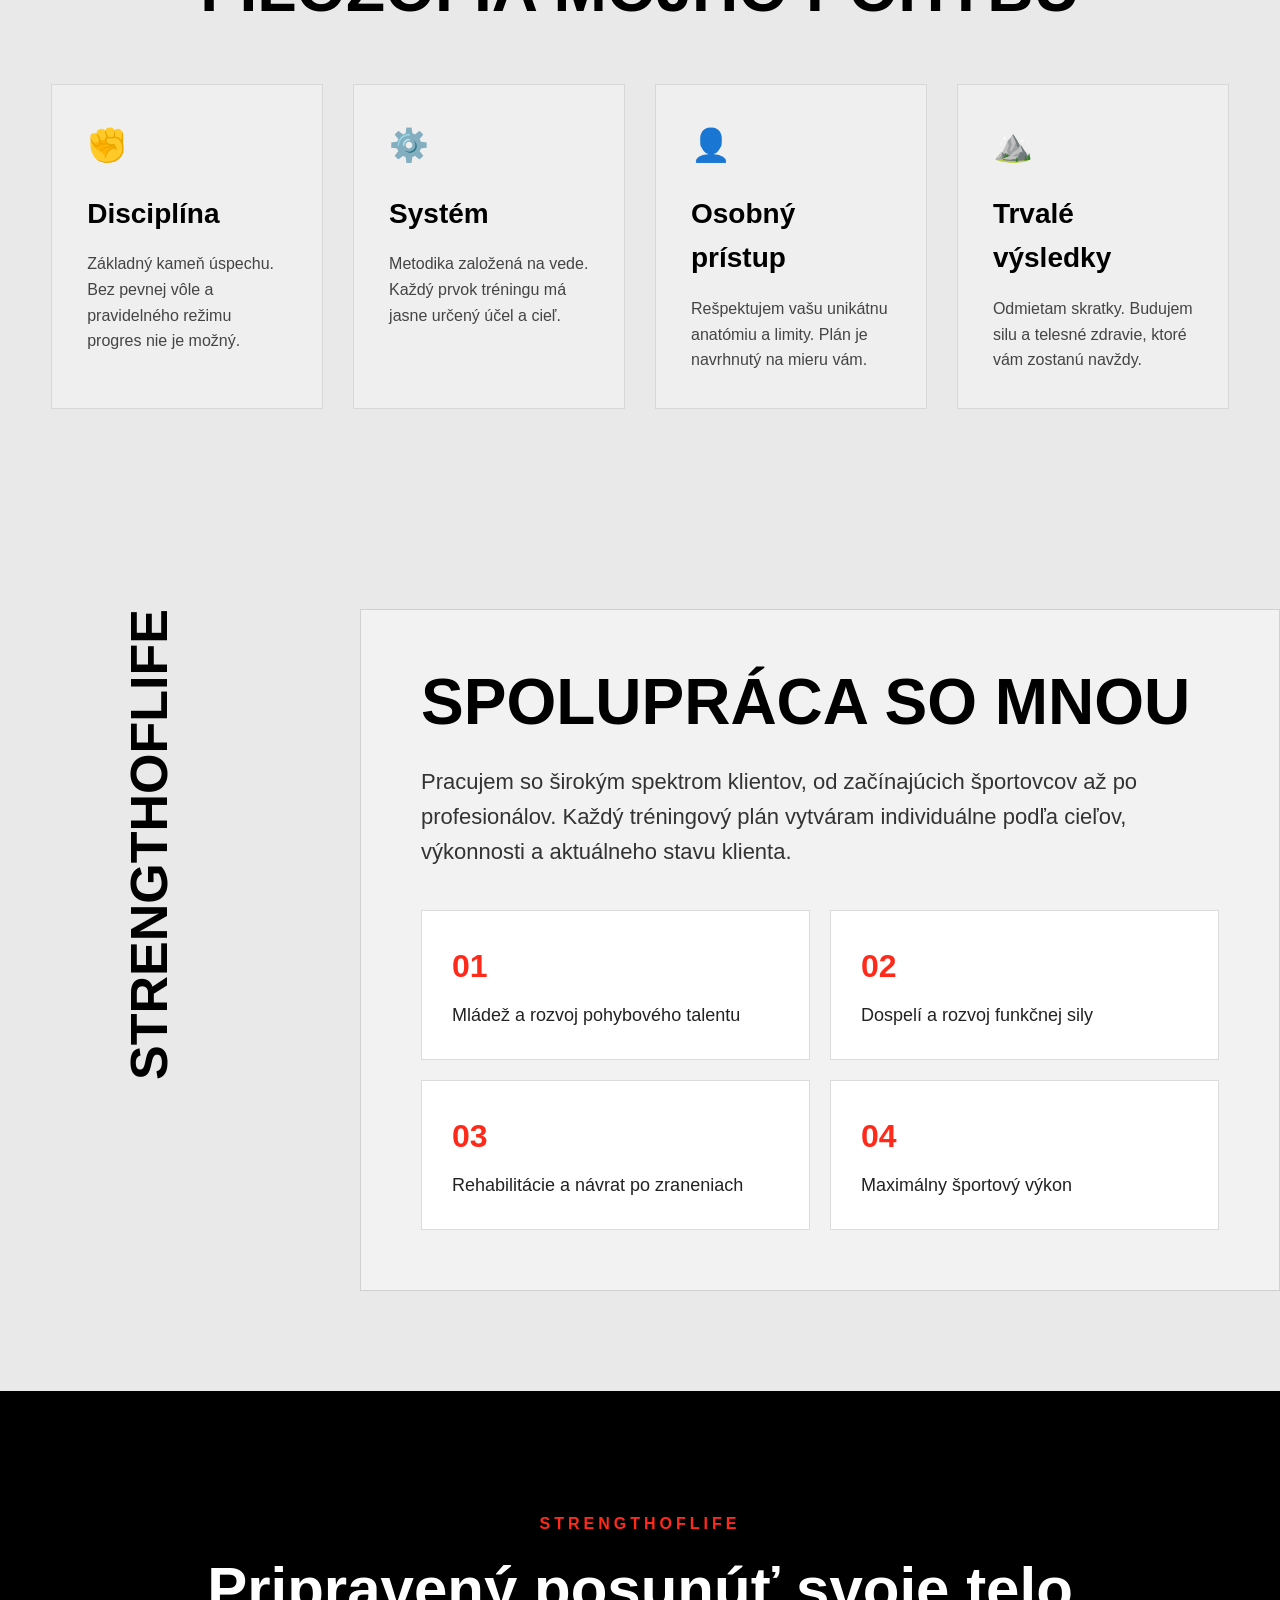
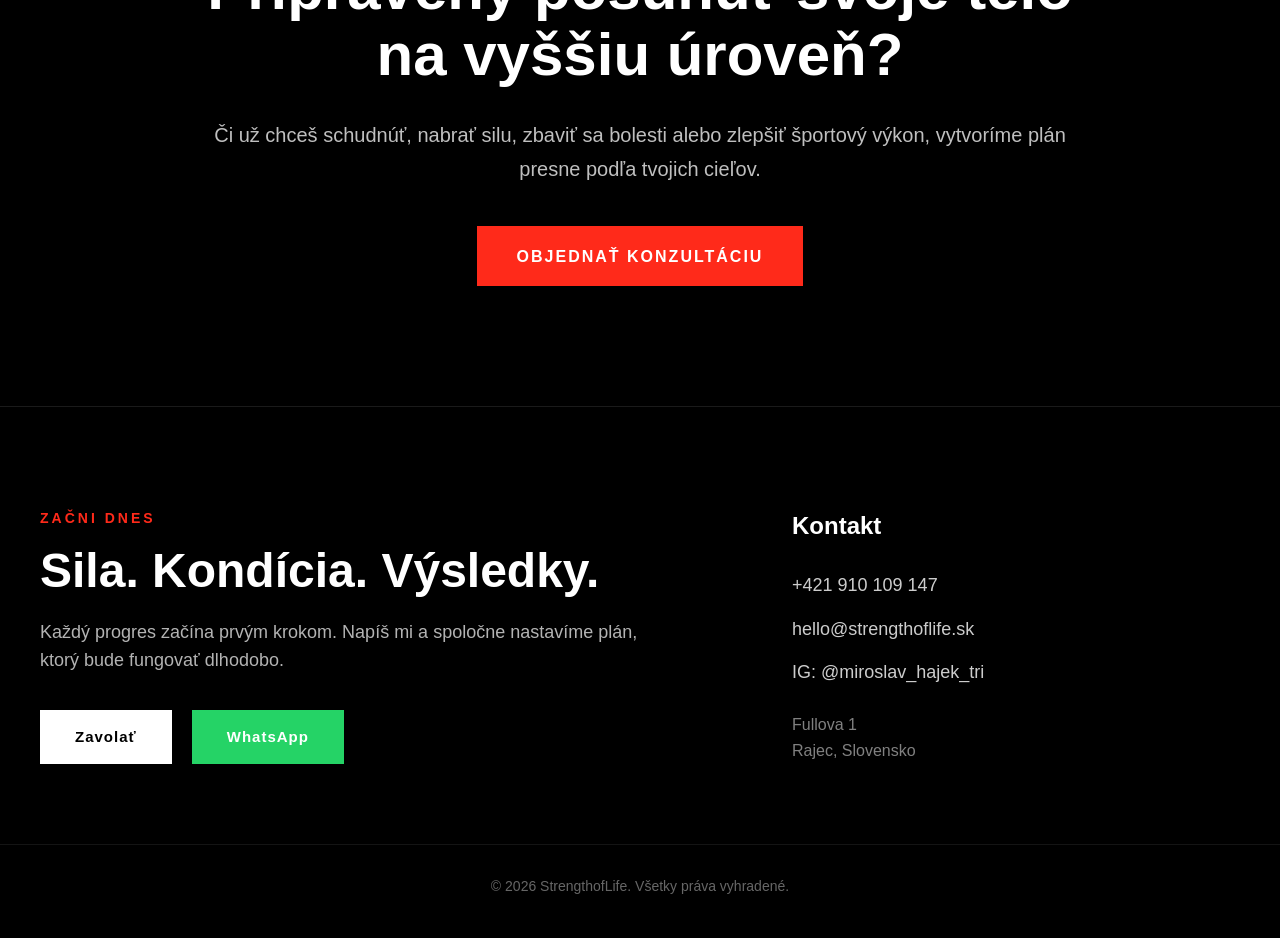
==== commit af7a7509: "Aktualizacia podstranok sluzieb a unified dizajnu" ====
--- a/about.html
+++ b/about.html
@@ -4,14 +4,13 @@
 <head>
     <meta charset="UTF-8">
     <meta name="viewport" content="width=device-width, initial-scale=1.0">
-
     <title>O mne | StrengthofLife</title>
 
     <link rel="stylesheet" href="css/base.css">
     <link rel="stylesheet" href="css/header.css">
-    <link rel="stylesheet" href="css/hero.css">
     <link rel="stylesheet" href="css/responsive.css">
     <link rel="stylesheet" href="css/about.css">
+    <link rel="stylesheet" href="css/footer.css">
 </head>
 
 <body>
@@ -30,8 +29,8 @@
 
         <nav class="nav" id="nav-menu">
             <ul>
-                <li><a href="index.html" class="active">DOMOV</a></li>
-                <li><a href="about.html">O MNE</a></li>
+                <li><a href="index.html">DOMOV</a></li>
+                <li><a href="about.html" class="active">O MNE</a></li>
                 <li><a href="services.html">SLUŽBY</a></li>
                 <li><a href="gallery.html">GALÉRIA</a></li>
                 <li><a href="contact.html">KONTAKT</a></li>
@@ -41,56 +40,42 @@
 </header>
 
 <section class="about-hero">
-
     <div class="about-hero-content">
-
         <div class="about-left">
-
             <span class="about-label">O MNE</span>
-
             <h1>MÔJ PRÍBEH</h1>
-
             <h2>
                 Od futbalu a triatlonu k silovému tréningu,
                 rehabilitácii a práci s mládežou – viac než
                 10 rokov hľadám spôsoby, ako ľuďom pomôcť
                 hýbať sa lepšie, bez bolesti a s jasným systémom.
             </h2>
-
             <p>
                 Šport bol súčasťou môjho života od úplného začiatku.
                 Vyrastal som vo futbalovom prostredí a postupne som
                 sa dostal až na vyššie úrovne, kde som mal možnosť
                 byť medzi profesionálnymi hráčmi.
             </p>
-
         </div>
 
         <div class="about-right">
-            <img src="images/hero.avif" alt="">
-        </div>
-
-    </div>
-
+            <img src="images/hero.avif" alt="Miroslav Hájek">
+        </div>
+    </div>
 </section>
 
 <section class="about-story">
-
     <div class="story-row">
-
         <div class="story-image">
-            <img src="images/about1.jpg" alt="">
-        </div>
-
+            <img src="images/about1.jpg" alt="Tréning">
+        </div>
         <div class="story-text">
-
             <p>
                 Toto prostredie ma naučilo pokore. Naučilo ma vážiť si skúsenejších,
                 počúvať a zároveň na sebe každý deň pracovať. Už vtedy som však nebol len
                 „hráč“. Vždy ma zaujímalo viac – prečo tréning funguje, ako funguje telo,
                 čo rozhoduje o výkone a prečo niektorí napredujú rýchlejšie než ostatní.
             </p>
-
             <p>
                 Vzdelávanie sa pre mňa stalo prirodzenou súčasťou. Nezáležalo na tom,
                 o aký typ tréningu išlo – vždy som hľadal súvislosti, detaily a spôsoby,
@@ -98,44 +83,33 @@
                 Absolvoval som množstvo školení, konferencií a webinárov, kde som získal
                 nielen vedomosti, ale aj nový pohľad na pohyb, tréning a prácu s ľuďmi.
             </p>
-
-        </div>
-
+        </div>
     </div>
 
     <div class="story-row reverse">
-
         <div class="story-image">
-            <img src="images/about2.jpg" alt="">
-        </div>
-
+            <img src="images/about2.jpg" alt="Rehabilitácia">
+        </div>
         <div class="story-text">
-
             <p>
                 Postupne sa z vášne stal jasný smer. Mojím cieľom nikdy nebolo len
                 „trénovať“. Mojím cieľom bolo pomáhať. Pomáhať ľuďom zlepšiť ich telo,
                 výkon aj kvalitu života.
             </p>
-
             <p>
                 Dnes sa venujem silovému tréningu, rehabilitáciám a práci s mládežou –
                 práve tá ma napĺňa najviac. Vidieť progres, návrat k pohybu bez bolesti
                 a budovanie správnych návykov od mladého veku je pre mňa najväčší zmysel
                 tejto práce.
             </p>
-
-        </div>
-
+        </div>
     </div>
 
     <div class="story-row">
-
         <div class="story-image">
-            <img src="images/about3.jpg" alt="">
-        </div>
-
+            <img src="images/about3.jpg" alt="Triatlon">
+        </div>
         <div class="story-text">
-
             <p>
                 Popri tom sa aktívne venujem aj vytrvalostnému športu – konkrétne triatlonu
                 na úrovni polovičného Ironmana (70.3). Tento typ prípravy si vyžaduje
@@ -143,153 +117,122 @@
                 s klientmi. Vďaka vlastnej skúsenosti presne viem, čo znamená budovať výkon,
                 zvládať záťaž a posúvať limity bez zbytočných chýb.
             </p>
-
             <p>
                 Za viac ako 10 rokov praxe som pochopil jednu zásadnú vec – každý človek je iný.
                 Neexistuje univerzálny plán. Preto ku každému pristupujem individuálne,
                 s dôrazom na detaily, techniku a dlhodobý výsledok.
             </p>
-
             <p>
                 Neponúkam skratky. Ponúkam systém, skúsenosti a prístup, ktorý funguje.
             </p>
-
             <p>
                 Ak hľadáš niekoho, kto ťa bude len „motivovať“, nie som pre teba.
                 Ak hľadáš niekoho, kto ťa posunie – fyzicky aj mentálne –
                 si na správnom mieste.
             </p>
-
-        </div>
-
-    </div>
-
+        </div>
+    </div>
 </section>
 
 <section class="philosophy">
-
     <div class="container">
-
         <h2>FILOZOFIA MÔJHO POHYBU</h2>
-
         <div class="philosophy-grid">
-
             <div class="philosophy-card">
                 <div class="icon">✊</div>
-
                 <h3>Disciplína</h3>
-
-                <p>
-                    Základný kameň úspechu. Bez pevnej vôle a pravidelného režimu progres nie je možný.
-                </p>
-            </div>
-
+                <p>Základný kameň úspechu. Bez pevnej vôle a pravidelného režimu progres nie je možný.</p>
+            </div>
             <div class="philosophy-card">
                 <div class="icon">⚙️</div>
-
                 <h3>Systém</h3>
-
-                <p>
-                    Metodika založená na vede. Každý prvok tréningu má jasne určený účel a cieľ.
-                </p>
-            </div>
-
+                <p>Metodika založená na vede. Každý prvok tréningu má jasne určený účel a cieľ.</p>
+            </div>
             <div class="philosophy-card">
                 <div class="icon">👤</div>
-
                 <h3>Osobný prístup</h3>
-
-                <p>
-                    Rešpektujem vašu unikátnu anatómiu a limity. Plán je navrhnutý na mieru vám.
-                </p>
-            </div>
-
+                <p>Rešpektujem vašu unikátnu anatómiu a limity. Plán je navrhnutý na mieru vám.</p>
+            </div>
             <div class="philosophy-card">
                 <div class="icon">⛰️</div>
-
                 <h3>Trvalé výsledky</h3>
-
-                <p>
-                    Odmietam skratky. Budujem silu a telesné zdravie, ktoré vám zostanú navždy.
-                </p>
-            </div>
-
-        </div>
-
-    </div>
-
+                <p>Odmietam skratky. Budujem silu a telesné zdravie, ktoré vám zostanú navždy.</p>
+            </div>
+        </div>
+    </div>
 </section>
 
 <section class="collab">
-
     <div class="collab-content">
-
         <div class="collab-left">
             <span>STRENGTHOFLIFE</span>
         </div>
-
         <div class="collab-right">
-
             <h2>SPOLUPRÁCA SO MNOU</h2>
-
             <p>
                 Pracujem so širokým spektrom klientov, od začínajúcich športovcov až po profesionálov.
                 Každý tréningový plán vytváram individuálne podľa cieľov, výkonnosti a aktuálneho stavu klienta.
             </p>
-
             <div class="collab-grid">
-
                 <div class="collab-item">
                     <h3>01</h3>
                     <p>Mládež a rozvoj pohybového talentu</p>
                 </div>
-
                 <div class="collab-item">
                     <h3>02</h3>
                     <p>Dospelí a rozvoj funkčnej sily</p>
                 </div>
-
                 <div class="collab-item">
                     <h3>03</h3>
                     <p>Rehabilitácie a návrat po zraneniach</p>
                 </div>
-
                 <div class="collab-item">
                     <h3>04</h3>
                     <p>Maximálny športový výkon</p>
                 </div>
-
-            </div>
-
-        </div>
-
-    </div>
-
-</section>
+            </div>
+        </div>
+    </div>
+</section>
+
 <section class="about-cta">
-
     <div class="about-cta-content">
-
         <span>STRENGTHOFLIFE</span>
-
-        <h2>
-            Pripravený posunúť svoje telo
-            na vyššiu úroveň?
-        </h2>
-
+        <h2>Pripravený posunúť svoje telo na vyššiu úroveň?</h2>
         <p>
             Či už chceš schudnúť, nabrať silu, zbaviť sa bolesti
             alebo zlepšiť športový výkon, vytvoríme plán presne
             podľa tvojich cieľov.
         </p>
-
-        <a href="contact.html" class="cta-btn">
-            OBJEDNAŤ KONZULTÁCIU
-        </a>
-
-    </div>
-
-</section>
+        <a href="contact.html" class="cta-btn">OBJEDNAŤ KONZULTÁCIU</a>
+    </div>
+</section>
+
+<footer class="footer">
+    <div class="footer-top">
+        <div class="footer-cta">
+            <span class="footer-label">ZAČNI DNES</span>
+            <h2>Sila. Kondícia. Výsledky.</h2>
+            <p>Každý progres začína prvým krokom. Napíš mi a spoločne nastavíme plán, ktorý bude fungovať dlhodobo.</p>
+            <div class="footer-buttons">
+                <a href="tel:+421910109147" class="footer-btn">Zavolať</a>
+                <a href="https://wa.me/421910109147" target="_blank" class="footer-btn red">WhatsApp</a>
+            </div>
+        </div>
+
+        <div class="footer-contact">
+            <h3>Kontakt</h3>
+            <a href="tel:+421910109147">+421 910 109 147</a>
+            <a href="mailto:hello@strengthoflife.sk">hello@strengthoflife.sk</a>
+            <a href="https://www.instagram.com/miroslav_hajek_tri/" target="_blank">IG: @miroslav_hajek_tri</a>
+            <p>Fullova 1<br>Rajec, Slovensko</p>
+        </div>
+    </div>
+
+    <div class="footer-bottom">
+        <p>© 2026 StrengthofLife. Všetky práva vyhradené.</p>
+    </div>
+</footer>
 
 <script src="js/script.js"></script>
 </body>
--- a/css/header.css
+++ b/css/header.css
@@ -1,12 +1,17 @@
+/* ==========================================
+   HLAVIČKA (HEADER) - JEDNOTNÝ ŠTÝL
+   ========================================== */
+
 .header {
     position: fixed;
     top: 0;
     left: 0;
     width: 100%;
-    z-index: 9999;
-    background: rgba(0, 0, 0, 0.95);
-    backdrop-filter: blur(10px);
-    border-bottom: 1px solid rgba(255, 255, 255, 0.08);
+    background: #000000;
+    z-index: 10000;
+    padding: 16px 0 !important;
+    border-bottom: 1px solid rgba(255, 255, 255, 0.1);
+    box-sizing: border-box;
     transition: transform 0.3s ease;
 }
 
@@ -15,56 +20,75 @@
 }
 
 .header .container {
-    max-width: 1600px;
+    max-width: 1400px;
+    width: 100%;
     margin: 0 auto;
-    padding: 0 30px;
-    height: 80px;
+    padding: 0 40px;
     display: flex;
     justify-content: space-between;
     align-items: center;
-    position: relative;
+    box-sizing: border-box;
+}
+
+/* LOGO - Nastavené na optimálnu šírku 210px */
+.logo {
+    display: flex;
+    align-items: center;
+    text-decoration: none;
 }
 
 .logo img {
-    width: 200px;
-    height: auto;
+    width: 210px !important;
+    height: auto !important;
     display: block;
 }
 
+/* NAVIGÁCIA */
 .nav ul {
     display: flex;
-    align-items: center;
-    gap: 35px;
+    gap: 32px;
     list-style: none;
     margin: 0;
     padding: 0;
+    align-items: center;
 }
 
 .nav a {
-    color: #fff;
+    color: #ffffff;
     text-decoration: none;
-    font-size: 16px;
-    font-weight: 600;
-    letter-spacing: 1px;
-    transition: 0.25s;
+    font-size: 13px;
+    font-weight: 800;
+    letter-spacing: 1.2px;
+    padding: 4px 0;
+    position: relative;
+    transition: color 0.3s ease;
+    display: inline-block;
+    border: none !important;
 }
 
 .nav a:hover {
     color: #ff2a1a;
 }
 
-.nav a.active {
-    border-bottom: 2px solid #ff2a1a;
-    padding-bottom: 4px;
+/* Červený pasik pod aktívnym odkazom a pri hoveri */
+.nav a.active::after,
+.nav a:hover::after {
+    content: '';
+    position: absolute;
+    bottom: -2px;
+    left: 0;
+    width: 100%;
+    height: 2px;
+    background-color: #ff2a1a;
 }
 
-/* Hamburger button */
+/* HAMBURGER PRE MOBILY */
 .hamburger {
     display: none;
     flex-direction: column;
     justify-content: space-between;
-    width: 30px;
-    height: 22px;
+    width: 28px;
+    height: 20px;
     background: transparent;
     border: none;
     cursor: pointer;
@@ -75,14 +99,14 @@
 
 .hamburger span {
     width: 100%;
-    height: 3px;
+    height: 2px;
     background-color: #ffffff;
     border-radius: 2px;
     transition: all 0.3s ease;
 }
 
 .hamburger.open span:nth-child(1) {
-    transform: translateY(9.5px) rotate(45deg);
+    transform: translateY(9px) rotate(45deg);
 }
 
 .hamburger.open span:nth-child(2) {
@@ -90,11 +114,23 @@
 }
 
 .hamburger.open span:nth-child(3) {
-    transform: translateY(-9.5px) rotate(-45deg);
+    transform: translateY(-9px) rotate(-45deg);
 }
 
-/* Mobilné menu */
+/* MOBILNÉ MENU */
 @media (max-width: 992px) {
+    .header {
+        padding: 12px 0 !important;
+    }
+
+    .header .container {
+        padding: 0 20px;
+    }
+
+    .logo img {
+        width: 160px !important;
+    }
+
     .hamburger {
         display: flex;
     }
@@ -119,12 +155,12 @@
 
     .nav ul {
         flex-direction: column;
-        gap: 35px;
+        gap: 30px;
         text-align: center;
     }
 
     .nav a {
-        font-size: 22px;
-        font-weight: 700;
+        font-size: 20px;
+        font-weight: 800;
     }
 }
--- a/css/about.css
+++ b/css/about.css
@@ -1,610 +1,360 @@
-.about-hero{
-    background:#000;
-    padding:180px 0 120px;
-}
-
-.about-hero-content{
-    max-width:1600px;
-    margin:0 auto;
-
-    display:grid;
-    grid-template-columns:1fr 1fr;
-    align-items:center;
-}
-
-.about-left{
-    padding:0 80px;
-}
-
-.about-label{
-    display:inline-block;
-
-    color:#ff2a1a;
-
-    font-size:16px;
-    letter-spacing:4px;
-    text-transform:uppercase;
-
-    margin-bottom:40px;
-}
-
-.about-left h1{
-    color:#fff;
-
-    font-size:140px;
-    line-height:.9;
-    font-weight:900;
-
-    margin-bottom:50px;
-}
-
-.about-left h2{
-    color:#fff;
-
-    font-size:46px;
-    line-height:1.15;
-    font-weight:700;
-
-    margin-bottom:60px;
-}
-
-.about-left p{
-    color:rgba(255,255,255,.75);
-
-    font-size:24px;
-    line-height:1.7;
-
-    max-width:850px;
-}
-
-.about-right{
-    height:900px;
-}
-
-.about-right img{
-    width:100%;
-    height:100%;
-
-    object-fit:cover;
-}
-@media(max-width:992px){
-
-    .about-hero-content{
-        grid-template-columns:1fr;
-    }
-
-    .about-left{
-        padding:0 30px;
-        margin-bottom:60px;
-    }
-
-    .about-left h1{
-        font-size:72px;
-    }
-
-    .about-left h2{
-        font-size:28px;
-    }
-
-    .about-left p{
-        font-size:18px;
-    }
-
-    .about-right{
-        height:500px;
-    }
-
-}
-.about-story{
-    background:#000;
-    padding:120px 0;
-}
-
-.story-grid{
-    max-width:1600px;
-    margin:0 auto;
-
-    display:grid;
-    grid-template-columns:1fr 1fr;
-    gap:100px;
-
-    align-items:start;
-}
-
-.story-image img{
-    width:100%;
-    display:block;
-}
-
-.story-text{
-    color:rgba(255,255,255,.8);
-    font-size:24px;
-    line-height:1.8;
-}
-
-.about-story{
-    background:#000;
-    padding:120px 0;
-}
-
-
-
-.story-text p{
-    color:rgba(255,255,255,.75);
-    font-size:24px;
-    line-height:1.7;
-    margin-bottom:60px;
-}
-
-
-@media(max-width:992px){
-
-    .story-grid{
-        grid-template-columns:1fr;
-    }
-
-    .story-text{
-        padding:0 30px;
-    }
-
-    .story-text p{
-        font-size:18px;
-        margin-bottom:40px;
-    }
-
-}
-.about-story{
-    background:#000;
-    padding:120px 0;
-}
-
-.story-row{
-    max-width:1600px;
-    margin:0 auto 120px;
-
-    display:grid;
-    grid-template-columns:1fr 1fr;
-    align-items:center;
-}
-
-.story-row.reverse .story-image{
-    order:2;
-}
-
-.story-row.reverse .story-text{
-    order:1;
-}
-
-.story-text{
-    padding:0 80px;
-}
-
-.story-text p{
-    color:rgba(255,255,255,.75);
-    font-size:24px;
-    line-height:1.7;
-    margin-bottom:30px;
-}
-
-.story-image{
-    height:700px;
-}
-
-.story-image img{
-    width:100%;
-    height:100%;
-    object-fit:cover;
-}
-.philosophy{
-    background:#e9e9e9;
-    padding:140px 0;
-}
-
-.philosophy .container{
-    max-width:1600px;
-    margin:0 auto;
-}
-
-.philosophy h2{
-    text-align:center;
-
-    font-size:96px;
-    font-weight:900;
-    line-height:1;
-
-    color:#000;
-
-    margin-bottom:100px;
-}
-
-.philosophy-grid{
-    display:grid;
-    grid-template-columns:repeat(4,1fr);
-    gap:30px;
-}
-
-.philosophy-card{
-    background:#efefef;
-    border:1px solid #d7d7d7;
-
-    padding:40px;
-
-    min-height:330px;
-}
-
-.philosophy-card .icon{
-    width:48px;
-    height:48px;
-
-    display:flex;
-    align-items:center;
-    justify-content:center;
-
-    font-size:32px;
-
-    margin-bottom:40px;
-}
-
-.philosophy-card h3{
-    font-size:34px;
-    font-weight:800;
-
-    color:#000;
-
-    margin-bottom:25px;
-}
-
-.philosophy-card p{
-    font-size:18px;
-    line-height:1.6;
-
-    color:#444;
-}
-
-@media(max-width:1200px){
-
-    .philosophy-grid{
-        grid-template-columns:repeat(2,1fr);
-    }
-
-    .philosophy h2{
-        font-size:60px;
-    }
-
-}
-
-@media(max-width:768px){
-
-    .philosophy-grid{
-        grid-template-columns:1fr;
-    }
-
-    .philosophy h2{
-        font-size:42px;
-    }
-
-}
-.collab{
-    background:#e9e9e9;
-    padding:140px 0;
-}
-
-.collab-content{
-    max-width:1600px;
-    margin:0 auto;
-
-    display:grid;
-    grid-template-columns:400px 1fr;
-    gap:120px;
-
-    align-items:start;
-}
-
-.collab-left{
-    display:flex;
-    align-items:center;
-    justify-content:center;
-
-    min-height:500px;
-}
-
-.collab-left span{
-    font-size:64px;
-    font-weight:900;
-    line-height:1;
-
-    color:#000;
-
-    writing-mode:vertical-rl;
-    transform:rotate(180deg);
-}
-
-.collab-right{
-    background:#f2f2f2;
-    border:1px solid #d0d0d0;
-
-    padding:80px;
-}
-
-.collab-right h2{
-    font-size:90px;
-    line-height:.95;
-    font-weight:900;
-
-    color:#000;
-
-    margin-bottom:50px;
-}
-
-.collab-right > p{
-    font-size:28px;
-    line-height:1.6;
-
-    color:#333;
-
-    max-width:900px;
-
-    margin-bottom:70px;
-}
-
-.collab-grid{
-    display:grid;
-    grid-template-columns:repeat(2,1fr);
-    gap:25px;
-}
-
-.collab-item{
-    background:#fff;
-    border:1px solid #dcdcdc;
-
-    padding:35px;
-}
-
-.collab-item h3{
-    font-size:42px;
-    font-weight:900;
-
-    color:#ff2a1a;
-
-    margin-bottom:15px;
-}
-
-.collab-item p{
-    font-size:24px;
-    line-height:1.5;
-
-    color:#222;
-}
-
-@media(max-width:1200px){
-
-    .collab-content{
-        grid-template-columns:1fr;
-        gap:60px;
-    }
-
-    .collab-left{
-        min-height:auto;
-    }
-
-    .collab-left span{
-        writing-mode:initial;
-        transform:none;
-        font-size:48px;
-    }
-
-    .collab-right h2{
-        font-size:56px;
-    }
-
-    .collab-grid{
-        grid-template-columns:1fr;
-    }
-
-}
-.about-cta{
-    background:#000;
-    padding:180px 0;
-    text-align:center;
-}
-
-.about-cta-content{
-    max-width:1000px;
-    margin:0 auto;
-}
-
-.about-cta span{
-    display:block;
-
-    color:#ff2a1a;
-
-    font-size:16px;
-    font-weight:700;
-    letter-spacing:4px;
-
-    margin-bottom:30px;
-}
-
-.about-cta h2{
-    color:#fff;
-
-    font-size:90px;
-    line-height:1;
-
-    font-weight:900;
-
-    margin-bottom:40px;
-}
-
-.about-cta p{
-    color:rgba(255,255,255,.75);
-
-    font-size:26px;
-    line-height:1.7;
-
-    max-width:800px;
-    margin:0 auto 60px;
-}
-
-.cta-btn{
-    display:inline-flex;
-    align-items:center;
-    justify-content:center;
-
-    height:70px;
-    padding:0 50px;
-
-    background:#ff2a1a;
-    color:#fff;
-
-    font-size:16px;
-    font-weight:700;
-    letter-spacing:2px;
-
-    text-decoration:none;
-
-    transition:.3s;
-}
-
-.cta-btn:hover{
-    background:#fff;
-    color:#000;
-}
-
-@media(max-width:992px){
-
-    .about-cta{
-        padding:120px 30px;
-    }
-
-    .about-cta h2{
-        font-size:52px;
-    }
-
-    .about-cta p{
-        font-size:20px;
-    }
-
-}
-.header{
-    position:fixed;
-    top:0;
-    left:0;
-    width:100%;
-
-    z-index:9999;
-
-    background:rgba(0,0,0,.92);
-    backdrop-filter:blur(10px);
-
-    border-bottom:1px solid rgba(255,255,255,.08);
-}
-
-.header .container{
-    max-width:1600px;
-    margin:0 auto;
-
-    padding:0 60px;
-
-    height:110px;
-
-    display:flex;
-    align-items:center;
-    justify-content:space-between;
-}
-
-.logo{
-    display:flex;
-    align-items:center;
-}
-
-.logo img{
-    width:260px;
-    height:auto;
-    display:block;
-}
-
-.nav ul{
-    display:flex;
-    gap:60px;
-
-    list-style:none;
-    margin:0;
-    padding:0;
-}
-
-.nav a{
-    color:#fff;
-    text-decoration:none;
-
-    font-size:18px;
-    font-weight:600;
-    letter-spacing:1px;
-
-    transition:.3s;
-}
-
-.nav a:hover{
-    color:#ff2a1a;
-}
-.header{
-    position:fixed;
-    top:0;
-    left:0;
-    width:100%;
-
-    z-index:9999;
-
-    background:rgba(0,0,0,.92);
-    backdrop-filter:blur(10px);
-
-    border-bottom:1px solid rgba(255,255,255,.08);
-}
-
-.header .container{
-    max-width:1600px;
-    margin:0 auto;
-
-    padding:0 60px;
-
-    height:110px;
-
-    display:flex;
-    align-items:center;
-    justify-content:space-between;
-}
-
-.logo{
-    display:flex;
-    align-items:center;
-}
-
-.logo img{
-    width:260px;
-    height:auto;
-    display:block;
-}
-
-.nav ul{
-    display:flex;
-    gap:60px;
-
-    list-style:none;
-    margin:0;
-    padding:0;
-}
-
-.nav a{
-    color:#fff;
-    text-decoration:none;
-
-    font-size:18px;
-    font-weight:600;
-    letter-spacing:1px;
-
-    transition:.3s;
-}
-
-.nav a:hover{
-    color:#ff2a1a;
+/* ABOUT HERO */
+.about-hero {
+    background: #000;
+    padding: 140px 0 80px;
+}
+
+.about-hero-content {
+    max-width: 1600px;
+    margin: 0 auto;
+    display: grid;
+    grid-template-columns: 1fr 1fr;
+    align-items: center;
+    gap: 40px;
+}
+
+.about-left {
+    padding: 0 40px;
+}
+
+.about-label {
+    display: inline-block;
+    color: #ff2a1a;
+    font-size: 16px;
+    letter-spacing: 4px;
+    text-transform: uppercase;
+    margin-bottom: 20px;
+}
+
+.about-left h1 {
+    color: #fff;
+    font-size: 80px;
+    line-height: 1;
+    font-weight: 900;
+    margin-bottom: 30px;
+}
+
+.about-left h2 {
+    color: #fff;
+    font-size: 32px;
+    line-height: 1.25;
+    font-weight: 700;
+    margin-bottom: 30px;
+}
+
+.about-left p {
+    color: rgba(255, 255, 255, .75);
+    font-size: 20px;
+    line-height: 1.7;
+}
+
+.about-right {
+    height: 600px;
+}
+
+.about-right img {
+    width: 100%;
+    height: 100%;
+    object-fit: cover;
+}
+
+/* ABOUT STORY */
+.about-story {
+    background: #000;
+    padding: 80px 0;
+}
+
+.story-row {
+    max-width: 1600px;
+    margin: 0 auto 80px;
+    display: grid;
+    grid-template-columns: 1fr 1fr;
+    align-items: center;
+    gap: 40px;
+}
+
+.story-row.reverse .story-image {
+    order: 2;
+}
+
+.story-row.reverse .story-text {
+    order: 1;
+}
+
+.story-text {
+    padding: 0 40px;
+}
+
+.story-text p {
+    color: rgba(255, 255, 255, .75);
+    font-size: 20px;
+    line-height: 1.7;
+    margin-bottom: 25px;
+}
+
+.story-image {
+    height: 550px;
+}
+
+.story-image img {
+    width: 100%;
+    height: 100%;
+    object-fit: cover;
+}
+
+/* PHILOSOPHY */
+.philosophy {
+    background: #e9e9e9;
+    padding: 100px 0;
+}
+
+.philosophy .container {
+    max-width: 1600px;
+    margin: 0 auto;
+}
+
+.philosophy h2 {
+    text-align: center;
+    font-size: 64px;
+    font-weight: 900;
+    line-height: 1.1;
+    color: #000;
+    margin-bottom: 60px;
+}
+
+.philosophy-grid {
+    display: grid;
+    grid-template-columns: repeat(4, 1fr);
+    gap: 30px;
+}
+
+.philosophy-card {
+    background: #efefef;
+    border: 1px solid #d7d7d7;
+    padding: 35px;
+    min-height: 280px;
+}
+
+.philosophy-card .icon {
+    font-size: 32px;
+    margin-bottom: 20px;
+}
+
+.philosophy-card h3 {
+    font-size: 28px;
+    font-weight: 800;
+    color: #000;
+    margin-bottom: 15px;
+}
+
+.philosophy-card p {
+    font-size: 16px;
+    line-height: 1.6;
+    color: #444;
+}
+
+/* COLLAB */
+.collab {
+    background: #e9e9e9;
+    padding: 100px 0;
+}
+
+.collab-content {
+    max-width: 1600px;
+    margin: 0 auto;
+    display: grid;
+    grid-template-columns: 300px 1fr;
+    gap: 60px;
+    align-items: start;
+}
+
+.collab-left {
+    display: flex;
+    align-items: center;
+    justify-content: center;
+    min-height: 400px;
+}
+
+.collab-left span {
+    font-size: 52px;
+    font-weight: 900;
+    color: #000;
+    writing-mode: vertical-rl;
+    transform: rotate(180deg);
+}
+
+.collab-right {
+    background: #f2f2f2;
+    border: 1px solid #d0d0d0;
+    padding: 60px;
+}
+
+.collab-right h2 {
+    font-size: 64px;
+    line-height: 1;
+    font-weight: 900;
+    color: #000;
+    margin-bottom: 30px;
+}
+
+.collab-right > p {
+    font-size: 22px;
+    line-height: 1.6;
+    color: #333;
+    margin-bottom: 40px;
+}
+
+.collab-grid {
+    display: grid;
+    grid-template-columns: repeat(2, 1fr);
+    gap: 20px;
+}
+
+.collab-item {
+    background: #fff;
+    border: 1px solid #dcdcdc;
+    padding: 30px;
+}
+
+.collab-item h3 {
+    font-size: 32px;
+    font-weight: 900;
+    color: #ff2a1a;
+    margin-bottom: 10px;
+}
+
+.collab-item p {
+    font-size: 18px;
+    line-height: 1.5;
+    color: #222;
+}
+
+/* ABOUT CTA */
+.about-cta {
+    background: #000;
+    padding: 120px 20px;
+    text-align: center;
+}
+
+.about-cta-content {
+    max-width: 900px;
+    margin: 0 auto;
+}
+
+.about-cta span {
+    display: block;
+    color: #ff2a1a;
+    font-size: 16px;
+    font-weight: 700;
+    letter-spacing: 4px;
+    margin-bottom: 20px;
+}
+
+.about-cta h2 {
+    color: #fff;
+    font-size: 60px;
+    line-height: 1.1;
+    font-weight: 900;
+    margin-bottom: 30px;
+}
+
+.about-cta p {
+    color: rgba(255, 255, 255, .75);
+    font-size: 20px;
+    line-height: 1.7;
+    margin: 0 auto 40px;
+}
+
+.cta-btn {
+    display: inline-flex;
+    align-items: center;
+    justify-content: center;
+    height: 60px;
+    padding: 0 40px;
+    background: #ff2a1a;
+    color: #fff;
+    font-size: 16px;
+    font-weight: 700;
+    letter-spacing: 2px;
+    text-decoration: none;
+    transition: .3s;
+}
+
+.cta-btn:hover {
+    background: #fff;
+    color: #000;
+}
+
+/* RESPONSIVE OPRAVY PRE MOBIL A TABLET */
+@media (max-width: 992px) {
+    .about-hero {
+        padding: 100px 0 60px;
+    }
+
+    .about-hero-content,
+    .story-row {
+        grid-template-columns: 1fr;
+        gap: 30px;
+    }
+
+    .story-row.reverse .story-image {
+        order: initial;
+    }
+
+    .story-row.reverse .story-text {
+        order: initial;
+    }
+
+    .about-left,
+    .story-text {
+        padding: 0 20px;
+    }
+
+    .about-left h1 {
+        font-size: 48px;
+    }
+
+    .about-left h2 {
+        font-size: 24px;
+    }
+
+    .about-left p,
+    .story-text p {
+        font-size: 17px;
+    }
+
+    .about-right,
+    .story-image {
+        height: 350px;
+    }
+
+    .philosophy h2,
+    .collab-right h2,
+    .about-cta h2 {
+        font-size: 38px;
+    }
+
+    .philosophy-grid,
+    .collab-grid {
+        grid-template-columns: 1fr;
+    }
+
+    .collab-content {
+        grid-template-columns: 1fr;
+        gap: 30px;
+    }
+
+    .collab-left {
+        min-height: auto;
+    }
+
+    .collab-left span {
+        writing-mode: horizontal-tb;
+        transform: none;
+        font-size: 32px;
+    }
+
+    .collab-right {
+        padding: 30px 20px;
+    }
 }
--- a/css/footer.css
+++ b/css/footer.css
@@ -0,0 +1,143 @@
+.footer {
+    background: #000000;
+    color: #ffffff;
+    padding: 100px 0 40px;
+    border-top: 1px solid rgba(255, 255, 255, 0.1);
+}
+
+.footer-top {
+    max-width: 1500px;
+    margin: 0 auto;
+    padding: 0 40px;
+    display: grid;
+    grid-template-columns: 1.2fr 0.8fr;
+    gap: 80px;
+    margin-bottom: 80px;
+}
+
+.footer-label {
+    display: block;
+    color: #ff2a1a;
+    font-size: 14px;
+    font-weight: 700;
+    letter-spacing: 3px;
+    margin-bottom: 15px;
+}
+
+.footer-cta h2 {
+    font-size: 48px;
+    font-weight: 900;
+    line-height: 1.1;
+    margin-bottom: 20px;
+    color: #ffffff;
+}
+
+.footer-cta p {
+    color: rgba(255, 255, 255, 0.7);
+    font-size: 18px;
+    line-height: 1.6;
+    max-width: 600px;
+    margin-bottom: 35px;
+}
+
+.footer-buttons {
+    display: flex;
+    gap: 20px;
+}
+
+.footer-btn {
+    display: inline-flex;
+    align-items: center;
+    justify-content: center;
+    padding: 15px 35px;
+    background: #ffffff;
+    color: #000000;
+    font-weight: 700;
+    font-size: 15px;
+    letter-spacing: 1px;
+    text-decoration: none;
+    transition: 0.3s ease;
+}
+
+.footer-btn:hover {
+    background: #e0e0e0;
+}
+
+.footer-btn.red {
+    background: #25d366; /* WhatsApp zelená alebo #ff2a1a pre červenú */
+    color: #ffffff;
+}
+
+.footer-btn.red:hover {
+    opacity: 0.9;
+}
+
+.footer-contact h3 {
+    font-size: 24px;
+    font-weight: 700;
+    margin-bottom: 25px;
+    color: #ffffff;
+}
+
+.footer-contact a {
+    display: block;
+    color: rgba(255, 255, 255, 0.8);
+    font-size: 18px;
+    text-decoration: none;
+    margin-bottom: 15px;
+    transition: 0.25s;
+}
+
+.footer-contact a:hover {
+    color: #ff2a1a;
+}
+
+.footer-contact p {
+    color: rgba(255, 255, 255, 0.5);
+    font-size: 16px;
+    line-height: 1.6;
+    margin-top: 25px;
+}
+
+.footer-bottom {
+    max-width: 1500px;
+    margin: 0 auto;
+    padding: 30px 40px 0;
+    border-top: 1px solid rgba(255, 255, 255, 0.08);
+    text-align: center;
+}
+
+.footer-bottom p {
+    color: rgba(255, 255, 255, 0.4);
+    font-size: 14px;
+}
+
+/* RESPONSIVE FOOTER */
+@media (max-width: 992px) {
+    .footer {
+        padding: 60px 0 30px;
+    }
+
+    .footer-top {
+        grid-template-columns: 1fr;
+        gap: 50px;
+        padding: 0 20px;
+        margin-bottom: 50px;
+    }
+
+    .footer-cta h2 {
+        font-size: 32px;
+    }
+
+    .footer-buttons {
+        flex-direction: column;
+    }
+
+    .footer-btn {
+        width: 100%;
+    }
+
+    .footer-bottom {
+        padding: 20px 20px 0;
+    }
+}
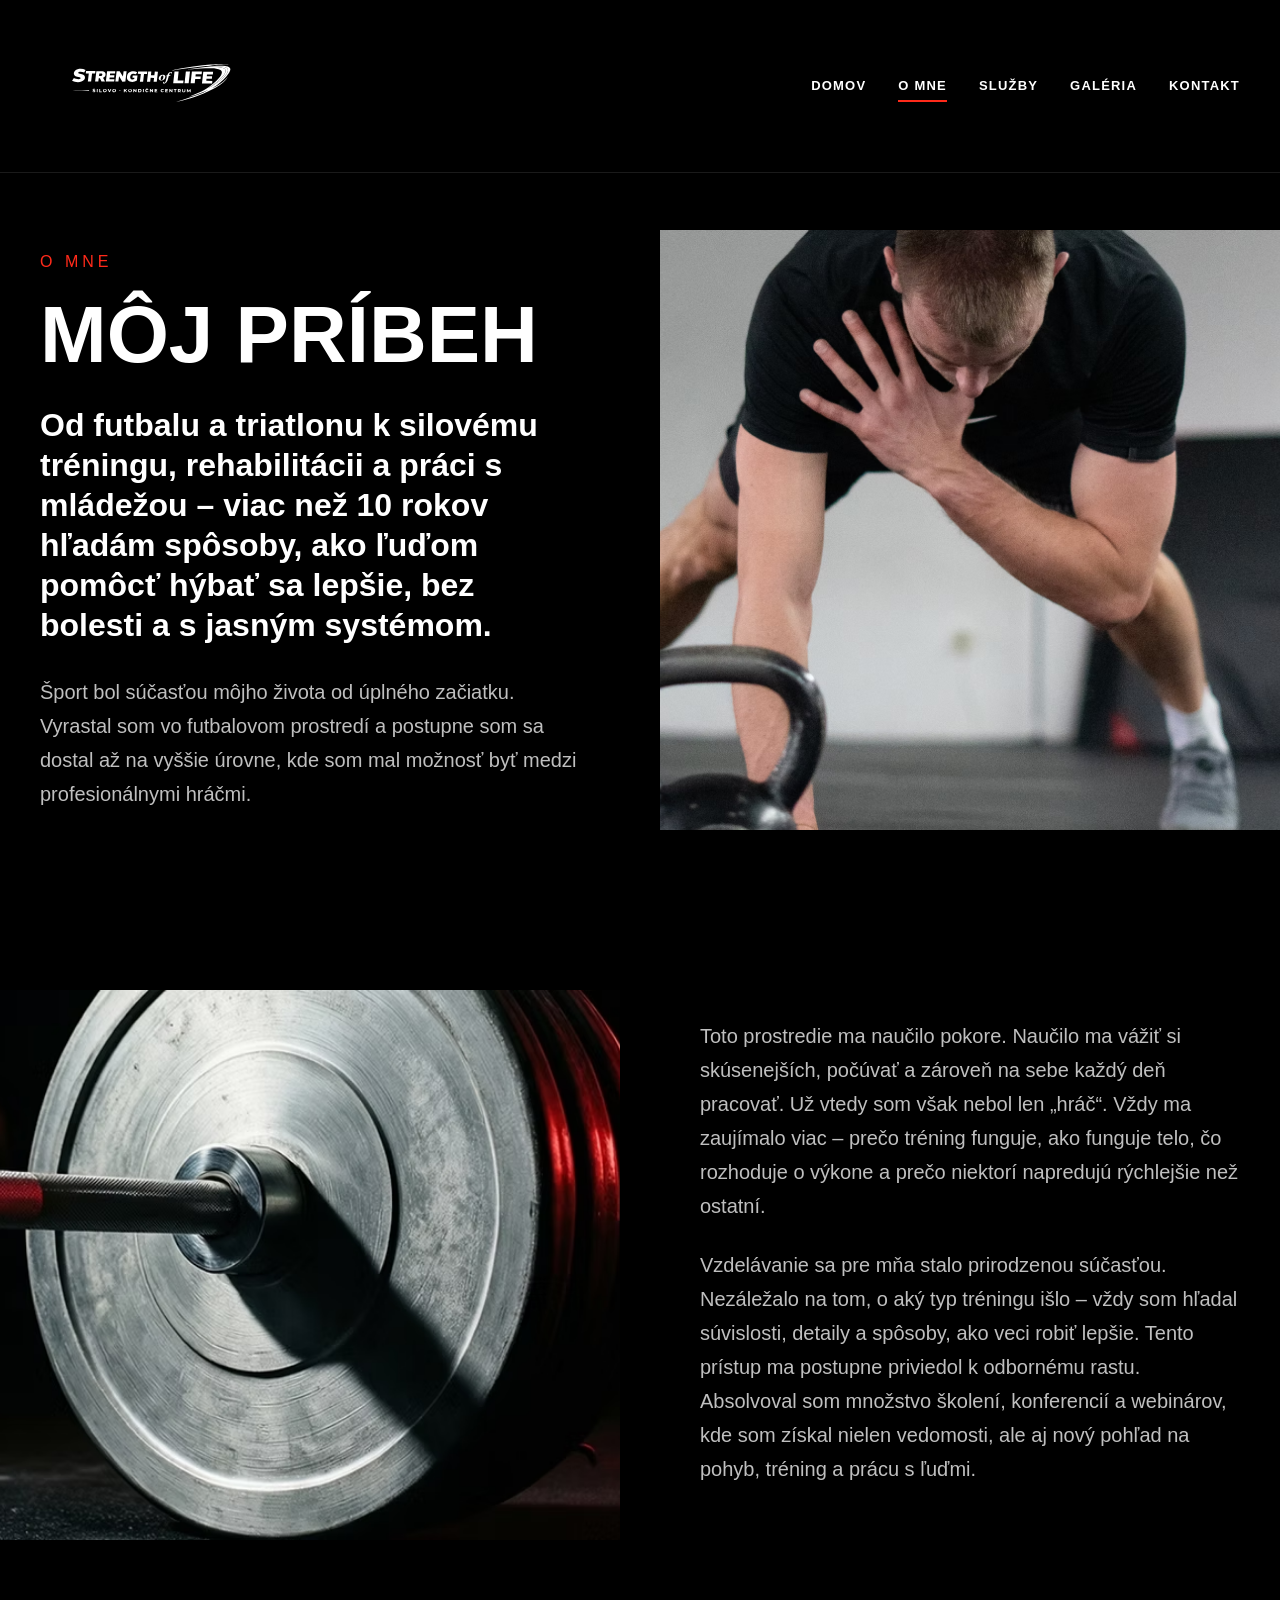
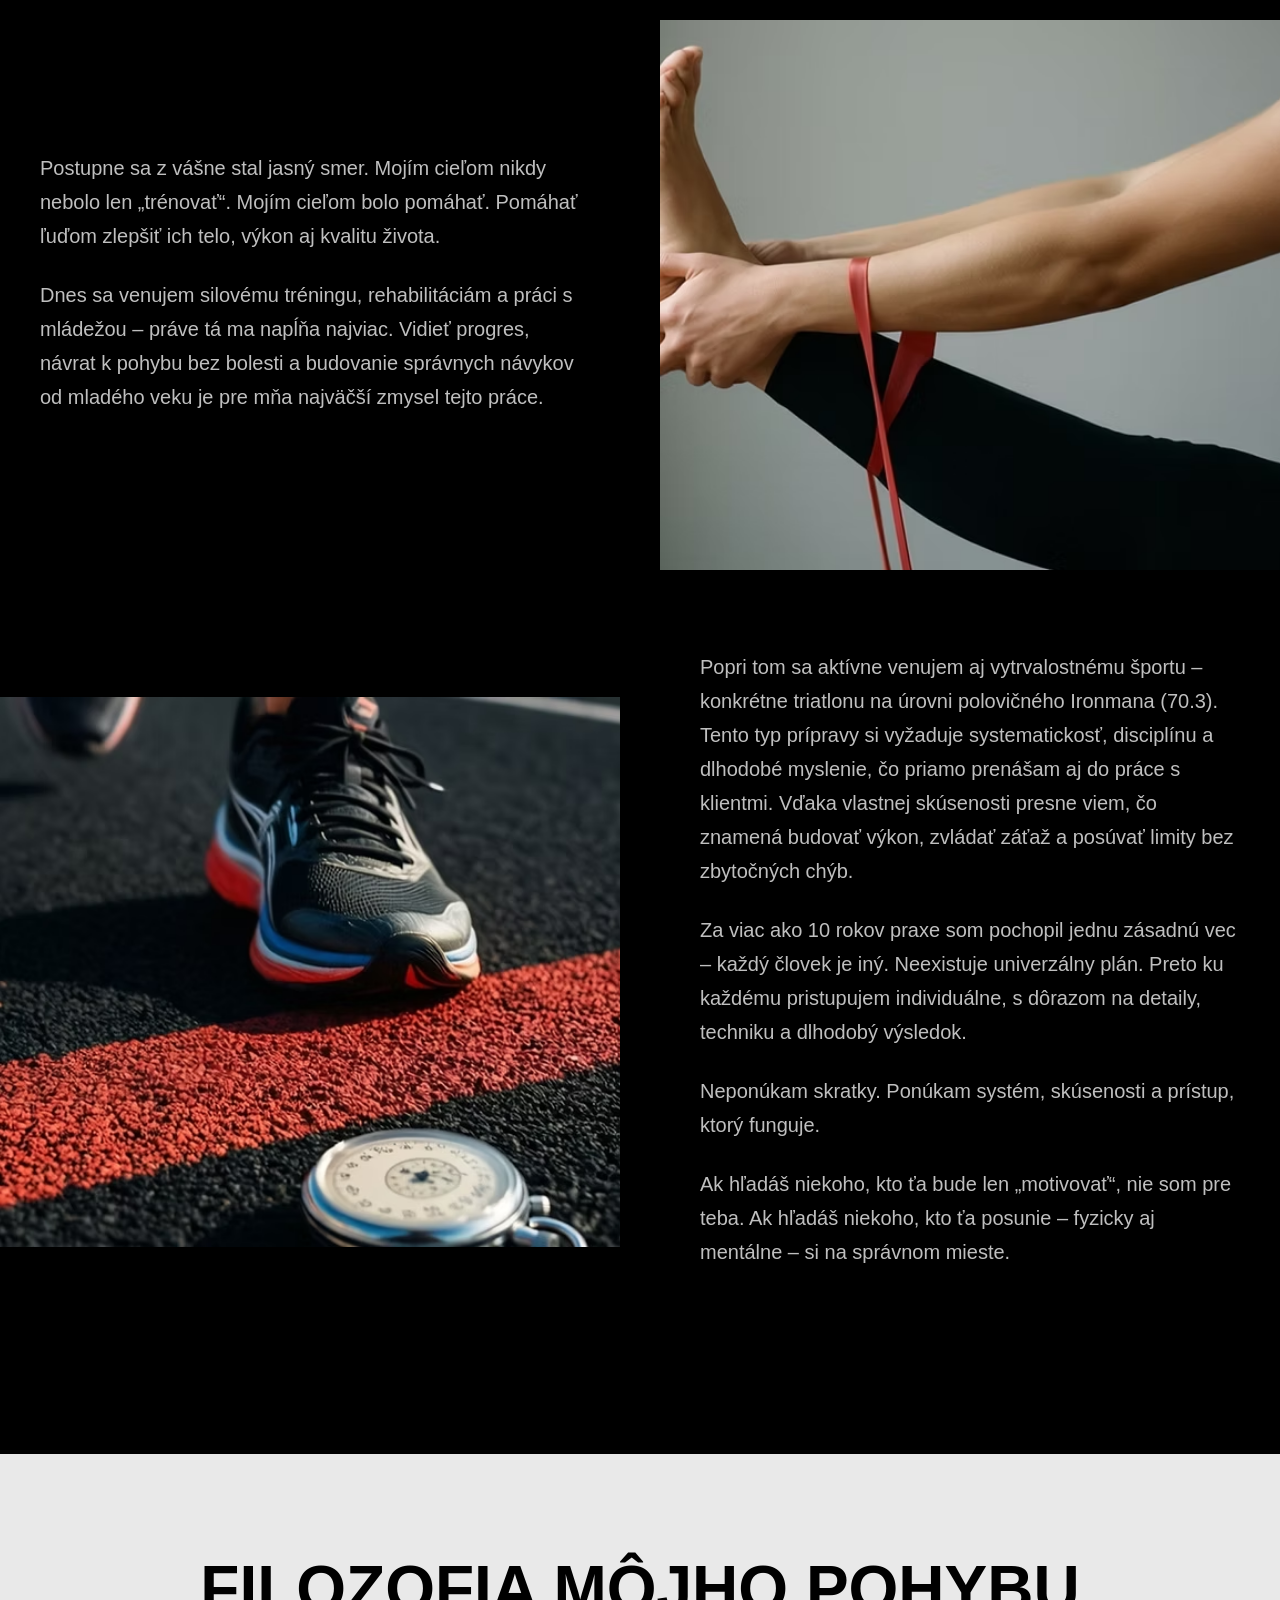
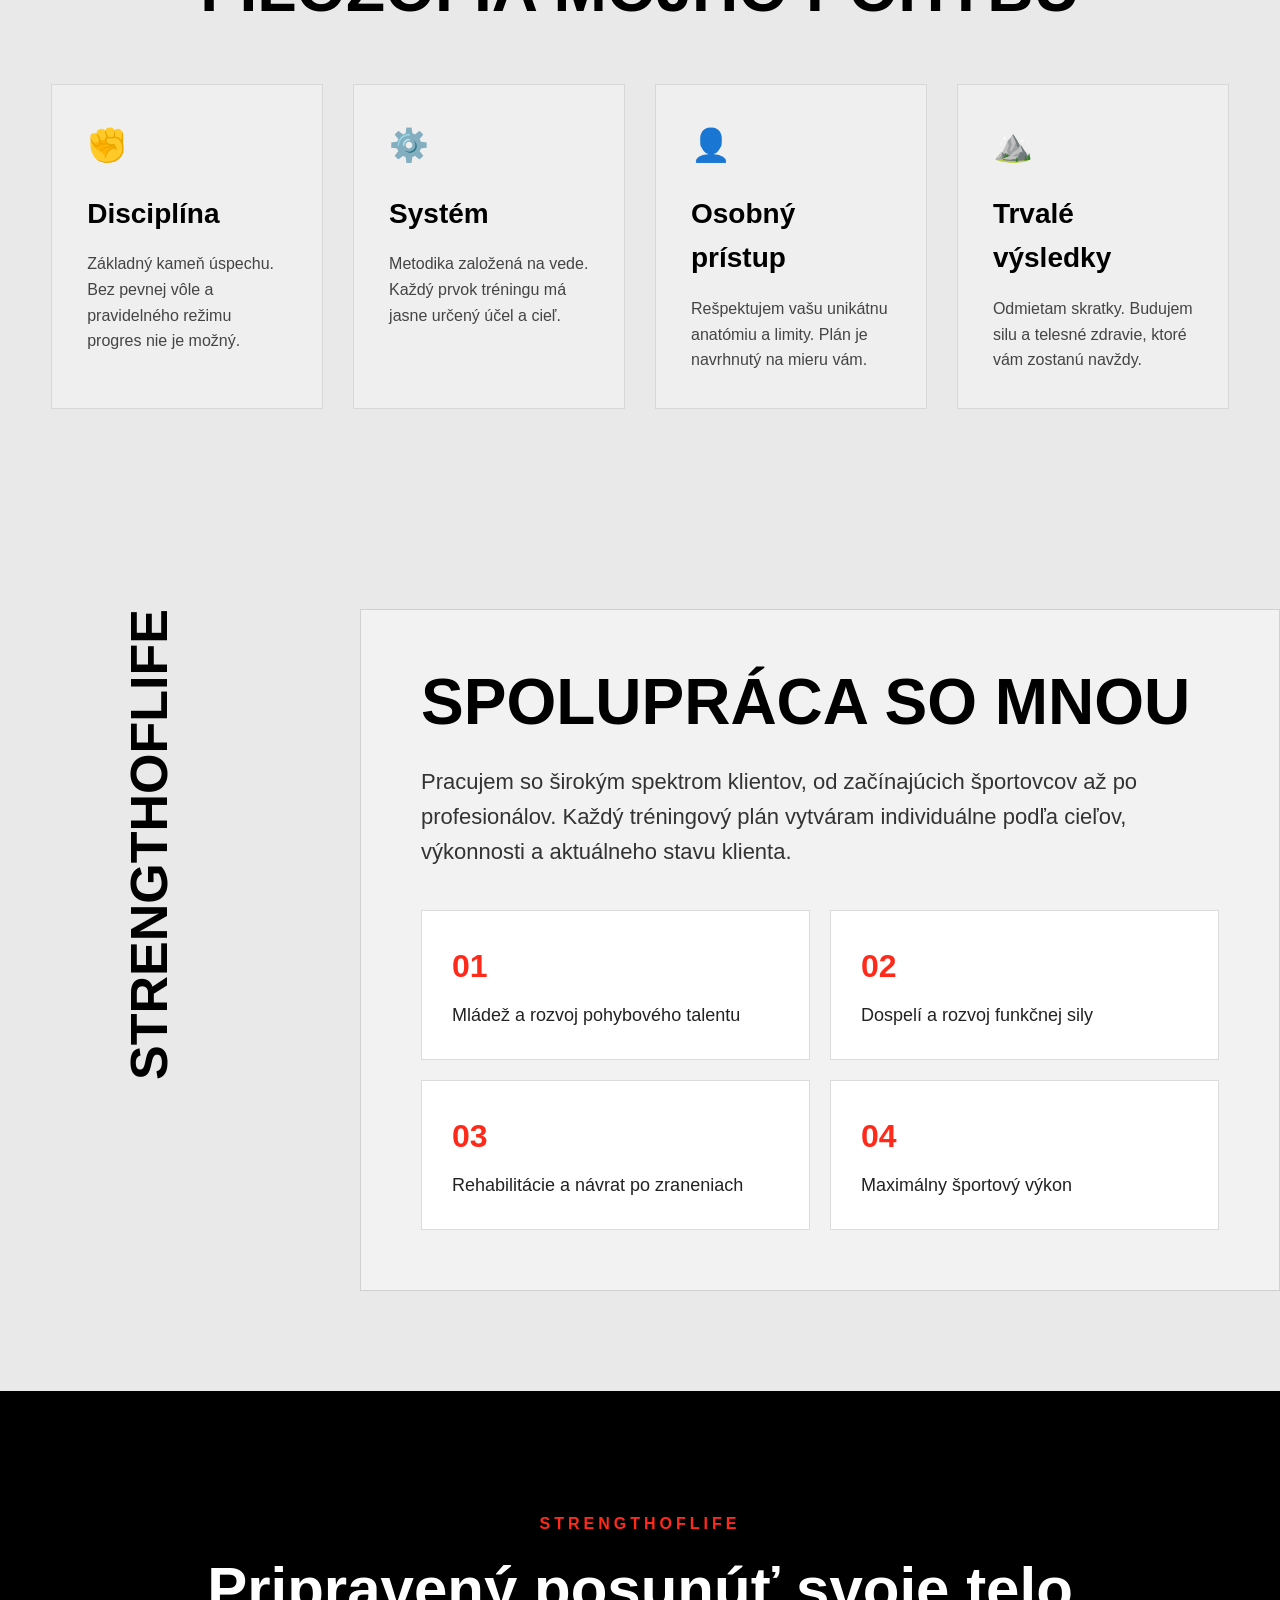
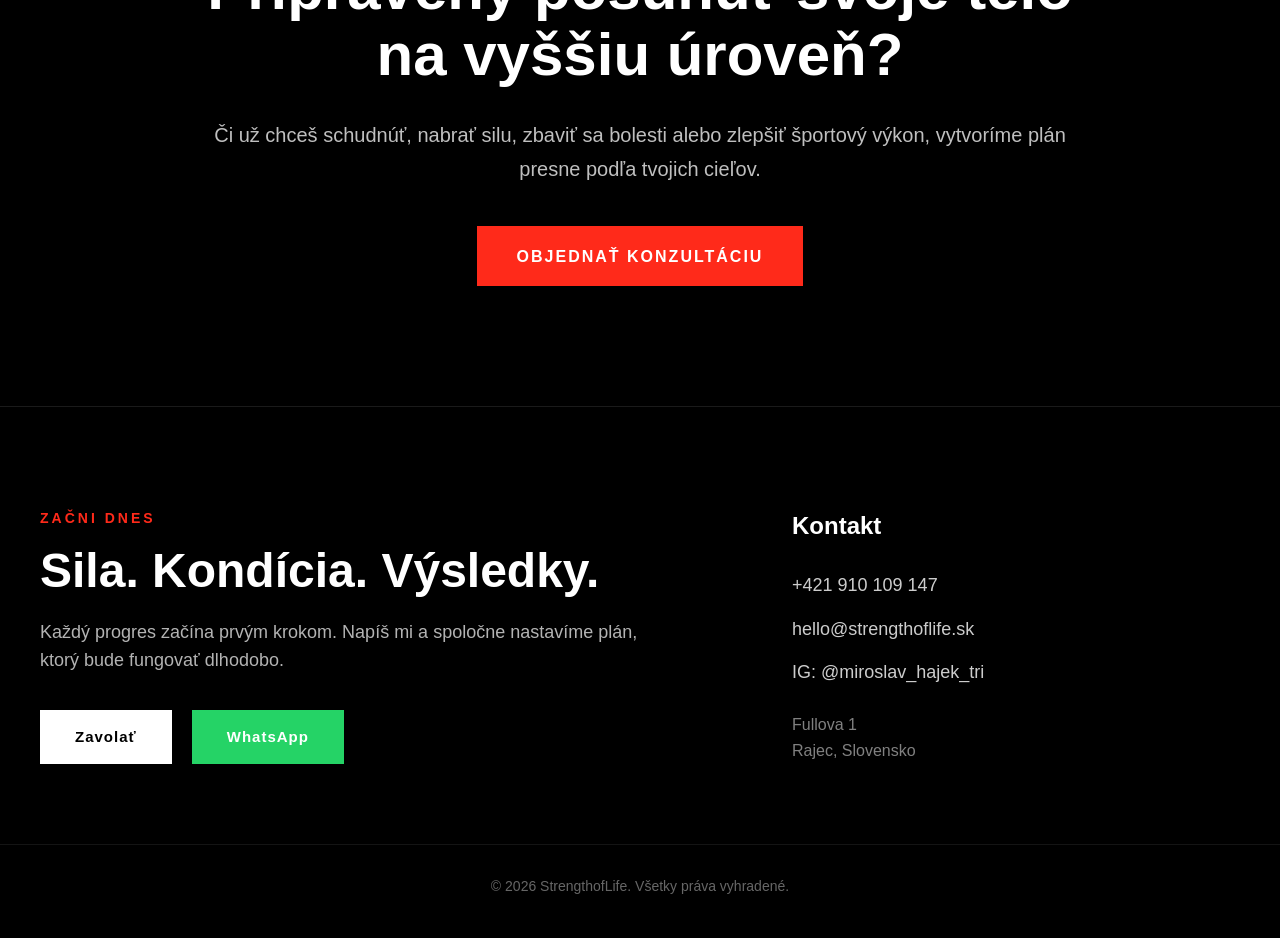
==== commit 19170d04: "Improve site content, SEO, and mobile layout" ====
--- a/about.html
+++ b/about.html
@@ -5,6 +5,12 @@
     <meta charset="UTF-8">
     <meta name="viewport" content="width=device-width, initial-scale=1.0">
     <title>O mne | StrengthofLife</title>
+    <meta name="description" content="Spoznajte trénera StrengthofLife v Rajci a jeho prístup k silovému tréningu, športovej príprave a dlhodobému zlepšovaniu pohybu.">
+    <meta property="og:title" content="Osobný tréner v Rajci | O mne">
+    <meta property="og:description" content="Spoznajte trénera StrengthofLife v Rajci a jeho prístup k silovému tréningu, športovej príprave a dlhodobému zlepšovaniu pohybu.">
+    <meta property="og:type" content="website">
+    <meta property="og:locale" content="sk_SK">
+    <meta name="theme-color" content="#000000">
 
     <link rel="stylesheet" href="css/base.css">
     <link rel="stylesheet" href="css/header.css">
@@ -21,13 +27,13 @@
             <img src="images/logo.svg" alt="Strength of Life">
         </a>
 
-        <button class="hamburger" id="hamburger" aria-label="Menu">
+        <button type="button" class="hamburger" id="hamburger" aria-label="Otvoriť navigáciu" aria-expanded="false">
             <span></span>
             <span></span>
             <span></span>
         </button>
 
-        <nav class="nav" id="nav-menu">
+        <nav class="nav" id="nav-menu" aria-label="Hlavná navigácia">
             <ul>
                 <li><a href="index.html">DOMOV</a></li>
                 <li><a href="about.html" class="active">O MNE</a></li>
@@ -67,7 +73,7 @@
 <section class="about-story">
     <div class="story-row">
         <div class="story-image">
-            <img src="images/about1.jpg" alt="Tréning">
+            <img src="images/services1.jpg" alt="Tréning">
         </div>
         <div class="story-text">
             <p>
@@ -88,7 +94,7 @@
 
     <div class="story-row reverse">
         <div class="story-image">
-            <img src="images/about2.jpg" alt="Rehabilitácia">
+            <img src="images/services3.jpg" alt="Rehabilitácia">
         </div>
         <div class="story-text">
             <p>
@@ -107,7 +113,7 @@
 
     <div class="story-row">
         <div class="story-image">
-            <img src="images/about3.jpg" alt="Triatlon">
+            <img src="images/services4.jpg" alt="Triatlon">
         </div>
         <div class="story-text">
             <p>
@@ -216,7 +222,7 @@
             <p>Každý progres začína prvým krokom. Napíš mi a spoločne nastavíme plán, ktorý bude fungovať dlhodobo.</p>
             <div class="footer-buttons">
                 <a href="tel:+421910109147" class="footer-btn">Zavolať</a>
-                <a href="https://wa.me/421910109147" target="_blank" class="footer-btn red">WhatsApp</a>
+                <a href="https://wa.me/421910109147" target="_blank" rel="noopener noreferrer" class="footer-btn red">WhatsApp</a>
             </div>
         </div>
 
@@ -224,7 +230,7 @@
             <h3>Kontakt</h3>
             <a href="tel:+421910109147">+421 910 109 147</a>
             <a href="mailto:hello@strengthoflife.sk">hello@strengthoflife.sk</a>
-            <a href="https://www.instagram.com/miroslav_hajek_tri/" target="_blank">IG: @miroslav_hajek_tri</a>
+            <a href="https://www.instagram.com/miroslav_hajek_tri/" target="_blank" rel="noopener noreferrer">IG: @miroslav_hajek_tri</a>
             <p>Fullova 1<br>Rajec, Slovensko</p>
         </div>
     </div>
